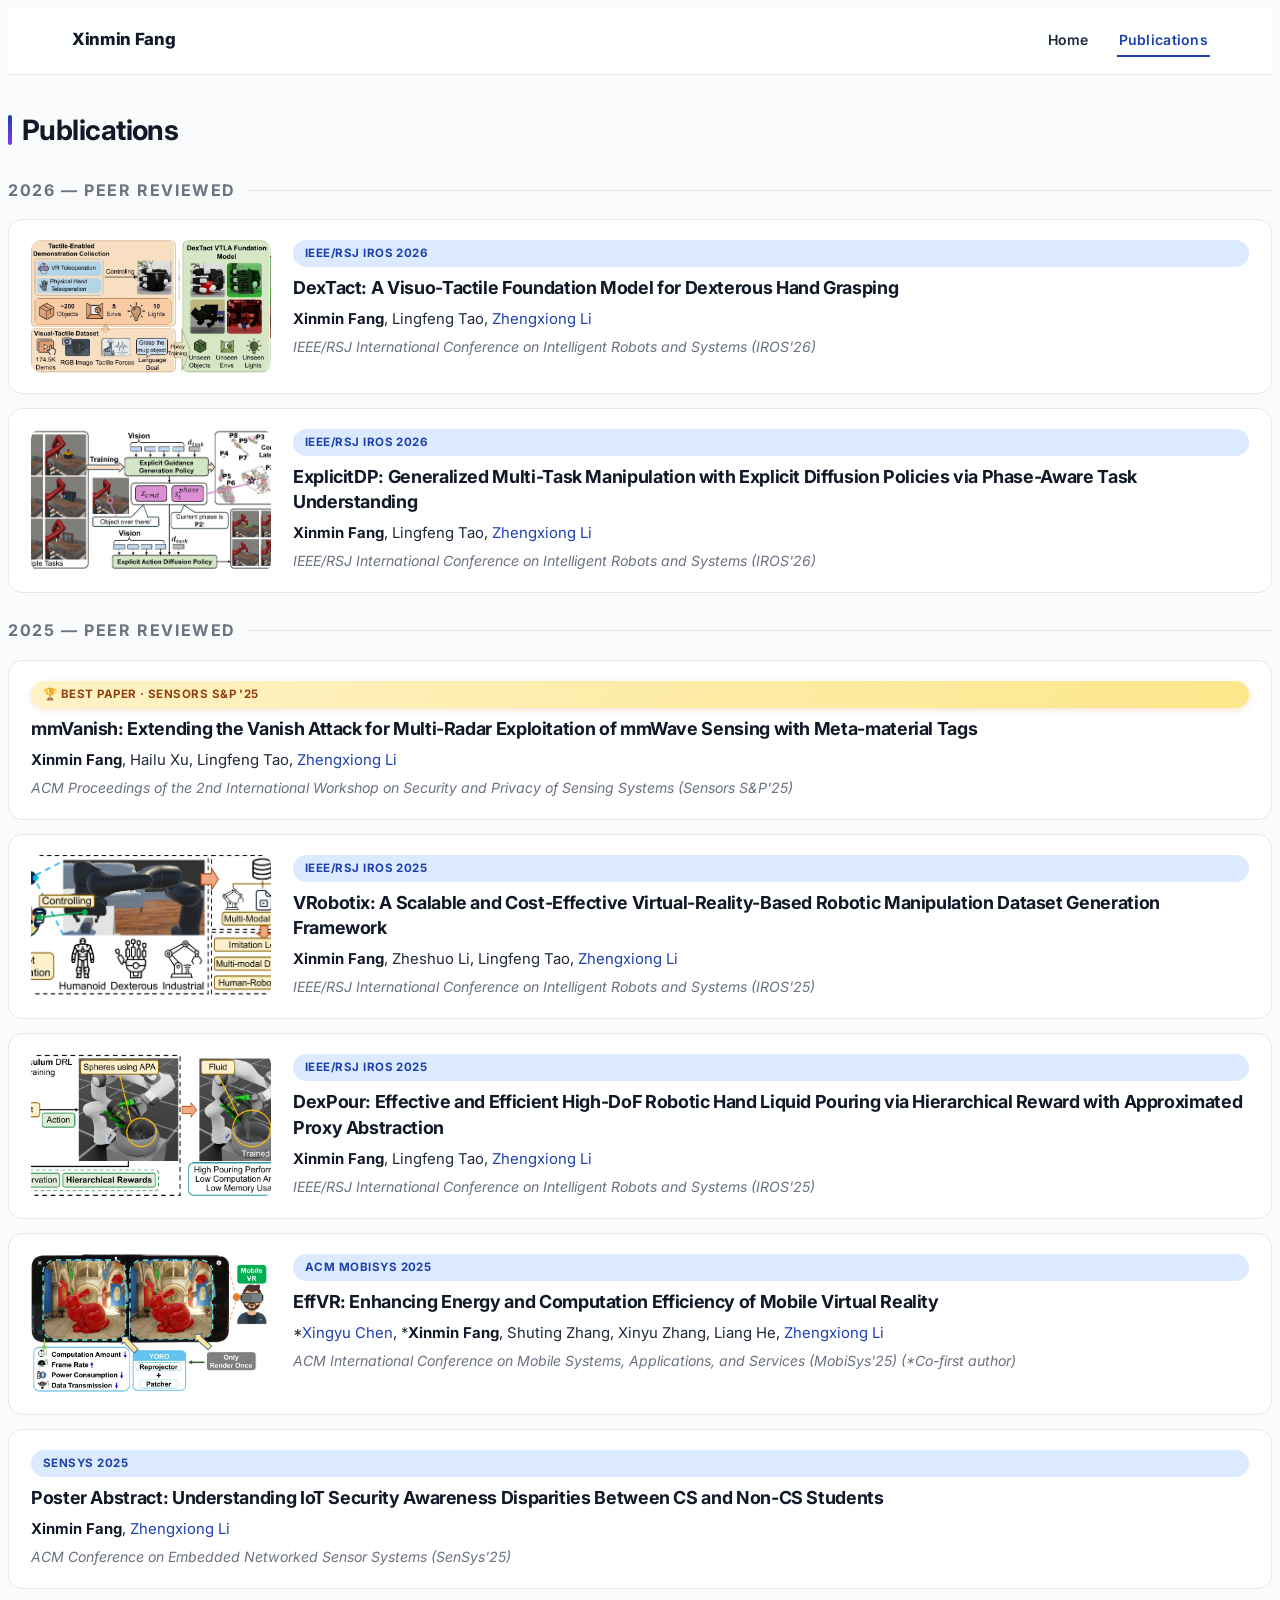
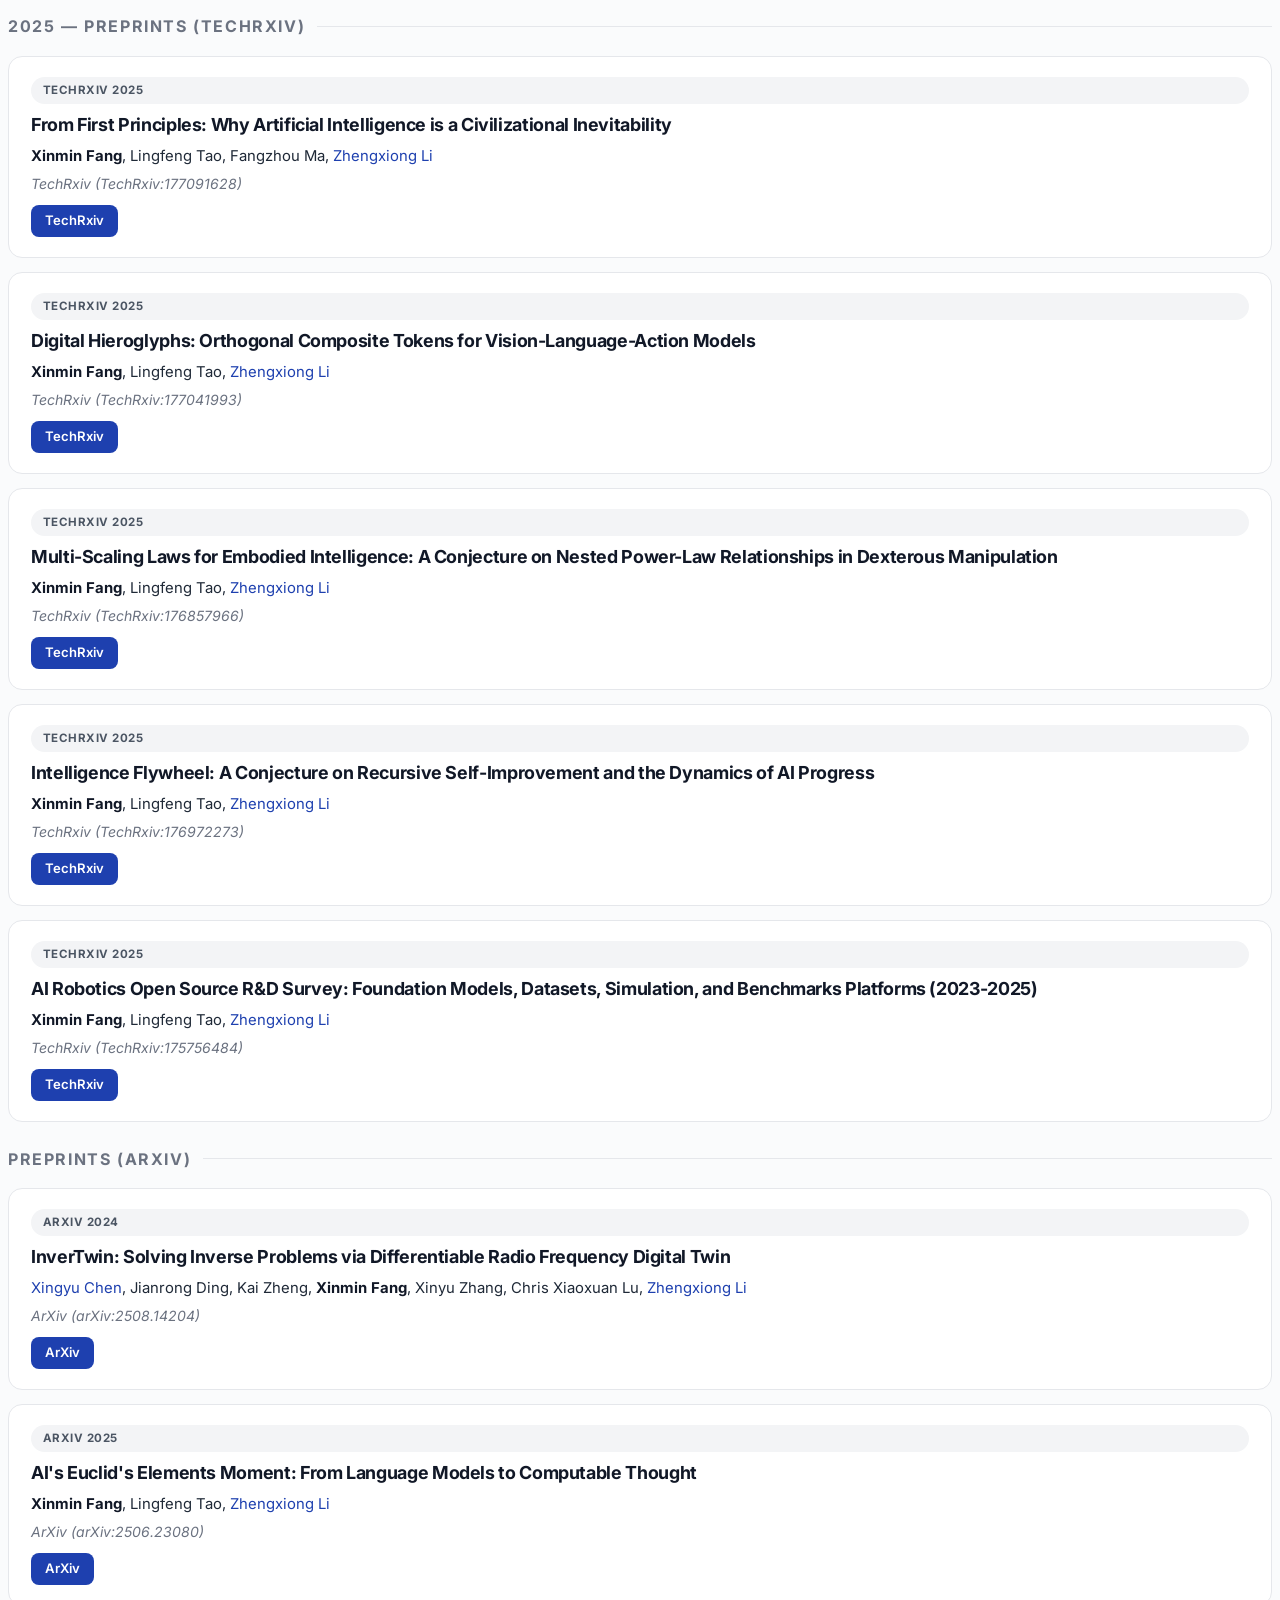
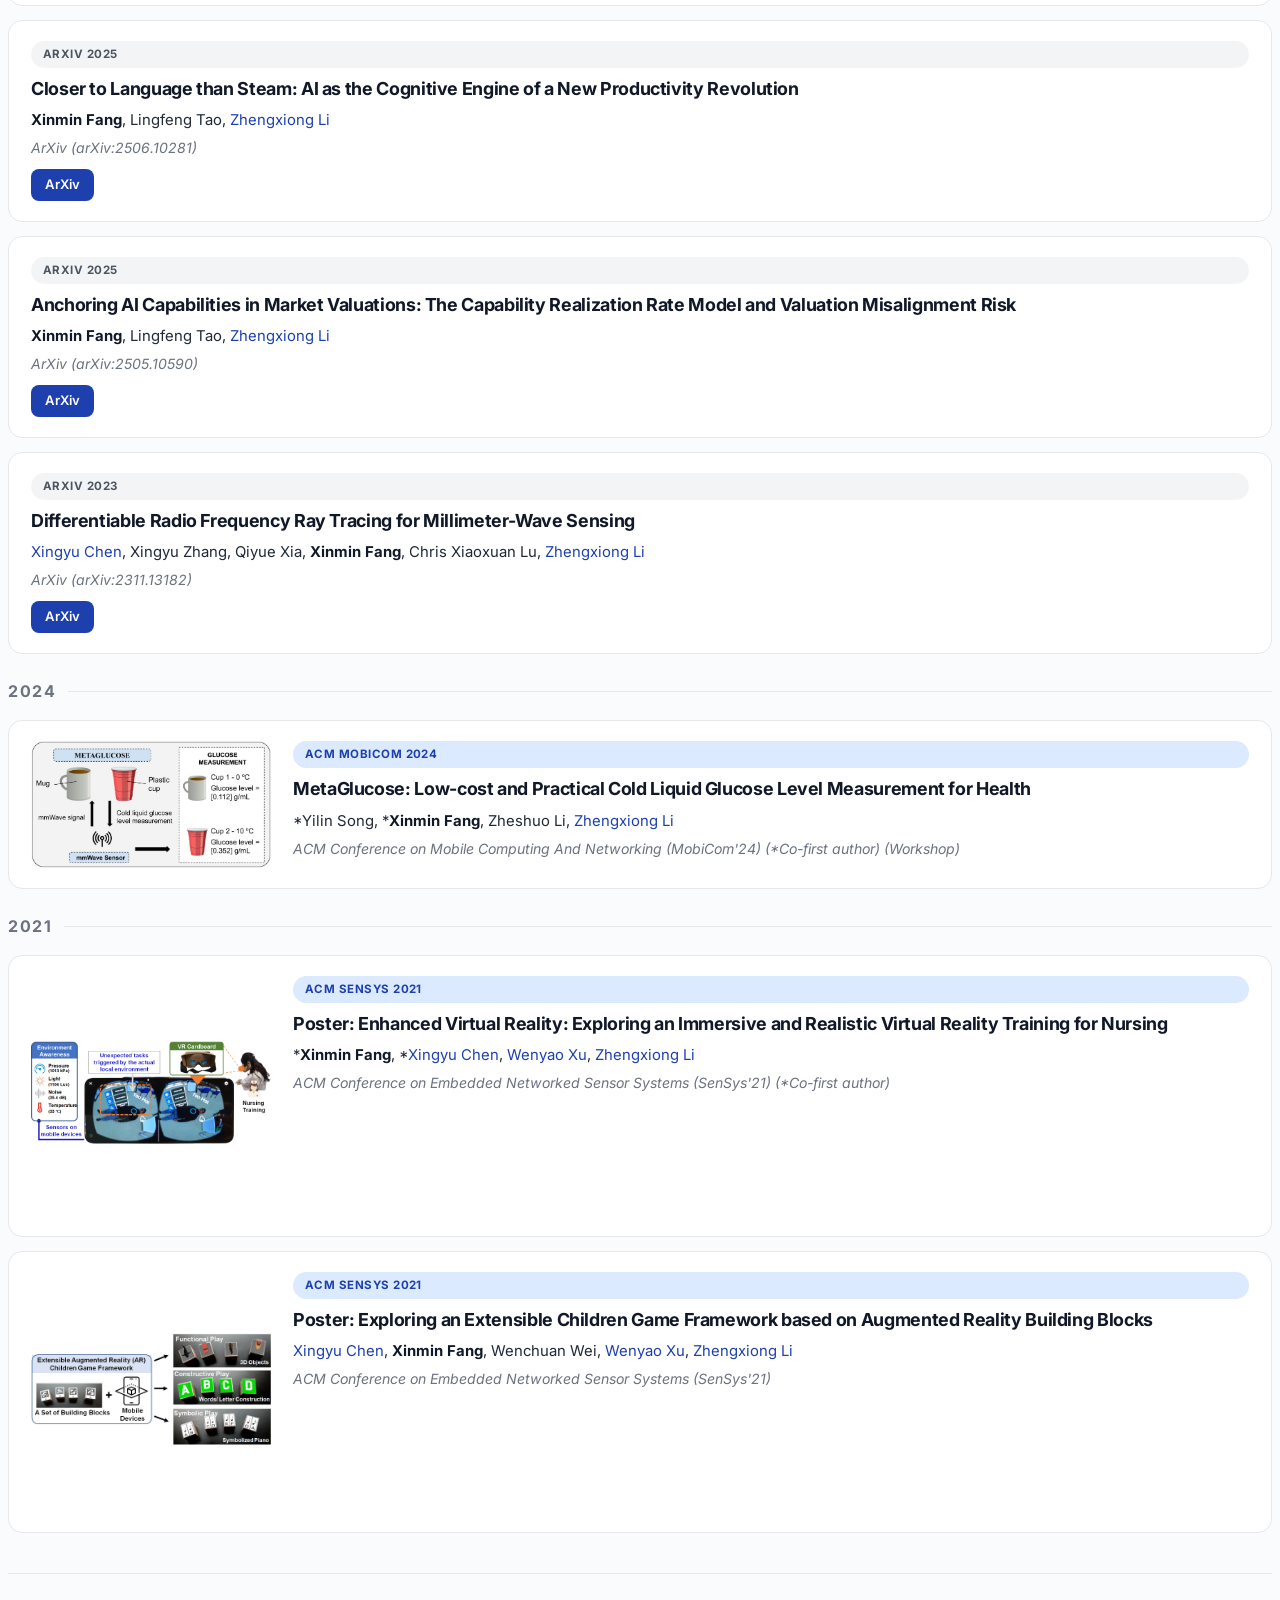
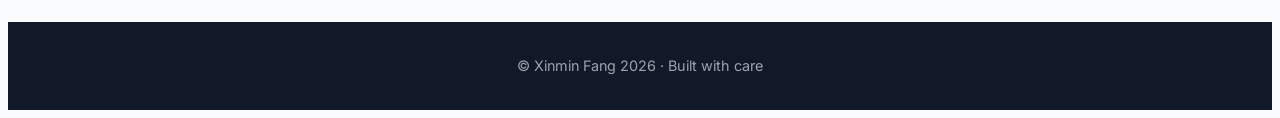
==== publications.html @ 88a9b059 "Split publications into a dedicated page; redesign nav - Nav: brand on the left, Home / Publications" ====
<!doctype html>
<html lang="en">

<head>
  <meta charset="utf-8">
  <meta name="viewport" content="width=device-width, initial-scale=1, shrink-to-fit=no">
  <meta name="description" content="Publications of Xinmin Fang - Ph.D. Student in Computer Science at CU Denver">
  <meta name="author" content="Xinmin Fang">
  <title>Publications | Xinmin Fang</title>

  <link rel="canonical" href="https://fangxm.me/publications.html">
  <link href="bootstrap/css/bootstrap.min.css" rel="stylesheet">
  <link rel="stylesheet" href="https://cdnjs.cloudflare.com/ajax/libs/font-awesome/4.7.0/css/font-awesome.min.css">
  <link rel="preconnect" href="https://fonts.googleapis.com">
  <link rel="preconnect" href="https://fonts.gstatic.com" crossorigin>
  <link href="https://fonts.googleapis.com/css2?family=Inter:wght@400;500;600;700;800&family=Noto+Sans+SC:wght@400;500;700&display=swap" rel="stylesheet">
  <link rel="stylesheet" href="styles.css">
</head>

<!-- Google Analytics -->
<script async src="https://www.googletagmanager.com/gtag/js?id=UA-132051884-3"></script>
<script>
  window.dataLayer = window.dataLayer || [];
  function gtag() { dataLayer.push(arguments); }
  gtag('js', new Date());
  gtag('config', 'UA-132051884-3');
</script>

<body>

  <!-- Sticky Nav -->
  <nav class="site-nav">
    <div class="nav-inner">
      <a class="nav-brand" href="index.html">Xinmin Fang</a>
      <div class="nav-links">
        <a href="index.html">Home</a>
        <a href="publications.html" class="active">Publications</a>
      </div>
    </div>
  </nav>

  <a id="top"></a>

  <main role="main" class="container">
    <h2 class="section-title" style="margin-top: 2rem;">Publications</h2>

    <div class="year-header">2026 — Peer Reviewed</div>

    <div class="pub-card">
      <div class="pub-thumb"><img src="images/Publications/IROS_DexTact.jpg" alt="DexTact"></div>
      <div class="pub-body">
        <span class="venue-pill">IEEE/RSJ IROS 2026</span>
        <h3>DexTact: A Visuo-Tactile Foundation Model for Dexterous Hand Grasping</h3>
        <div class="pub-authors"><b>Xinmin Fang</b>, Lingfeng Tao, <a href="https://cse.ucdenver.edu/~lizheng/" target="_blank">Zhengxiong Li</a></div>
        <p class="pub-venue">IEEE/RSJ International Conference on Intelligent Robots and Systems (IROS'26)</p>
      </div>
    </div>

    <div class="pub-card">
      <div class="pub-thumb"><img src="images/Publications/IROS_ExplicitDP.jpg" alt="ExplicitDP"></div>
      <div class="pub-body">
        <span class="venue-pill">IEEE/RSJ IROS 2026</span>
        <h3>ExplicitDP: Generalized Multi-Task Manipulation with Explicit Diffusion Policies via Phase-Aware Task Understanding</h3>
        <div class="pub-authors"><b>Xinmin Fang</b>, Lingfeng Tao, <a href="https://cse.ucdenver.edu/~lizheng/" target="_blank">Zhengxiong Li</a></div>
        <p class="pub-venue">IEEE/RSJ International Conference on Intelligent Robots and Systems (IROS'26)</p>
      </div>
    </div>

    <div class="year-header">2025 — Peer Reviewed</div>

    <div class="pub-card">
      <div class="pub-body">
        <span class="venue-pill award">🏆 Best Paper · Sensors S&amp;P '25</span>
        <h3>mmVanish: Extending the Vanish Attack for Multi-Radar Exploitation of mmWave Sensing with Meta-material Tags</h3>
        <div class="pub-authors"><b>Xinmin Fang</b>, Hailu Xu, Lingfeng Tao, <a href="https://cse.ucdenver.edu/~lizheng/" target="_blank">Zhengxiong Li</a></div>
        <p class="pub-venue">ACM Proceedings of the 2nd International Workshop on Security and Privacy of Sensing Systems (Sensors S&amp;P'25)</p>
      </div>
    </div>

    <div class="pub-card">
      <div class="pub-thumb"><img src="images/Publications/IROS_VRobotix.jpg" alt="VRobotix"></div>
      <div class="pub-body">
        <span class="venue-pill">IEEE/RSJ IROS 2025</span>
        <h3>VRobotix: A Scalable and Cost-Effective Virtual-Reality-Based Robotic Manipulation Dataset Generation Framework</h3>
        <div class="pub-authors"><b>Xinmin Fang</b>, Zheshuo Li, Lingfeng Tao, <a href="https://cse.ucdenver.edu/~lizheng/" target="_blank">Zhengxiong Li</a></div>
        <p class="pub-venue">IEEE/RSJ International Conference on Intelligent Robots and Systems (IROS'25)</p>
      </div>
    </div>

    <div class="pub-card">
      <div class="pub-thumb"><img src="images/Publications/IROS_DexPour.jpg" alt="DexPour"></div>
      <div class="pub-body">
        <span class="venue-pill">IEEE/RSJ IROS 2025</span>
        <h3>DexPour: Effective and Efficient High-DoF Robotic Hand Liquid Pouring via Hierarchical Reward with Approximated Proxy Abstraction</h3>
        <div class="pub-authors"><b>Xinmin Fang</b>, Lingfeng Tao, <a href="https://cse.ucdenver.edu/~lizheng/" target="_blank">Zhengxiong Li</a></div>
        <p class="pub-venue">IEEE/RSJ International Conference on Intelligent Robots and Systems (IROS'25)</p>
      </div>
    </div>

    <div class="pub-card">
      <div class="pub-thumb"><img src="images/Publications/MobiSys_EffVR.jpg" alt="EffVR"></div>
      <div class="pub-body">
        <span class="venue-pill">ACM MobiSys 2025</span>
        <h3>EffVR: Enhancing Energy and Computation Efficiency of Mobile Virtual Reality</h3>
        <div class="pub-authors">*<a href="https://xingyuchen.me/" target="_blank">Xingyu Chen</a>, *<b>Xinmin Fang</b>, Shuting Zhang, Xinyu Zhang, Liang He, <a href="https://cse.ucdenver.edu/~lizheng/" target="_blank">Zhengxiong Li</a></div>
        <p class="pub-venue">ACM International Conference on Mobile Systems, Applications, and Services (MobiSys'25) (*Co-first author)</p>
      </div>
    </div>

    <div class="pub-card">
      <div class="pub-body">
        <span class="venue-pill">SenSys 2025</span>
        <h3>Poster Abstract: Understanding IoT Security Awareness Disparities Between CS and Non-CS Students</h3>
        <div class="pub-authors"><b>Xinmin Fang</b>, <a href="https://cse.ucdenver.edu/~lizheng/" target="_blank">Zhengxiong Li</a></div>
        <p class="pub-venue">ACM Conference on Embedded Networked Sensor Systems (SenSys'25)</p>
      </div>
    </div>

    <div class="year-header">2025 — Preprints (TechRxiv)</div>

    <div class="pub-card">
      <div class="pub-body">
        <span class="venue-pill preprint">TechRxiv 2025</span>
        <h3>From First Principles: Why Artificial Intelligence is a Civilizational Inevitability</h3>
        <div class="pub-authors"><b>Xinmin Fang</b>, Lingfeng Tao, Fangzhou Ma, <a href="https://cse.ucdenver.edu/~lizheng/" target="_blank">Zhengxiong Li</a></div>
        <p class="pub-venue">TechRxiv (TechRxiv:177091628)</p>
        <div><a href="https://www.techrxiv.org/doi/full/10.36227/techrxiv.177091628" target="_blank" class="btn-ext">TechRxiv</a></div>
      </div>
    </div>

    <div class="pub-card">
      <div class="pub-body">
        <span class="venue-pill preprint">TechRxiv 2025</span>
        <h3>Digital Hieroglyphs: Orthogonal Composite Tokens for Vision-Language-Action Models</h3>
        <div class="pub-authors"><b>Xinmin Fang</b>, Lingfeng Tao, <a href="https://cse.ucdenver.edu/~lizheng/" target="_blank">Zhengxiong Li</a></div>
        <p class="pub-venue">TechRxiv (TechRxiv:177041993)</p>
        <div><a href="https://www.techrxiv.org/doi/full/10.36227/techrxiv.177041993" target="_blank" class="btn-ext">TechRxiv</a></div>
      </div>
    </div>

    <div class="pub-card">
      <div class="pub-body">
        <span class="venue-pill preprint">TechRxiv 2025</span>
        <h3>Multi-Scaling Laws for Embodied Intelligence: A Conjecture on Nested Power-Law Relationships in Dexterous Manipulation</h3>
        <div class="pub-authors"><b>Xinmin Fang</b>, Lingfeng Tao, <a href="https://cse.ucdenver.edu/~lizheng/" target="_blank">Zhengxiong Li</a></div>
        <p class="pub-venue">TechRxiv (TechRxiv:176857966)</p>
        <div><a href="https://www.techrxiv.org/doi/full/10.36227/techrxiv.176857966" target="_blank" class="btn-ext">TechRxiv</a></div>
      </div>
    </div>

    <div class="pub-card">
      <div class="pub-body">
        <span class="venue-pill preprint">TechRxiv 2025</span>
        <h3>Intelligence Flywheel: A Conjecture on Recursive Self-Improvement and the Dynamics of AI Progress</h3>
        <div class="pub-authors"><b>Xinmin Fang</b>, Lingfeng Tao, <a href="https://cse.ucdenver.edu/~lizheng/" target="_blank">Zhengxiong Li</a></div>
        <p class="pub-venue">TechRxiv (TechRxiv:176972273)</p>
        <div><a href="https://www.techrxiv.org/doi/full/10.36227/techrxiv.176972273" target="_blank" class="btn-ext">TechRxiv</a></div>
      </div>
    </div>

    <div class="pub-card">
      <div class="pub-body">
        <span class="venue-pill preprint">TechRxiv 2025</span>
        <h3>AI Robotics Open Source R&amp;D Survey: Foundation Models, Datasets, Simulation, and Benchmarks Platforms (2023-2025)</h3>
        <div class="pub-authors"><b>Xinmin Fang</b>, Lingfeng Tao, <a href="https://cse.ucdenver.edu/~lizheng/" target="_blank">Zhengxiong Li</a></div>
        <p class="pub-venue">TechRxiv (TechRxiv:175756484)</p>
        <div><a href="https://www.techrxiv.org/doi/full/10.36227/techrxiv.175756484" target="_blank" class="btn-ext">TechRxiv</a></div>
      </div>
    </div>

    <div class="year-header">Preprints (ArXiv)</div>

    <div class="pub-card">
      <div class="pub-body">
        <span class="venue-pill preprint">ArXiv 2024</span>
        <h3>InverTwin: Solving Inverse Problems via Differentiable Radio Frequency Digital Twin</h3>
        <div class="pub-authors"><a href="https://xingyuchen.me/" target="_blank">Xingyu Chen</a>, Jianrong Ding, Kai Zheng, <b>Xinmin Fang</b>, Xinyu Zhang, Chris Xiaoxuan Lu, <a href="https://cse.ucdenver.edu/~lizheng/" target="_blank">Zhengxiong Li</a></div>
        <p class="pub-venue">ArXiv (arXiv:2508.14204)</p>
        <div><a href="https://arxiv.org/abs/2508.14204" target="_blank" class="btn-ext">ArXiv</a></div>
      </div>
    </div>

    <div class="pub-card">
      <div class="pub-body">
        <span class="venue-pill preprint">ArXiv 2025</span>
        <h3>AI's Euclid's Elements Moment: From Language Models to Computable Thought</h3>
        <div class="pub-authors"><b>Xinmin Fang</b>, Lingfeng Tao, <a href="https://cse.ucdenver.edu/~lizheng/" target="_blank">Zhengxiong Li</a></div>
        <p class="pub-venue">ArXiv (arXiv:2506.23080)</p>
        <div><a href="https://arxiv.org/abs/2506.23080" target="_blank" class="btn-ext">ArXiv</a></div>
      </div>
    </div>

    <div class="pub-card">
      <div class="pub-body">
        <span class="venue-pill preprint">ArXiv 2025</span>
        <h3>Closer to Language than Steam: AI as the Cognitive Engine of a New Productivity Revolution</h3>
        <div class="pub-authors"><b>Xinmin Fang</b>, Lingfeng Tao, <a href="https://cse.ucdenver.edu/~lizheng/" target="_blank">Zhengxiong Li</a></div>
        <p class="pub-venue">ArXiv (arXiv:2506.10281)</p>
        <div><a href="https://arxiv.org/abs/2506.10281" target="_blank" class="btn-ext">ArXiv</a></div>
      </div>
    </div>

    <div class="pub-card">
      <div class="pub-body">
        <span class="venue-pill preprint">ArXiv 2025</span>
        <h3>Anchoring AI Capabilities in Market Valuations: The Capability Realization Rate Model and Valuation Misalignment Risk</h3>
        <div class="pub-authors"><b>Xinmin Fang</b>, Lingfeng Tao, <a href="https://cse.ucdenver.edu/~lizheng/" target="_blank">Zhengxiong Li</a></div>
        <p class="pub-venue">ArXiv (arXiv:2505.10590)</p>
        <div><a href="https://arxiv.org/abs/2505.10590" target="_blank" class="btn-ext">ArXiv</a></div>
      </div>
    </div>

    <div class="pub-card">
      <div class="pub-body">
        <span class="venue-pill preprint">ArXiv 2023</span>
        <h3>Differentiable Radio Frequency Ray Tracing for Millimeter-Wave Sensing</h3>
        <div class="pub-authors"><a href="https://xingyuchen.me/" target="_blank">Xingyu Chen</a>, Xingyu Zhang, Qiyue Xia, <b>Xinmin Fang</b>, Chris Xiaoxuan Lu, <a href="https://cse.ucdenver.edu/~lizheng/" target="_blank">Zhengxiong Li</a></div>
        <p class="pub-venue">ArXiv (arXiv:2311.13182)</p>
        <div><a href="https://arxiv.org/abs/2311.13182" target="_blank" class="btn-ext">ArXiv</a></div>
      </div>
    </div>

    <div class="year-header">2024</div>

    <div class="pub-card">
      <div class="pub-thumb"><img src="images/Publications/MobiCom_MetaGlucose.jpg" alt="MetaGlucose"></div>
      <div class="pub-body">
        <span class="venue-pill">ACM MobiCom 2024</span>
        <h3>MetaGlucose: Low-cost and Practical Cold Liquid Glucose Level Measurement for Health</h3>
        <div class="pub-authors">*Yilin Song, *<b>Xinmin Fang</b>, Zheshuo Li, <a href="https://cse.ucdenver.edu/~lizheng/" target="_blank">Zhengxiong Li</a></div>
        <p class="pub-venue">ACM Conference on Mobile Computing And Networking (MobiCom'24) (*Co-first author) (Workshop)</p>
      </div>
    </div>

    <div class="year-header">2021</div>

    <div class="pub-card">
      <div class="pub-thumb"><img src="images/Publications/Sensys2021/VR.png" alt="Enhanced VR"></div>
      <div class="pub-body">
        <span class="venue-pill">ACM SenSys 2021</span>
        <h3>Poster: Enhanced Virtual Reality: Exploring an Immersive and Realistic Virtual Reality Training for Nursing</h3>
        <div class="pub-authors">*<b>Xinmin Fang</b>, *<a href="https://xingyuchen.me/" target="_blank">Xingyu Chen</a>, <a href="https://cse.buffalo.edu/~wenyaoxu/" target="_blank">Wenyao Xu</a>, <a href="https://cse.ucdenver.edu/~lizheng/" target="_blank">Zhengxiong Li</a></div>
        <p class="pub-venue">ACM Conference on Embedded Networked Sensor Systems (SenSys'21) (*Co-first author)</p>
      </div>
    </div>

    <div class="pub-card">
      <div class="pub-thumb"><img src="images/Publications/Sensys2021/AR.png" alt="AR Game"></div>
      <div class="pub-body">
        <span class="venue-pill">ACM SenSys 2021</span>
        <h3>Poster: Exploring an Extensible Children Game Framework based on Augmented Reality Building Blocks</h3>
        <div class="pub-authors"><a href="https://xingyuchen.me/" target="_blank">Xingyu Chen</a>, <b>Xinmin Fang</b>, Wenchuan Wei, <a href="https://cse.buffalo.edu/~wenyaoxu/" target="_blank">Wenyao Xu</a>, <a href="https://cse.ucdenver.edu/~lizheng/" target="_blank">Zhengxiong Li</a></div>
        <p class="pub-venue">ACM Conference on Embedded Networked Sensor Systems (SenSys'21)</p>
      </div>
    </div>

    <hr class="section-divider">
  </main>

  <footer class="site-footer">
    <div class="container">
      <p>&copy; Xinmin Fang 2026 &middot; Built with care</p>
    </div>
  </footer>
</body>

</html>
---- styles.css ----
:root {
    --primary: #1e40af;
    --primary-light: #3b82f6;
    --primary-50: #eff6ff;
    --accent: #d97706;
    --accent-light: #fbbf24;
    --bg: #fafbfc;
    --surface: #ffffff;
    --text: #1f2937;
    --text-muted: #6b7280;
    --border: #e5e7eb;
    --shadow-sm: 0 1px 2px rgba(0, 0, 0, .04), 0 1px 3px rgba(0, 0, 0, .06);
    --shadow-md: 0 4px 8px -2px rgba(0, 0, 0, .06), 0 2px 4px -1px rgba(0, 0, 0, .04);
    --shadow-lg: 0 12px 24px -8px rgba(0, 0, 0, .10), 0 4px 8px -2px rgba(0, 0, 0, .04);
  }

  body {
    font-family: 'Inter', 'Noto Sans SC', -apple-system, BlinkMacSystemFont, 'Segoe UI', Roboto, sans-serif;
    color: var(--text);
    background: var(--bg);
    line-height: 1.65;
    -webkit-font-smoothing: antialiased;
    -moz-osx-font-smoothing: grayscale;
  }

  h1, h2, h3, h4, h5 {
    font-weight: 700;
    letter-spacing: -0.02em;
    color: #111827;
  }

  h2.section-title {
    font-size: 1.75rem;
    margin: 0 0 1.25rem;
    position: relative;
    padding-left: 14px;
  }
  h2.section-title::before {
    content: '';
    position: absolute; left: 0; top: 8px; bottom: 8px;
    width: 4px; border-radius: 2px;
    background: linear-gradient(180deg, var(--primary), #7c3aed);
  }

  h4.sub-title {
    font-size: 1rem;
    color: var(--text-muted);
    text-transform: uppercase;
    letter-spacing: .08em;
    margin: 1.25rem 0 .75rem;
    font-weight: 600;
  }

  a {
    color: var(--primary);
    text-decoration: none;
    transition: color .15s ease;
  }
  a:hover { color: var(--primary-light); text-decoration: underline; }

  /* ============ Sticky Nav ============ */
  .site-nav {
    position: sticky; top: 0; z-index: 50;
    background: rgba(255, 255, 255, .85);
    backdrop-filter: saturate(180%) blur(12px);
    -webkit-backdrop-filter: saturate(180%) blur(12px);
    border-bottom: 1px solid var(--border);
  }
  .site-nav .nav-inner {
    max-width: 1140px; margin: 0 auto;
    display: flex; align-items: center; justify-content: space-between; gap: 20px;
    padding: 14px 16px;
    font-weight: 600; font-size: 14px;
  }
  .site-nav .nav-brand {
    font-size: 1.05rem; font-weight: 800; letter-spacing: -.02em;
    color: #111827; border-bottom: 2px solid transparent;
  }
  .site-nav .nav-brand:hover { color: var(--primary); border-bottom-color: transparent; }
  .site-nav .nav-links { display: flex; align-items: center; gap: 26px; }
  .site-nav a.active { color: var(--primary); border-bottom-color: var(--primary); }
  .site-nav a {
    color: var(--text);
    letter-spacing: .02em;
    white-space: nowrap;
    padding: 4px 2px;
    border-bottom: 2px solid transparent;
    transition: color .15s, border-color .15s;
  }
  .site-nav a:hover { color: var(--primary); text-decoration: none; border-bottom-color: var(--primary); }

  /* ============ Hero ============ */
  .hero {
    background: linear-gradient(135deg, #eff6ff 0%, #f5f3ff 60%, #fdf4ff 100%);
    border-radius: 24px;
    padding: 2.5rem 2rem;
    margin: 1.5rem 0 2rem;
    box-shadow: var(--shadow-sm);
  }
  .hero-avatar {
    width: 240px; height: 240px; border-radius: 50%;
    object-fit: cover;
    box-shadow: 0 24px 48px -12px rgba(30, 64, 175, .25), 0 8px 16px -4px rgba(0, 0, 0, .08);
    border: 6px solid #fff;
    display: block; margin: 0 auto;
  }
  .hero-name {
    font-size: 2rem; font-weight: 800; margin: 0 0 .75rem;
    background: linear-gradient(135deg, #1e40af 0%, #7c3aed 60%, #c026d3 100%);
    -webkit-background-clip: text; background-clip: text;
    -webkit-text-fill-color: transparent;
    letter-spacing: -0.025em;
  }
  .hero-name .cn { font-family: 'Noto Sans SC', sans-serif; font-weight: 700; }
  .hero-role { font-size: 1rem; line-height: 1.7; color: var(--text); margin-bottom: 1rem; }
  .hero-role b { font-weight: 600; }
  .hero-email {
    display: inline-flex; align-items: center; gap: 6px;
    padding: 6px 14px; border-radius: 999px;
    background: rgba(255, 255, 255, .7);
    border: 1px solid var(--border);
    font-size: .9rem; color: var(--text);
    margin-bottom: 1rem;
  }
  .hero-links { margin-top: .5rem; }
  .image-btn {
    transition: transform .2s ease, filter .2s ease;
    margin: 0 6px;
  }
  .image-btn:hover { transform: translateY(-3px) scale(1.05); filter: brightness(1.1); }

  /* ============ Info Cards (News/Education/Awards) ============ */
  .info-card {
    display: flex; align-items: center; gap: 14px;
    padding: 14px 18px;
    background: var(--surface);
    border: 1px solid var(--border);
    border-left: 4px solid var(--primary);
    border-radius: 12px;
    margin-bottom: 10px;
    transition: transform .2s ease, box-shadow .2s ease;
  }
  .info-card:hover { transform: translateY(-2px); box-shadow: var(--shadow-md); }
  .info-card.accent-award { border-left-color: var(--accent); background: linear-gradient(90deg, #fffbeb 0%, #fff 40%); }
  .info-card.accent-publication { border-left-color: var(--primary-light); }
  .info-card.accent-academic { border-left-color: #9ca3af; }
  .info-card.accent-research { border-left-color: #10b981; }
  .info-card.accent-teaching { border-left-color: #8b5cf6; }

  .info-card .card-icon {
    width: 52px; height: 52px; border-radius: 10px; flex-shrink: 0; object-fit: cover;
  }
  .info-card .card-body-text { flex: 1; min-width: 0; }
  .info-card .card-label {
    display: inline-block; font-size: .7rem; font-weight: 700;
    letter-spacing: .08em; text-transform: uppercase;
    padding: 2px 8px; border-radius: 6px; margin-bottom: 4px;
  }
  .card-label.award { background: #fef3c7; color: #92400e; }
  .card-label.publication { background: #dbeafe; color: #1e40af; }
  .card-label.academic { background: #f3f4f6; color: #374151; }
  .card-label.research { background: #d1fae5; color: #065f46; }
  .card-label.teaching { background: #ede9fe; color: #5b21b6; }
  .info-card .card-title { font-weight: 700; color: #111827; display: block; margin-bottom: 2px; }
  .info-card .card-text { color: var(--text); font-size: .94rem; line-height: 1.55; }
  .info-card .date-badge {
    display: inline-block; font-size: .78rem; font-weight: 600;
    color: var(--primary); background: var(--primary-50);
    padding: 2px 8px; border-radius: 6px; margin-right: 6px;
  }

  /* ============ Research Interest Tags ============ */
  .tag {
    display: inline-block; padding: 6px 14px; border-radius: 999px;
    font-size: .85rem; font-weight: 600; margin: 4px 6px 4px 0;
    background: linear-gradient(135deg, #eef2ff, #e0e7ff);
    color: var(--primary);
    border: 1px solid #c7d2fe;
    transition: transform .2s ease, box-shadow .2s ease;
    cursor: default;
  }
  .tag:hover { transform: translateY(-2px); box-shadow: var(--shadow-sm); }

  /* ============ Publication Cards ============ */
  .pub-card {
    display: flex; gap: 22px; align-items: stretch;
    background: var(--surface);
    border: 1px solid var(--border);
    border-radius: 14px;
    padding: 20px 22px;
    margin-bottom: 14px;
    transition: transform .2s ease, box-shadow .2s ease, border-color .2s ease;
  }
  .pub-card:hover { transform: translateY(-3px); box-shadow: var(--shadow-lg); border-color: #c7d2fe; }
  .pub-thumb {
    flex-shrink: 0; width: 240px;
    border-radius: 10px; overflow: hidden; background: #f3f4f6;
    display: flex; align-items: center; justify-content: center;
  }
  .pub-thumb img { width: 100%; height: 100%; object-fit: cover; display: block; }
  .pub-body { flex: 1; min-width: 0; display: flex; flex-direction: column; }
  .pub-body h3 { font-size: 1.12rem; margin: 8px 0 8px; line-height: 1.4; color: #111827; }
  .pub-authors { color: var(--text); font-size: .93rem; line-height: 1.55; }
  .pub-authors b { color: #111827; }
  .pub-venue { color: var(--text-muted); font-style: italic; font-size: .88rem; margin-top: 4px; margin-bottom: 0; }

  .venue-pill {
    display: inline-block; padding: 4px 12px; border-radius: 999px;
    font-size: .72rem; font-weight: 700; letter-spacing: .04em;
    background: #dbeafe; color: #1e40af; text-transform: uppercase;
  }
  .venue-pill.award {
    background: linear-gradient(135deg, #fef3c7, #fde68a);
    color: #92400e;
    box-shadow: 0 2px 6px rgba(217, 119, 6, .2);
  }
  .venue-pill.preprint { background: #f3f4f6; color: #4b5563; }

  .btn-ext {
    display: inline-block; padding: 5px 14px; border-radius: 8px;
    background: var(--primary); color: #fff !important; font-size: .82rem; font-weight: 600;
    margin-top: 10px; margin-right: 6px;
    transition: transform .15s, background .15s, box-shadow .15s;
  }
  .btn-ext:hover { background: var(--primary-light); transform: translateY(-1px); text-decoration: none; box-shadow: var(--shadow-sm); }

  .year-header {
    display: flex; align-items: center; gap: 12px;
    margin: 1.5rem 0 1rem;
    font-size: 1rem; font-weight: 700; color: var(--text-muted);
    text-transform: uppercase; letter-spacing: .1em;
  }
  .year-header::after {
    content: ''; flex: 1; height: 1px; background: var(--border);
  }

  /* ============ Project badges ============ */
  .badge-tech {
    display: inline-block; padding: 4px 12px; border-radius: 6px;
    background: #eef2ff; color: var(--primary);
    font-size: .78rem; font-weight: 600; margin-right: 6px; margin-top: 4px;
  }

  /* ============ Footer ============ */
  .site-footer {
    background: #111827; color: #9ca3af;
    padding: 2rem 0; margin-top: 3rem;
    text-align: center; font-size: .9rem;
  }
  .site-footer p { margin: 0; }

  /* ============ Responsive ============ */
  @media (max-width: 768px) {
    .hero { padding: 1.5rem 1rem; }
    .hero-avatar { width: 180px; height: 180px; }
    .hero-name { font-size: 1.5rem; }
    .pub-card { flex-direction: column; gap: 14px; }
    .pub-thumb { width: 100%; height: 180px; }
    .site-nav .nav-inner { gap: 14px; font-size: 13px; }
    .site-nav .nav-links { gap: 18px; }
    .site-nav .nav-brand { font-size: .98rem; }
  }

  hr.section-divider {
    border: 0; border-top: 1px solid var(--border); margin: 2.5rem 0;
  }
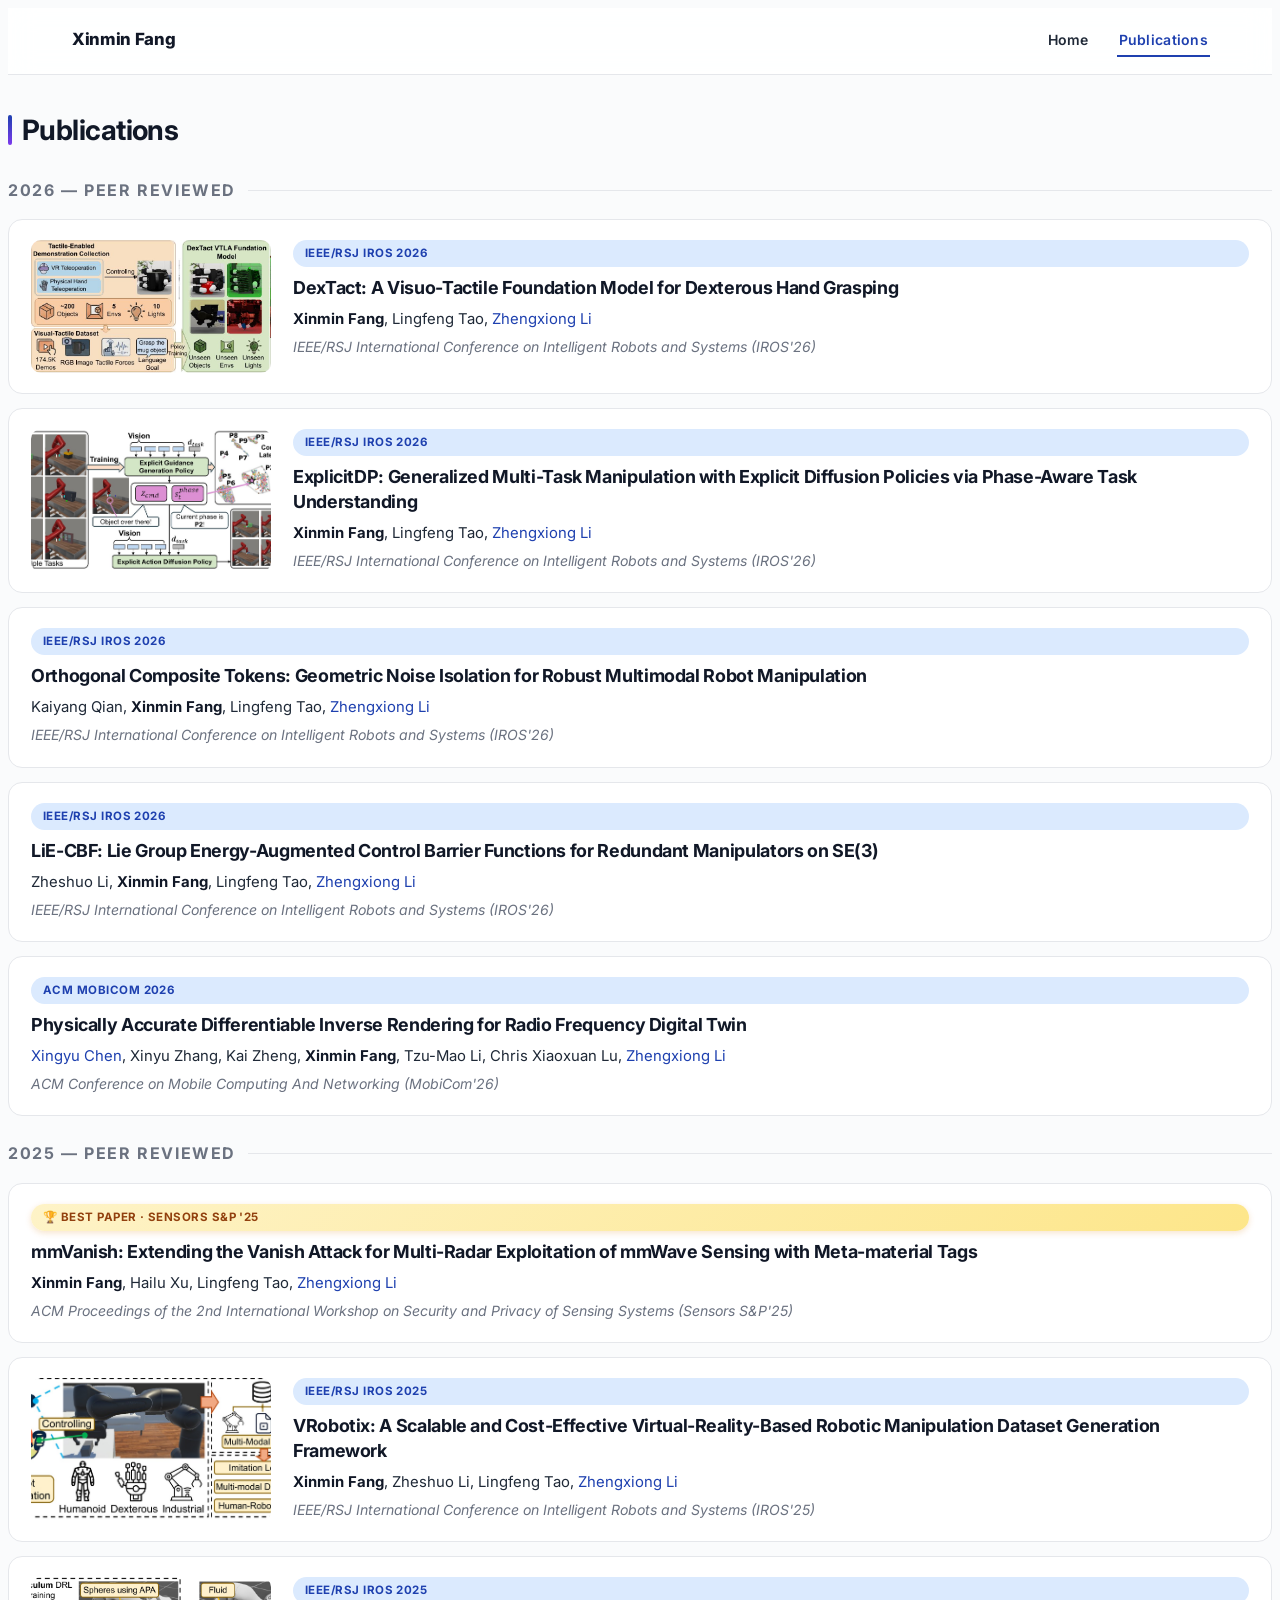
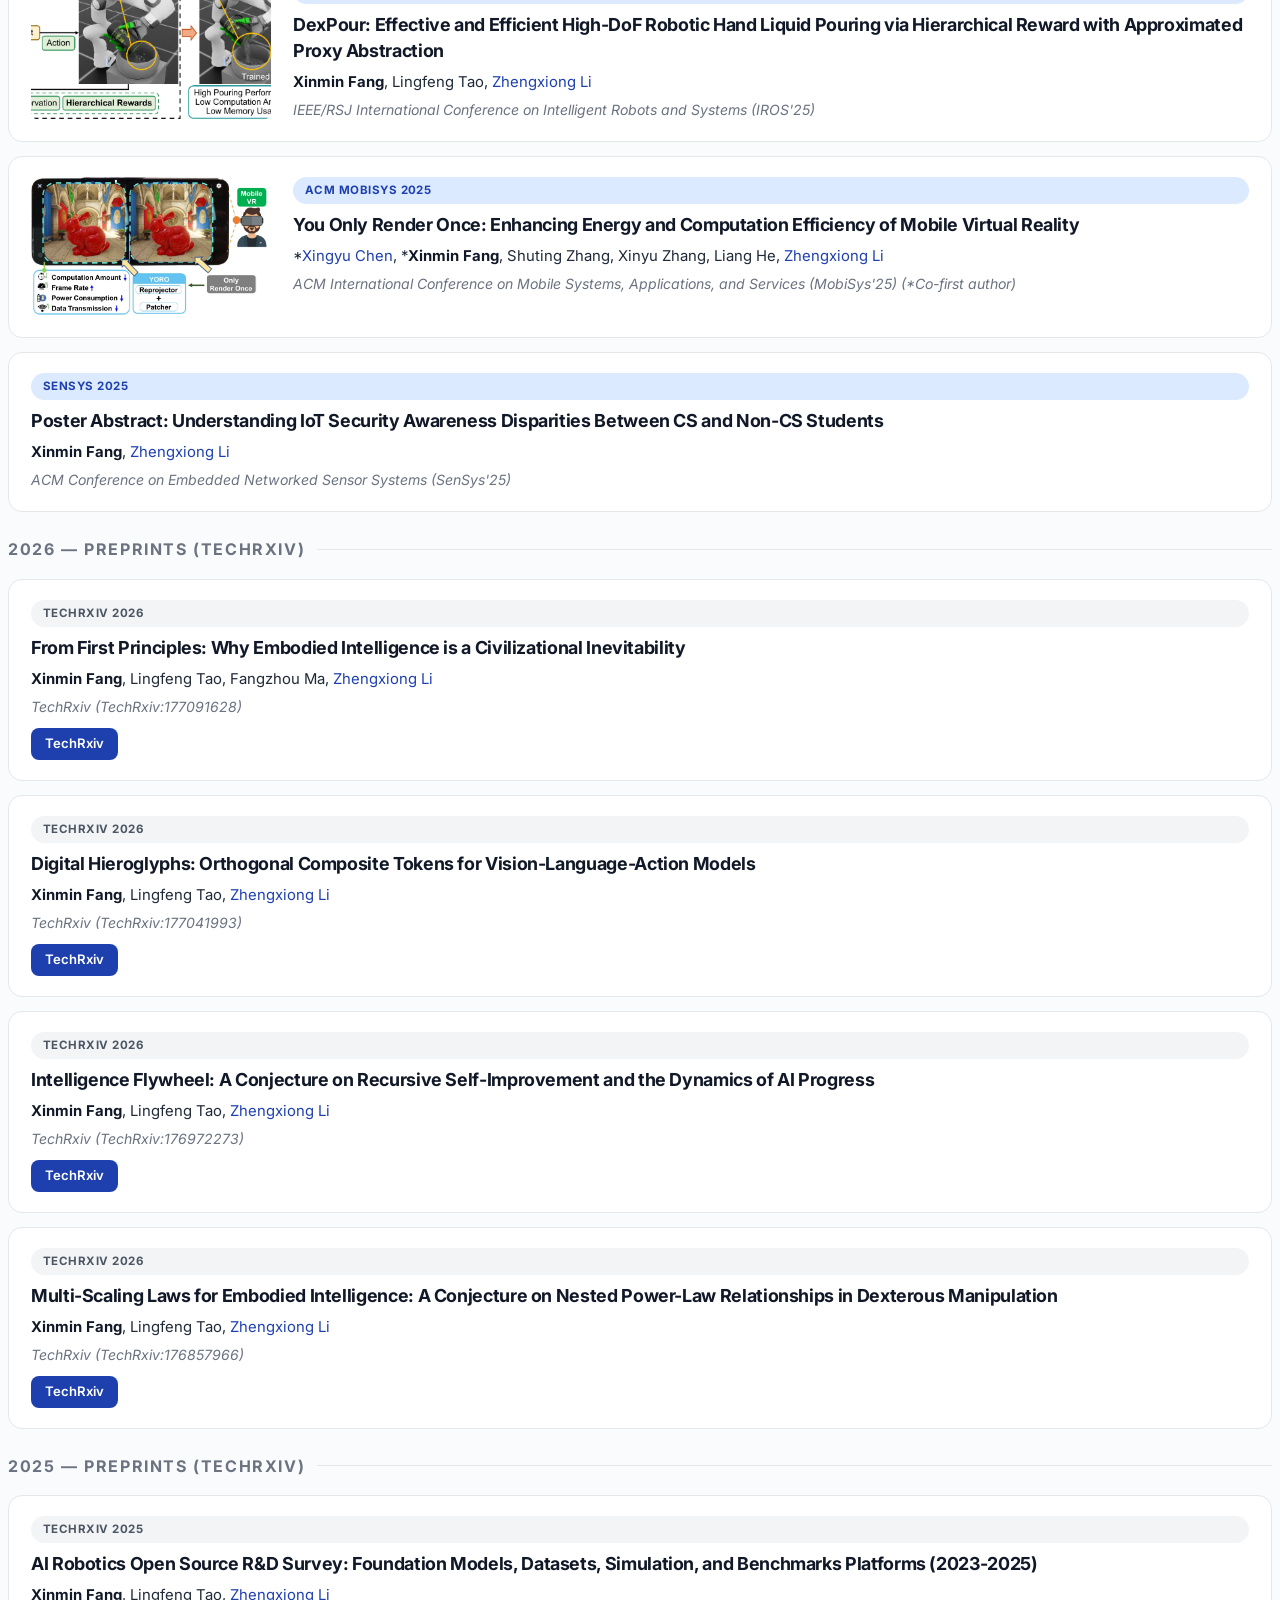
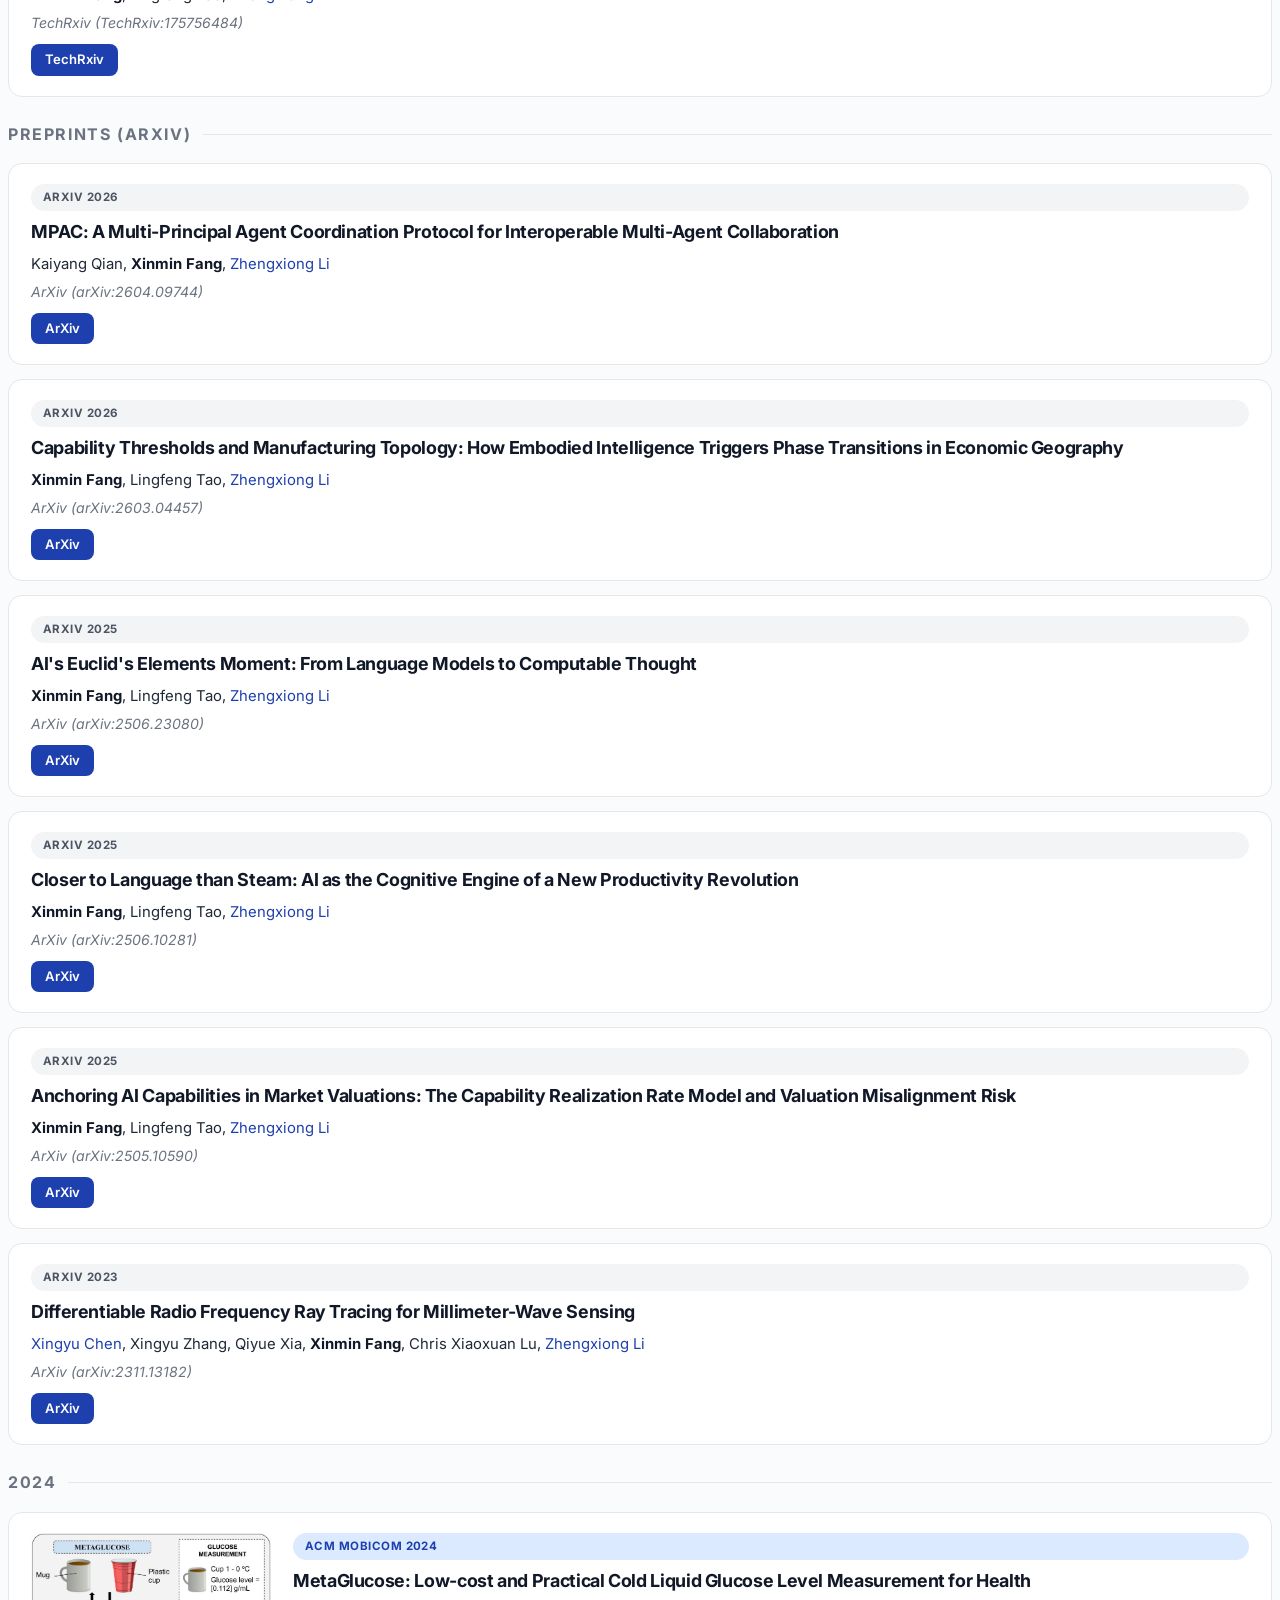
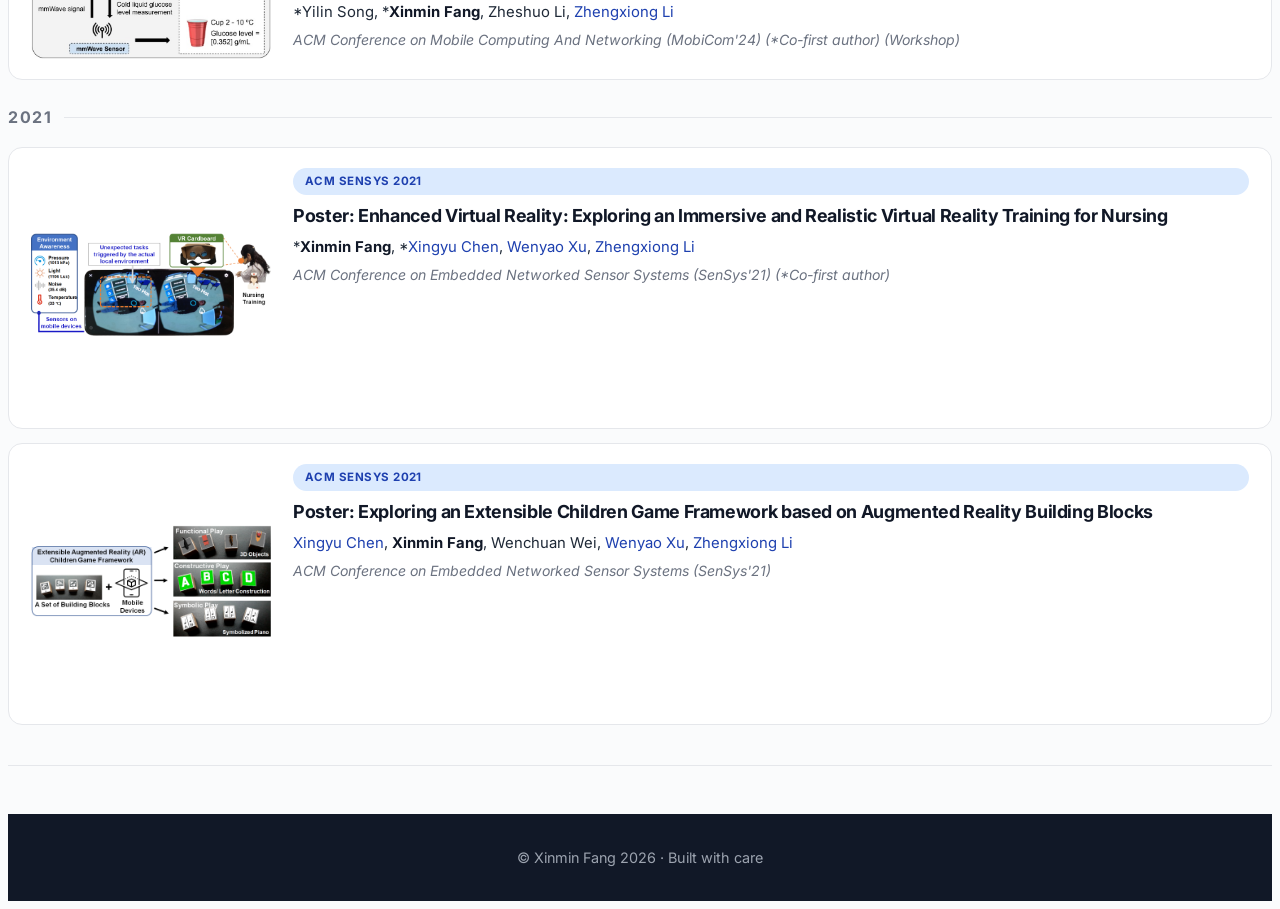
==== commit eee4a8fd: "Add 5 missing publications; fix YORO title and preprint years - Add Orthogonal Composite Tokens and " ====
--- a/publications.html
+++ b/publications.html
@@ -66,6 +66,33 @@
       </div>
     </div>
 
+    <div class="pub-card">
+      <div class="pub-body">
+        <span class="venue-pill">IEEE/RSJ IROS 2026</span>
+        <h3>Orthogonal Composite Tokens: Geometric Noise Isolation for Robust Multimodal Robot Manipulation</h3>
+        <div class="pub-authors">Kaiyang Qian, <b>Xinmin Fang</b>, Lingfeng Tao, <a href="https://cse.ucdenver.edu/~lizheng/" target="_blank">Zhengxiong Li</a></div>
+        <p class="pub-venue">IEEE/RSJ International Conference on Intelligent Robots and Systems (IROS'26)</p>
+      </div>
+    </div>
+
+    <div class="pub-card">
+      <div class="pub-body">
+        <span class="venue-pill">IEEE/RSJ IROS 2026</span>
+        <h3>LiE-CBF: Lie Group Energy-Augmented Control Barrier Functions for Redundant Manipulators on SE(3)</h3>
+        <div class="pub-authors">Zheshuo Li, <b>Xinmin Fang</b>, Lingfeng Tao, <a href="https://cse.ucdenver.edu/~lizheng/" target="_blank">Zhengxiong Li</a></div>
+        <p class="pub-venue">IEEE/RSJ International Conference on Intelligent Robots and Systems (IROS'26)</p>
+      </div>
+    </div>
+
+    <div class="pub-card">
+      <div class="pub-body">
+        <span class="venue-pill">ACM MobiCom 2026</span>
+        <h3>Physically Accurate Differentiable Inverse Rendering for Radio Frequency Digital Twin</h3>
+        <div class="pub-authors"><a href="https://xingyuchen.me/" target="_blank">Xingyu Chen</a>, Xinyu Zhang, Kai Zheng, <b>Xinmin Fang</b>, Tzu-Mao Li, Chris Xiaoxuan Lu, <a href="https://cse.ucdenver.edu/~lizheng/" target="_blank">Zhengxiong Li</a></div>
+        <p class="pub-venue">ACM Conference on Mobile Computing And Networking (MobiCom'26)</p>
+      </div>
+    </div>
+
     <div class="year-header">2025 — Peer Reviewed</div>
 
     <div class="pub-card">
@@ -98,10 +125,10 @@
     </div>
 
     <div class="pub-card">
-      <div class="pub-thumb"><img src="images/Publications/MobiSys_EffVR.jpg" alt="EffVR"></div>
+      <div class="pub-thumb"><img src="images/Publications/MobiSys_YORO.jpg" alt="You Only Render Once"></div>
       <div class="pub-body">
         <span class="venue-pill">ACM MobiSys 2025</span>
-        <h3>EffVR: Enhancing Energy and Computation Efficiency of Mobile Virtual Reality</h3>
+        <h3>You Only Render Once: Enhancing Energy and Computation Efficiency of Mobile Virtual Reality</h3>
         <div class="pub-authors">*<a href="https://xingyuchen.me/" target="_blank">Xingyu Chen</a>, *<b>Xinmin Fang</b>, Shuting Zhang, Xinyu Zhang, Liang He, <a href="https://cse.ucdenver.edu/~lizheng/" target="_blank">Zhengxiong Li</a></div>
         <p class="pub-venue">ACM International Conference on Mobile Systems, Applications, and Services (MobiSys'25) (*Co-first author)</p>
       </div>
@@ -116,12 +143,12 @@
       </div>
     </div>
 
-    <div class="year-header">2025 — Preprints (TechRxiv)</div>
-
-    <div class="pub-card">
-      <div class="pub-body">
-        <span class="venue-pill preprint">TechRxiv 2025</span>
-        <h3>From First Principles: Why Artificial Intelligence is a Civilizational Inevitability</h3>
+    <div class="year-header">2026 — Preprints (TechRxiv)</div>
+
+    <div class="pub-card">
+      <div class="pub-body">
+        <span class="venue-pill preprint">TechRxiv 2026</span>
+        <h3>From First Principles: Why Embodied Intelligence is a Civilizational Inevitability</h3>
         <div class="pub-authors"><b>Xinmin Fang</b>, Lingfeng Tao, Fangzhou Ma, <a href="https://cse.ucdenver.edu/~lizheng/" target="_blank">Zhengxiong Li</a></div>
         <p class="pub-venue">TechRxiv (TechRxiv:177091628)</p>
         <div><a href="https://www.techrxiv.org/doi/full/10.36227/techrxiv.177091628" target="_blank" class="btn-ext">TechRxiv</a></div>
@@ -130,7 +157,7 @@
 
     <div class="pub-card">
       <div class="pub-body">
-        <span class="venue-pill preprint">TechRxiv 2025</span>
+        <span class="venue-pill preprint">TechRxiv 2026</span>
         <h3>Digital Hieroglyphs: Orthogonal Composite Tokens for Vision-Language-Action Models</h3>
         <div class="pub-authors"><b>Xinmin Fang</b>, Lingfeng Tao, <a href="https://cse.ucdenver.edu/~lizheng/" target="_blank">Zhengxiong Li</a></div>
         <p class="pub-venue">TechRxiv (TechRxiv:177041993)</p>
@@ -140,7 +167,17 @@
 
     <div class="pub-card">
       <div class="pub-body">
-        <span class="venue-pill preprint">TechRxiv 2025</span>
+        <span class="venue-pill preprint">TechRxiv 2026</span>
+        <h3>Intelligence Flywheel: A Conjecture on Recursive Self-Improvement and the Dynamics of AI Progress</h3>
+        <div class="pub-authors"><b>Xinmin Fang</b>, Lingfeng Tao, <a href="https://cse.ucdenver.edu/~lizheng/" target="_blank">Zhengxiong Li</a></div>
+        <p class="pub-venue">TechRxiv (TechRxiv:176972273)</p>
+        <div><a href="https://www.techrxiv.org/doi/full/10.36227/techrxiv.176972273" target="_blank" class="btn-ext">TechRxiv</a></div>
+      </div>
+    </div>
+
+    <div class="pub-card">
+      <div class="pub-body">
+        <span class="venue-pill preprint">TechRxiv 2026</span>
         <h3>Multi-Scaling Laws for Embodied Intelligence: A Conjecture on Nested Power-Law Relationships in Dexterous Manipulation</h3>
         <div class="pub-authors"><b>Xinmin Fang</b>, Lingfeng Tao, <a href="https://cse.ucdenver.edu/~lizheng/" target="_blank">Zhengxiong Li</a></div>
         <p class="pub-venue">TechRxiv (TechRxiv:176857966)</p>
@@ -148,15 +185,7 @@
       </div>
     </div>
 
-    <div class="pub-card">
-      <div class="pub-body">
-        <span class="venue-pill preprint">TechRxiv 2025</span>
-        <h3>Intelligence Flywheel: A Conjecture on Recursive Self-Improvement and the Dynamics of AI Progress</h3>
-        <div class="pub-authors"><b>Xinmin Fang</b>, Lingfeng Tao, <a href="https://cse.ucdenver.edu/~lizheng/" target="_blank">Zhengxiong Li</a></div>
-        <p class="pub-venue">TechRxiv (TechRxiv:176972273)</p>
-        <div><a href="https://www.techrxiv.org/doi/full/10.36227/techrxiv.176972273" target="_blank" class="btn-ext">TechRxiv</a></div>
-      </div>
-    </div>
+    <div class="year-header">2025 — Preprints (TechRxiv)</div>
 
     <div class="pub-card">
       <div class="pub-body">
@@ -172,11 +201,21 @@
 
     <div class="pub-card">
       <div class="pub-body">
-        <span class="venue-pill preprint">ArXiv 2024</span>
-        <h3>InverTwin: Solving Inverse Problems via Differentiable Radio Frequency Digital Twin</h3>
-        <div class="pub-authors"><a href="https://xingyuchen.me/" target="_blank">Xingyu Chen</a>, Jianrong Ding, Kai Zheng, <b>Xinmin Fang</b>, Xinyu Zhang, Chris Xiaoxuan Lu, <a href="https://cse.ucdenver.edu/~lizheng/" target="_blank">Zhengxiong Li</a></div>
-        <p class="pub-venue">ArXiv (arXiv:2508.14204)</p>
-        <div><a href="https://arxiv.org/abs/2508.14204" target="_blank" class="btn-ext">ArXiv</a></div>
+        <span class="venue-pill preprint">ArXiv 2026</span>
+        <h3>MPAC: A Multi-Principal Agent Coordination Protocol for Interoperable Multi-Agent Collaboration</h3>
+        <div class="pub-authors">Kaiyang Qian, <b>Xinmin Fang</b>, <a href="https://cse.ucdenver.edu/~lizheng/" target="_blank">Zhengxiong Li</a></div>
+        <p class="pub-venue">ArXiv (arXiv:2604.09744)</p>
+        <div><a href="https://arxiv.org/abs/2604.09744" target="_blank" class="btn-ext">ArXiv</a></div>
+      </div>
+    </div>
+
+    <div class="pub-card">
+      <div class="pub-body">
+        <span class="venue-pill preprint">ArXiv 2026</span>
+        <h3>Capability Thresholds and Manufacturing Topology: How Embodied Intelligence Triggers Phase Transitions in Economic Geography</h3>
+        <div class="pub-authors"><b>Xinmin Fang</b>, Lingfeng Tao, <a href="https://cse.ucdenver.edu/~lizheng/" target="_blank">Zhengxiong Li</a></div>
+        <p class="pub-venue">ArXiv (arXiv:2603.04457)</p>
+        <div><a href="https://arxiv.org/abs/2603.04457" target="_blank" class="btn-ext">ArXiv</a></div>
       </div>
     </div>
 
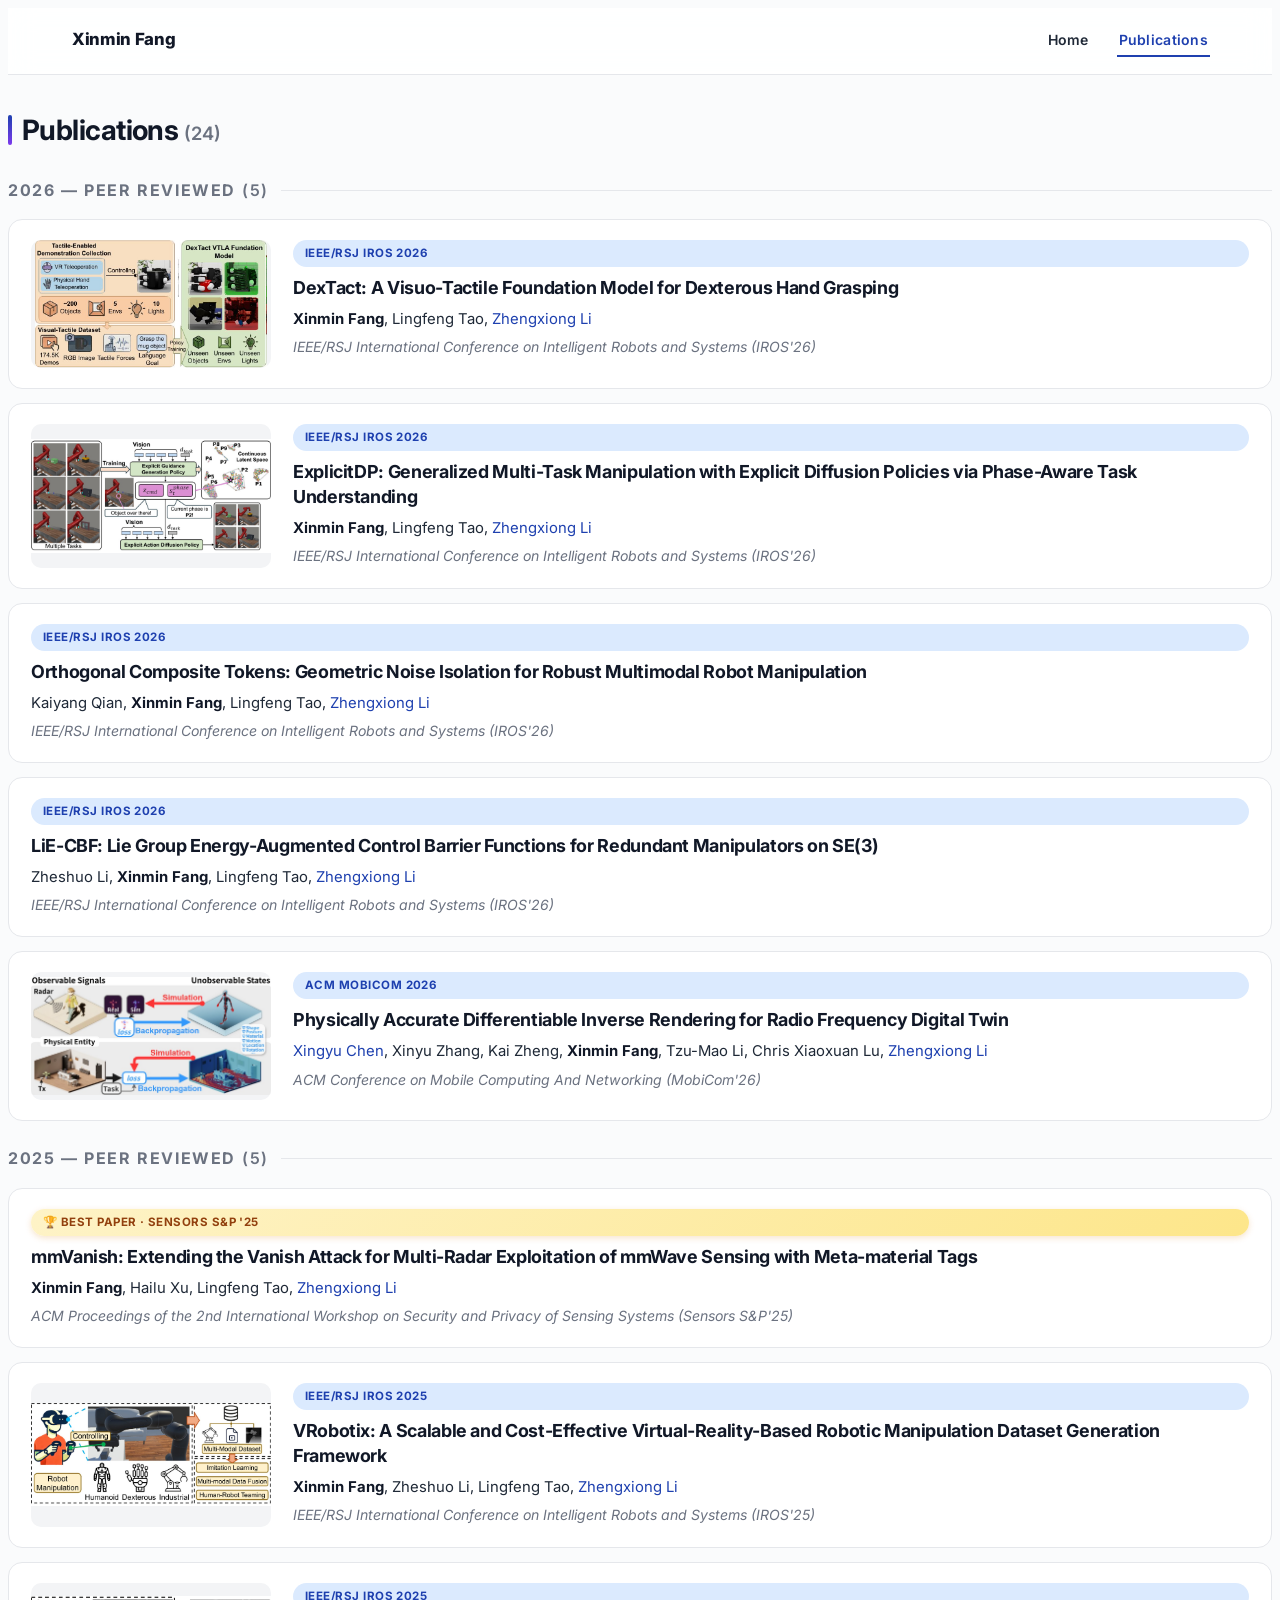
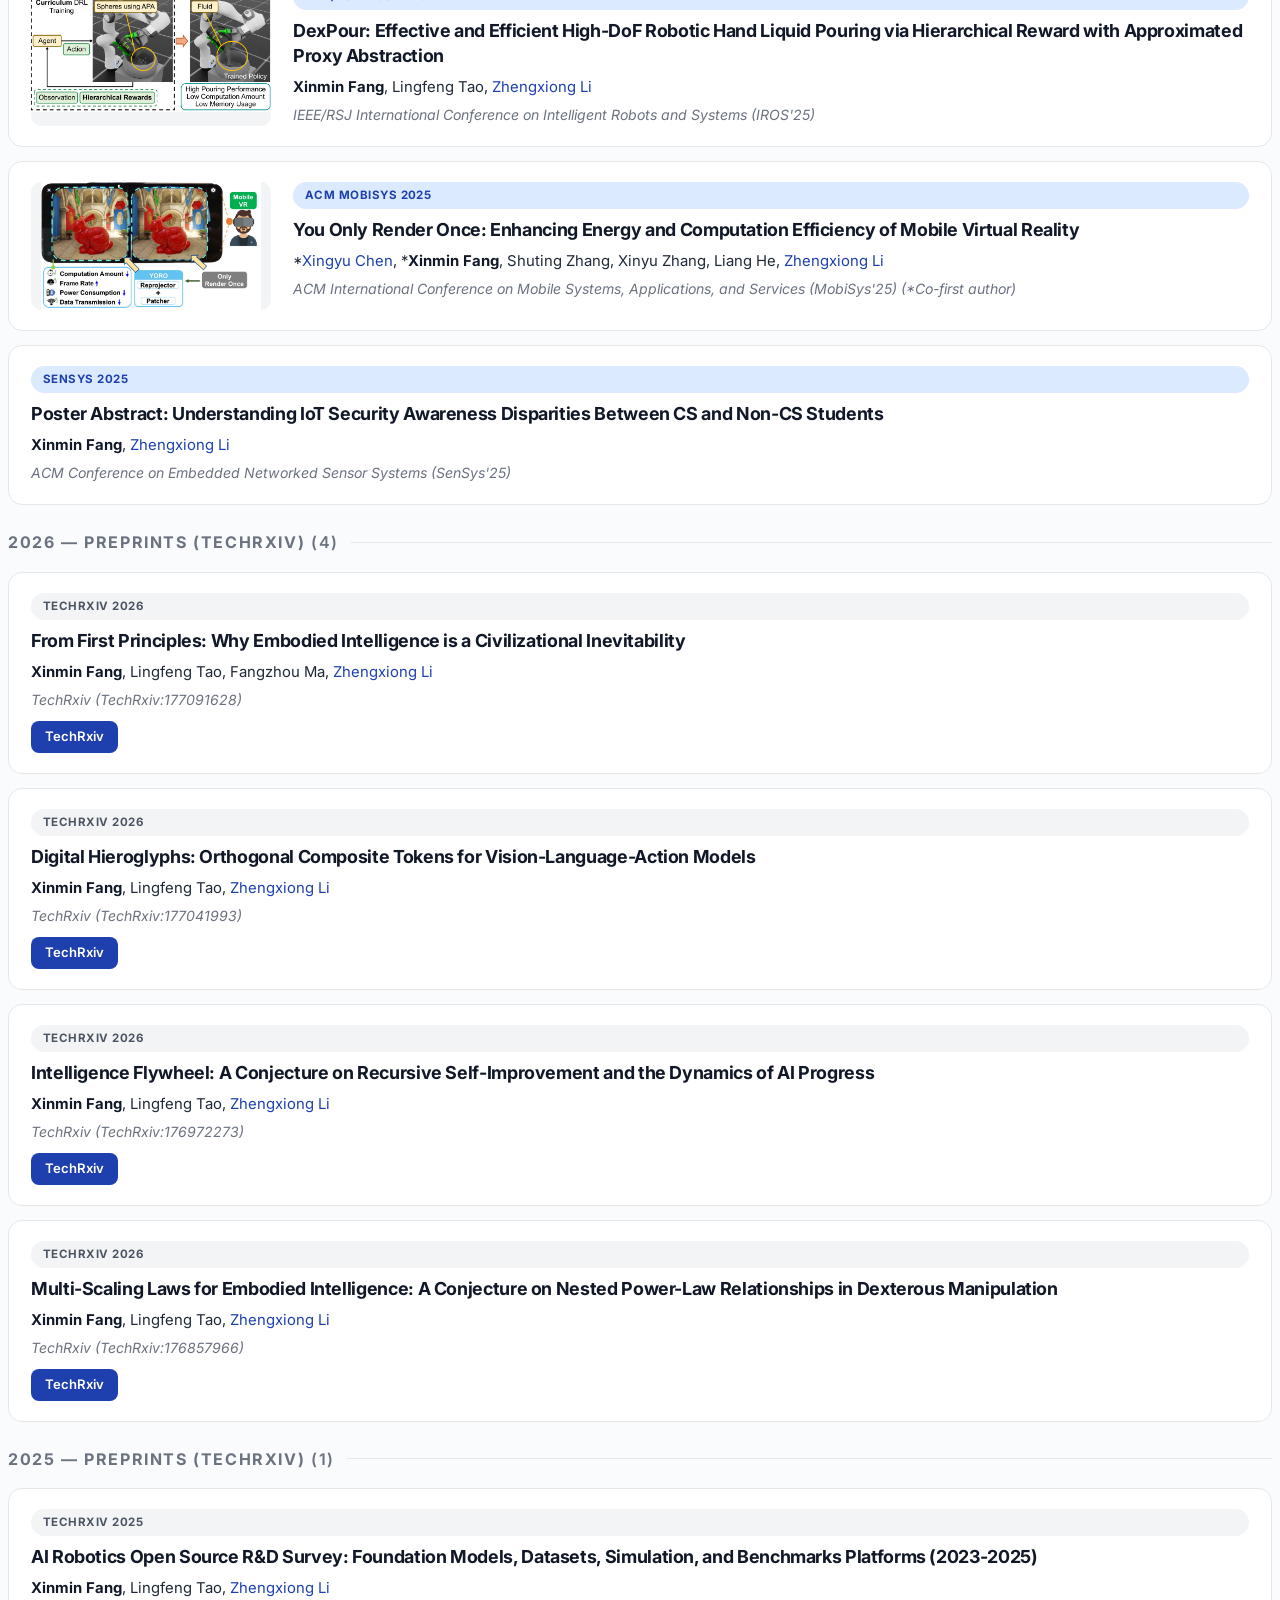
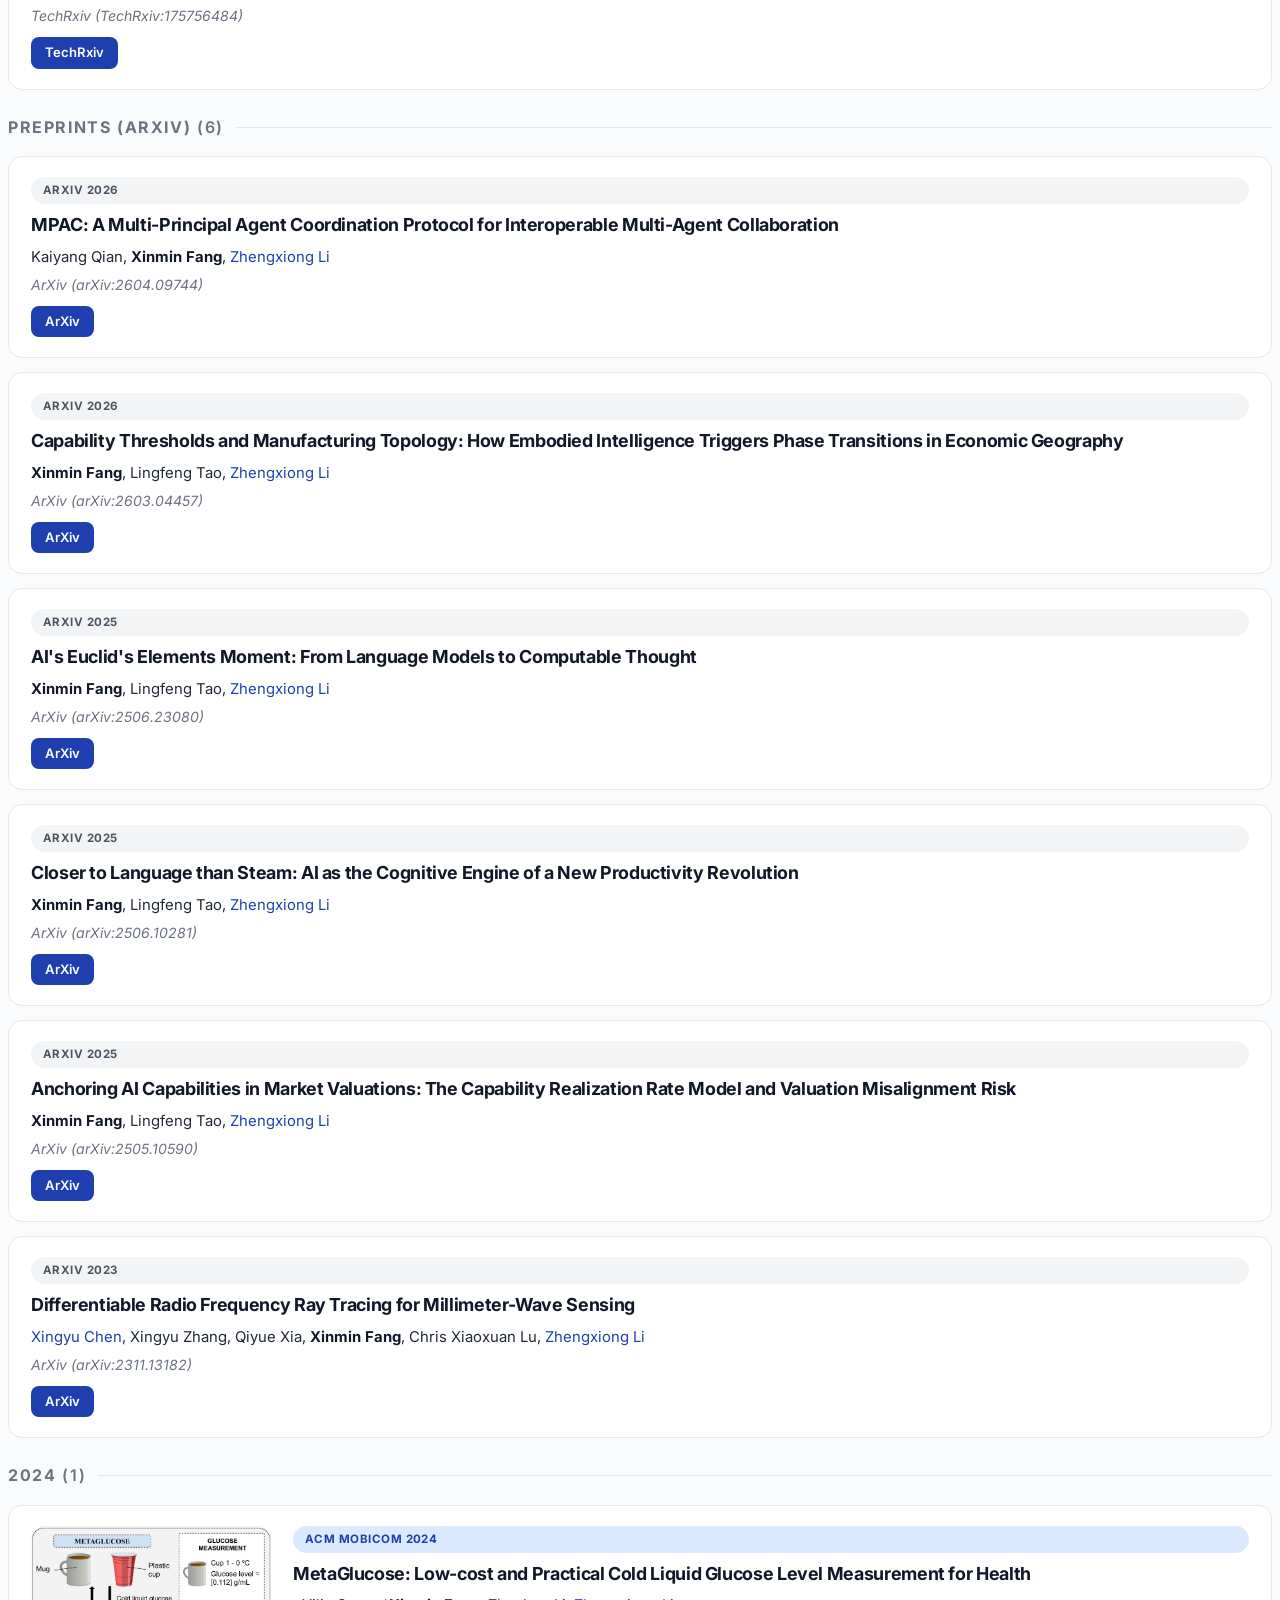
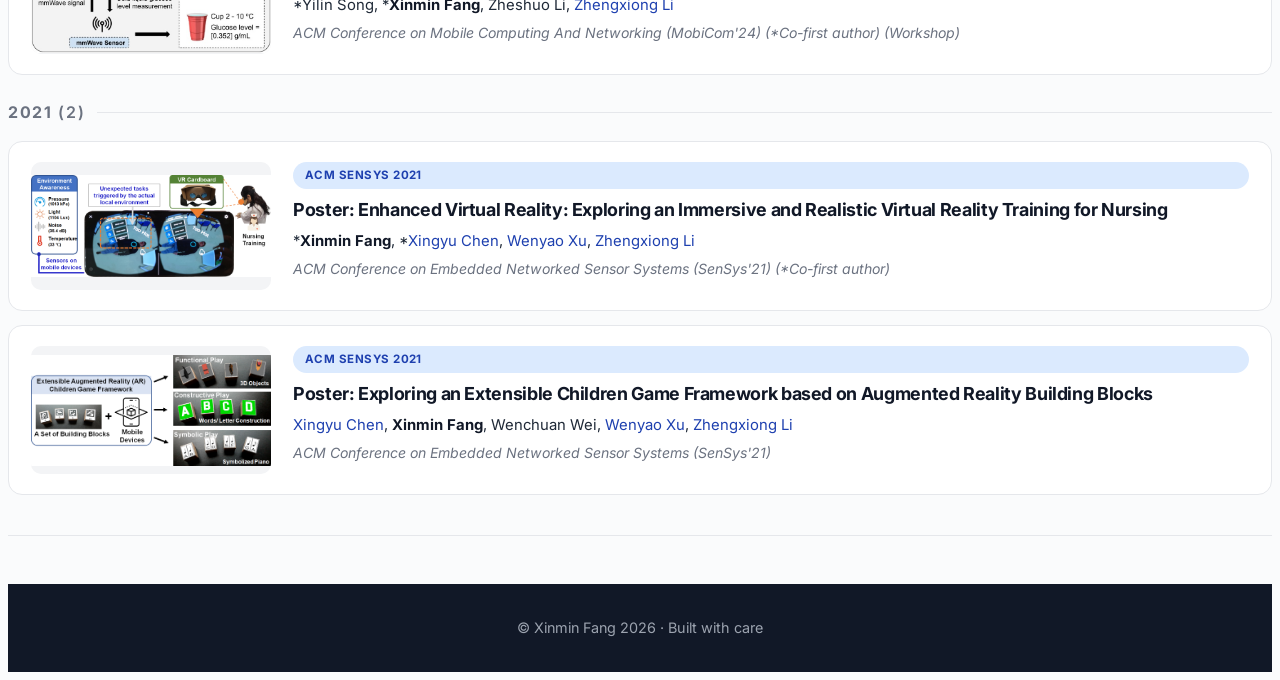
==== commit 3267b6c1: "Add MobiCom'26 figure; fit thumbnails fully; add counts to headers - Add the RF digital twin teaser " ====
--- a/publications.html
+++ b/publications.html
@@ -42,9 +42,9 @@
   <a id="top"></a>
 
   <main role="main" class="container">
-    <h2 class="section-title" style="margin-top: 2rem;">Publications</h2>
-
-    <div class="year-header">2026 — Peer Reviewed</div>
+    <h2 class="section-title" style="margin-top: 2rem;">Publications <span class="count">(24)</span></h2>
+
+    <div class="year-header">2026 — Peer Reviewed <span class="count">(5)</span></div>
 
     <div class="pub-card">
       <div class="pub-thumb"><img src="images/Publications/IROS_DexTact.jpg" alt="DexTact"></div>
@@ -85,6 +85,7 @@
     </div>
 
     <div class="pub-card">
+      <div class="pub-thumb"><img src="images/Publications/MobiCom_RFDigitalTwin.jpg" alt="RF Digital Twin"></div>
       <div class="pub-body">
         <span class="venue-pill">ACM MobiCom 2026</span>
         <h3>Physically Accurate Differentiable Inverse Rendering for Radio Frequency Digital Twin</h3>
@@ -93,7 +94,7 @@
       </div>
     </div>
 
-    <div class="year-header">2025 — Peer Reviewed</div>
+    <div class="year-header">2025 — Peer Reviewed <span class="count">(5)</span></div>
 
     <div class="pub-card">
       <div class="pub-body">
@@ -143,7 +144,7 @@
       </div>
     </div>
 
-    <div class="year-header">2026 — Preprints (TechRxiv)</div>
+    <div class="year-header">2026 — Preprints (TechRxiv) <span class="count">(4)</span></div>
 
     <div class="pub-card">
       <div class="pub-body">
@@ -185,7 +186,7 @@
       </div>
     </div>
 
-    <div class="year-header">2025 — Preprints (TechRxiv)</div>
+    <div class="year-header">2025 — Preprints (TechRxiv) <span class="count">(1)</span></div>
 
     <div class="pub-card">
       <div class="pub-body">
@@ -197,7 +198,7 @@
       </div>
     </div>
 
-    <div class="year-header">Preprints (ArXiv)</div>
+    <div class="year-header">Preprints (ArXiv) <span class="count">(6)</span></div>
 
     <div class="pub-card">
       <div class="pub-body">
@@ -259,7 +260,7 @@
       </div>
     </div>
 
-    <div class="year-header">2024</div>
+    <div class="year-header">2024 <span class="count">(1)</span></div>
 
     <div class="pub-card">
       <div class="pub-thumb"><img src="images/Publications/MobiCom_MetaGlucose.jpg" alt="MetaGlucose"></div>
@@ -271,7 +272,7 @@
       </div>
     </div>
 
-    <div class="year-header">2021</div>
+    <div class="year-header">2021 <span class="count">(2)</span></div>
 
     <div class="pub-card">
       <div class="pub-thumb"><img src="images/Publications/Sensys2021/VR.png" alt="Enhanced VR"></div>
--- a/styles.css
+++ b/styles.css
@@ -42,6 +42,15 @@
     background: linear-gradient(180deg, var(--primary), #7c3aed);
   }
 
+  .section-head {
+    display: flex; align-items: baseline; justify-content: space-between;
+    gap: 16px; margin-bottom: 1.25rem;
+  }
+  .section-head h2.section-title { margin-bottom: 0; }
+  .section-head .section-link {
+    font-size: .92rem; font-weight: 600; white-space: nowrap; flex-shrink: 0;
+  }
+
   h4.sub-title {
     font-size: 1rem;
     color: var(--text-muted);
@@ -195,9 +204,12 @@
   .pub-thumb {
     flex-shrink: 0; width: 240px;
     border-radius: 10px; overflow: hidden; background: #f3f4f6;
-    display: flex; align-items: center; justify-content: center;
-  }
-  .pub-thumb img { width: 100%; height: 100%; object-fit: cover; display: block; }
+    position: relative; min-height: 128px;
+  }
+  .pub-thumb img {
+    position: absolute; inset: 0;
+    width: 100%; height: 100%; object-fit: contain; display: block;
+  }
   .pub-body { flex: 1; min-width: 0; display: flex; flex-direction: column; }
   .pub-body h3 { font-size: 1.12rem; margin: 8px 0 8px; line-height: 1.4; color: #111827; }
   .pub-authors { color: var(--text); font-size: .93rem; line-height: 1.55; }
@@ -233,6 +245,10 @@
   .year-header::after {
     content: ''; flex: 1; height: 1px; background: var(--border);
   }
+
+  .count { color: var(--text-muted); font-weight: 600; }
+  h2.section-title .count { font-size: 1.15rem; letter-spacing: 0; }
+  .year-header .count { margin-left: -6px; }
 
   /* ============ Project badges ============ */
   .badge-tech {
@@ -256,6 +272,7 @@
     .hero-name { font-size: 1.5rem; }
     .pub-card { flex-direction: column; gap: 14px; }
     .pub-thumb { width: 100%; height: 180px; }
+    .section-head { flex-direction: column; align-items: flex-start; gap: 4px; }
     .site-nav .nav-inner { gap: 14px; font-size: 13px; }
     .site-nav .nav-links { gap: 18px; }
     .site-nav .nav-brand { font-size: .98rem; }
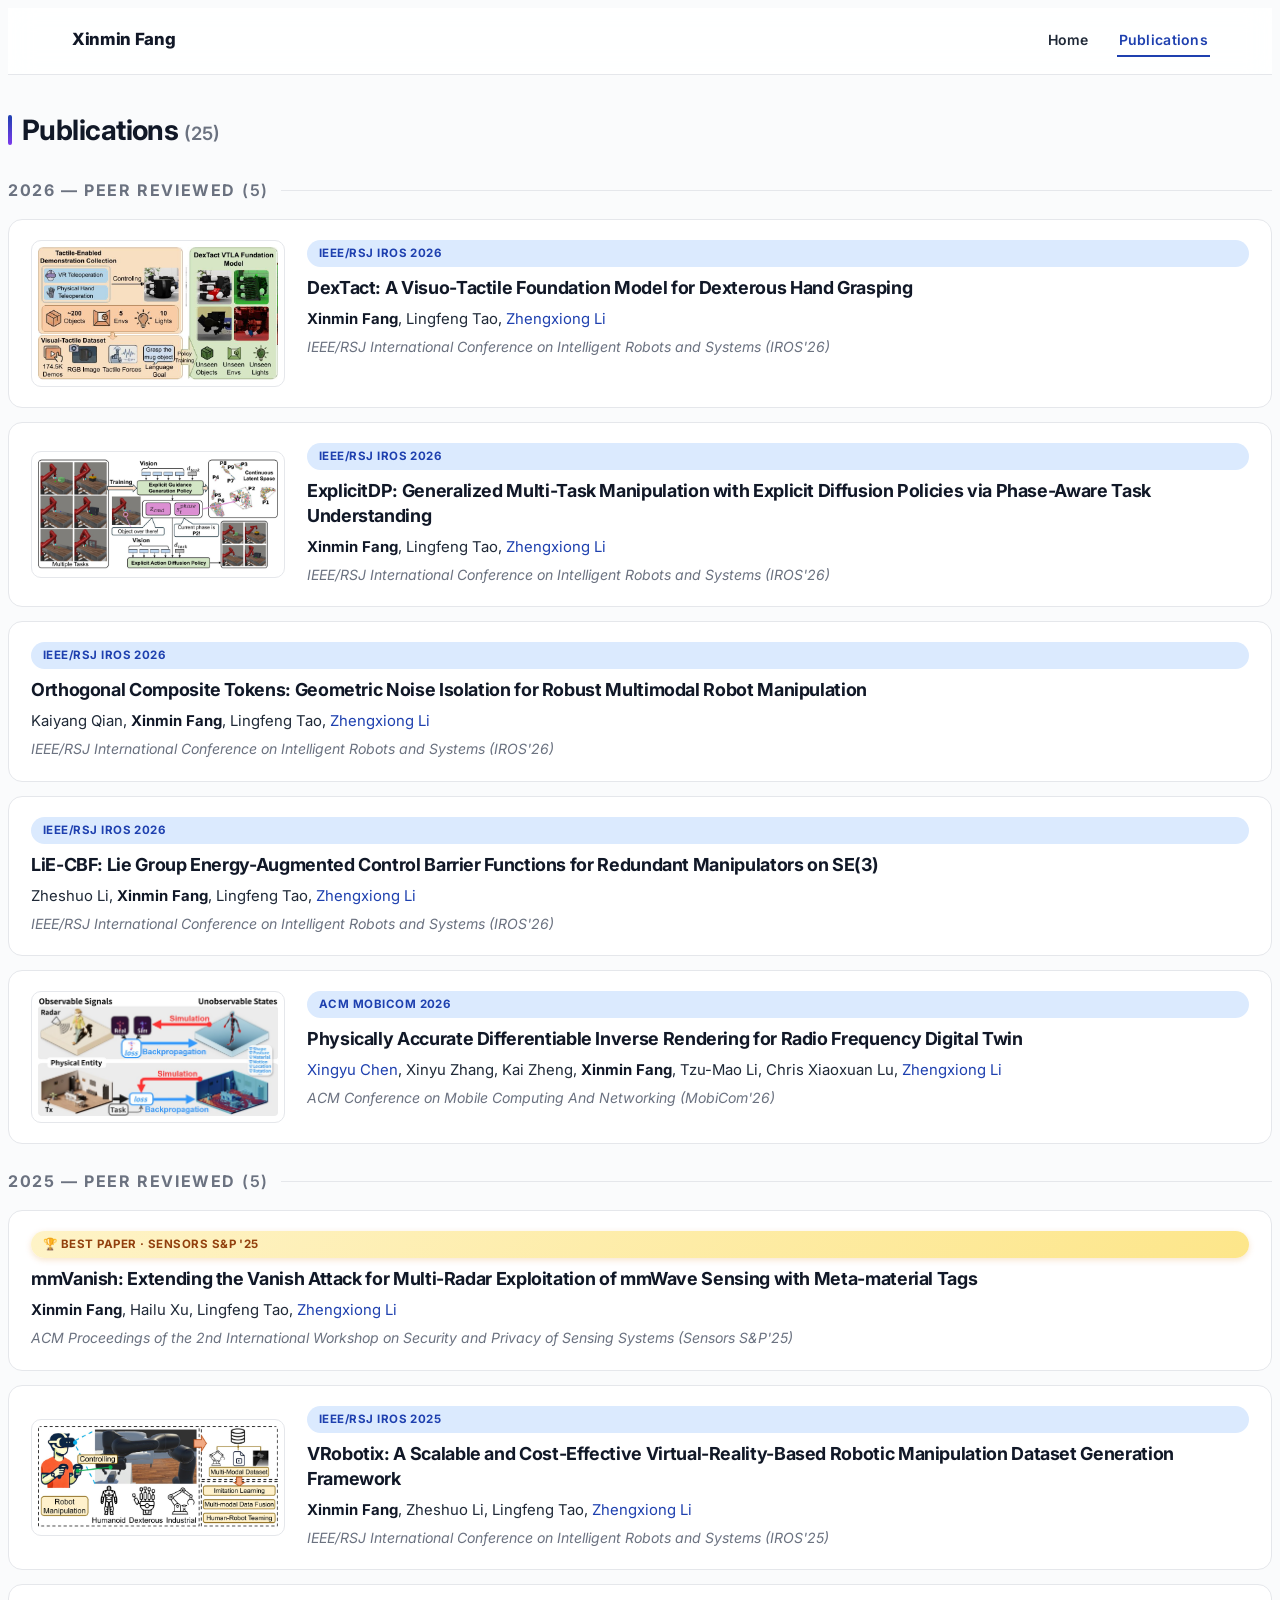
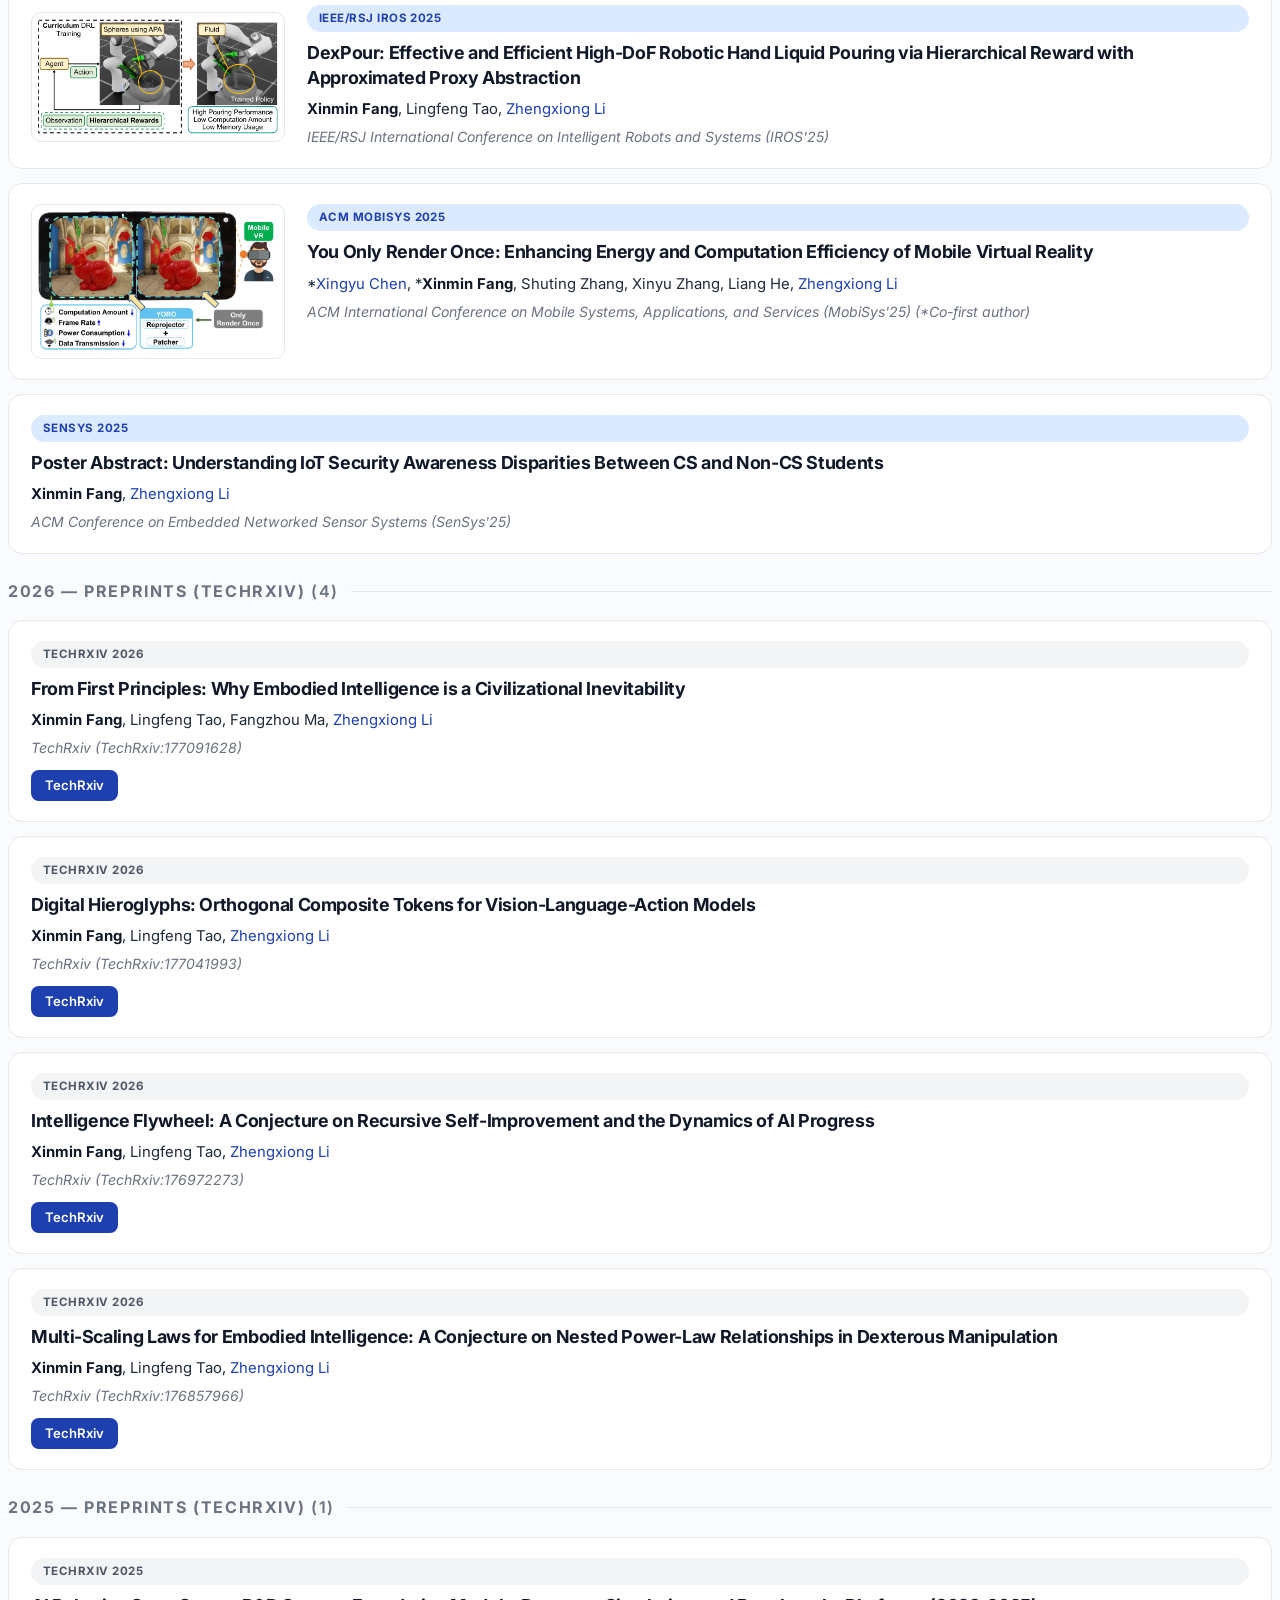
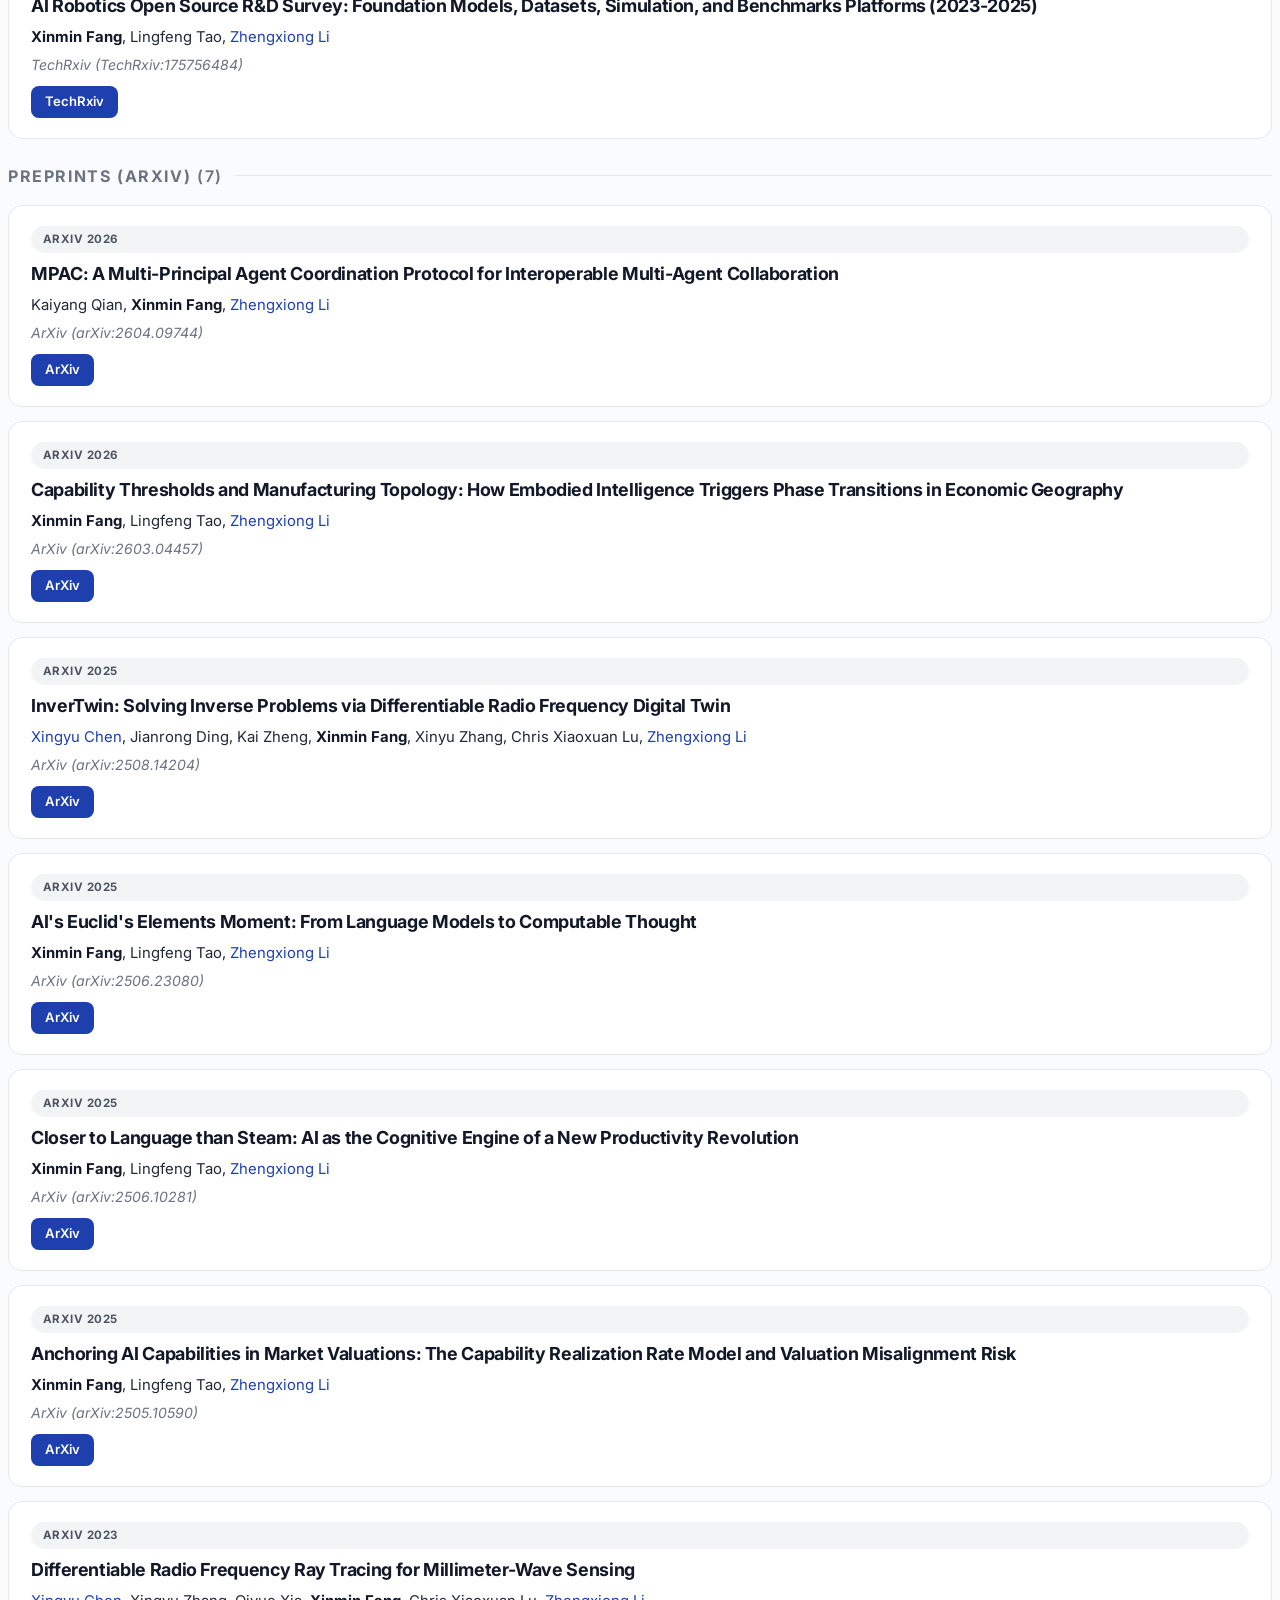
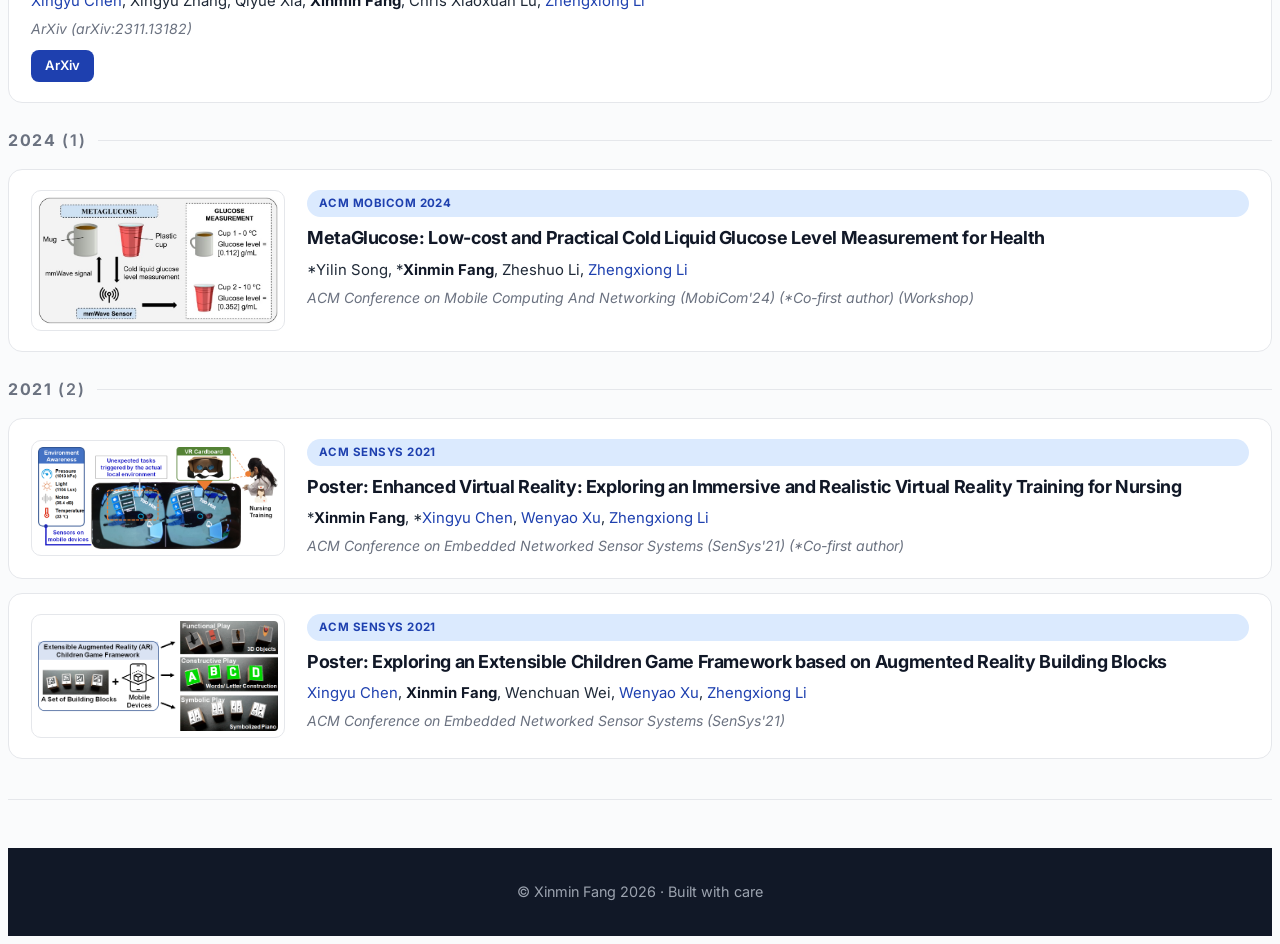
==== commit 1a2b047f: "Add InverTwin to publications and CV" ====
--- a/publications.html
+++ b/publications.html
@@ -42,7 +42,7 @@
   <a id="top"></a>
 
   <main role="main" class="container">
-    <h2 class="section-title" style="margin-top: 2rem;">Publications <span class="count">(24)</span></h2>
+    <h2 class="section-title" style="margin-top: 2rem;">Publications <span class="count">(25)</span></h2>
 
     <div class="year-header">2026 — Peer Reviewed <span class="count">(5)</span></div>
 
@@ -198,7 +198,7 @@
       </div>
     </div>
 
-    <div class="year-header">Preprints (ArXiv) <span class="count">(6)</span></div>
+    <div class="year-header">Preprints (ArXiv) <span class="count">(7)</span></div>
 
     <div class="pub-card">
       <div class="pub-body">
@@ -223,6 +223,16 @@
     <div class="pub-card">
       <div class="pub-body">
         <span class="venue-pill preprint">ArXiv 2025</span>
+        <h3>InverTwin: Solving Inverse Problems via Differentiable Radio Frequency Digital Twin</h3>
+        <div class="pub-authors"><a href="https://xingyuchen.me/" target="_blank">Xingyu Chen</a>, Jianrong Ding, Kai Zheng, <b>Xinmin Fang</b>, Xinyu Zhang, Chris Xiaoxuan Lu, <a href="https://cse.ucdenver.edu/~lizheng/" target="_blank">Zhengxiong Li</a></div>
+        <p class="pub-venue">ArXiv (arXiv:2508.14204)</p>
+        <div><a href="https://arxiv.org/abs/2508.14204" target="_blank" class="btn-ext">ArXiv</a></div>
+      </div>
+    </div>
+
+    <div class="pub-card">
+      <div class="pub-body">
+        <span class="venue-pill preprint">ArXiv 2025</span>
         <h3>AI's Euclid's Elements Moment: From Language Models to Computable Thought</h3>
         <div class="pub-authors"><b>Xinmin Fang</b>, Lingfeng Tao, <a href="https://cse.ucdenver.edu/~lizheng/" target="_blank">Zhengxiong Li</a></div>
         <p class="pub-venue">ArXiv (arXiv:2506.23080)</p>
--- a/styles.css
+++ b/styles.css
@@ -131,12 +131,22 @@
     font-size: .9rem; color: var(--text);
     margin-bottom: 1rem;
   }
-  .hero-links { margin-top: .5rem; }
-  .image-btn {
-    transition: transform .2s ease, filter .2s ease;
-    margin: 0 6px;
-  }
-  .image-btn:hover { transform: translateY(-3px) scale(1.05); filter: brightness(1.1); }
+  .hero-links { margin-top: .75rem; }
+  .hero-link {
+    display: inline-flex; align-items: center; gap: 8px;
+    padding: 8px 16px; border-radius: 999px;
+    background: rgba(255, 255, 255, .75);
+    border: 1px solid var(--border);
+    color: var(--text); font-weight: 600; font-size: .9rem;
+    margin: 4px 8px 4px 0; vertical-align: middle;
+    transition: transform .2s ease, box-shadow .2s ease, border-color .2s ease, background .2s ease, color .2s ease;
+  }
+  .hero-link img { width: 22px; height: 22px; object-fit: contain; display: block; }
+  .hero-link:hover {
+    transform: translateY(-2px); text-decoration: none;
+    background: #fff; border-color: #c7d2fe; color: var(--primary);
+    box-shadow: var(--shadow-md);
+  }
 
   /* ============ Info Cards (News/Education/Awards) ============ */
   .info-card {
@@ -178,6 +188,26 @@
     padding: 2px 8px; border-radius: 6px; margin-right: 6px;
   }
 
+  /* ---- News cards: label + date on one line, tighter box ---- */
+  .news-card { padding: 11px 16px; margin-bottom: 8px; }
+  .news-card .card-icon { width: 42px; height: 42px; }
+  .news-card .card-title { line-height: 1.45; }
+  .card-meta {
+    display: flex; align-items: center; flex-wrap: wrap; gap: 8px;
+    margin-bottom: 3px;
+  }
+  .card-meta .card-label { margin-bottom: 0; }
+  .card-meta .date-badge { margin-right: 0; }
+
+  .news-toggle {
+    display: inline-flex; align-items: center; gap: 6px;
+    background: none; border: 1px solid var(--border); border-radius: 999px;
+    color: var(--text-muted); font-size: .82rem; font-weight: 600;
+    padding: 5px 14px; cursor: pointer;
+    transition: color .15s, border-color .15s, background .15s;
+  }
+  .news-toggle:hover { color: var(--primary); border-color: #c7d2fe; background: var(--primary-50); }
+
   /* ============ Research Interest Tags ============ */
   .tag {
     display: inline-block; padding: 6px 14px; border-radius: 999px;
@@ -202,13 +232,15 @@
   }
   .pub-card:hover { transform: translateY(-3px); box-shadow: var(--shadow-lg); border-color: #c7d2fe; }
   .pub-thumb {
-    flex-shrink: 0; width: 240px;
-    border-radius: 10px; overflow: hidden; background: #f3f4f6;
-    position: relative; min-height: 128px;
+    flex-shrink: 0; width: 240px; align-self: center;
+    border-radius: 10px; overflow: hidden;
+    background: #fff; border: 1px solid var(--border);
+    padding: 6px;
   }
   .pub-thumb img {
-    position: absolute; inset: 0;
-    width: 100%; height: 100%; object-fit: contain; display: block;
+    width: 100%; height: auto; max-height: 150px;
+    object-fit: contain; display: block;
+    border-radius: 4px;
   }
   .pub-body { flex: 1; min-width: 0; display: flex; flex-direction: column; }
   .pub-body h3 { font-size: 1.12rem; margin: 8px 0 8px; line-height: 1.4; color: #111827; }
@@ -271,7 +303,8 @@
     .hero-avatar { width: 180px; height: 180px; }
     .hero-name { font-size: 1.5rem; }
     .pub-card { flex-direction: column; gap: 14px; }
-    .pub-thumb { width: 100%; height: 180px; }
+    .pub-thumb { width: 100%; align-self: stretch; }
+    .pub-thumb img { max-height: 200px; margin: 0 auto; }
     .section-head { flex-direction: column; align-items: flex-start; gap: 4px; }
     .site-nav .nav-inner { gap: 14px; font-size: 13px; }
     .site-nav .nav-links { gap: 18px; }
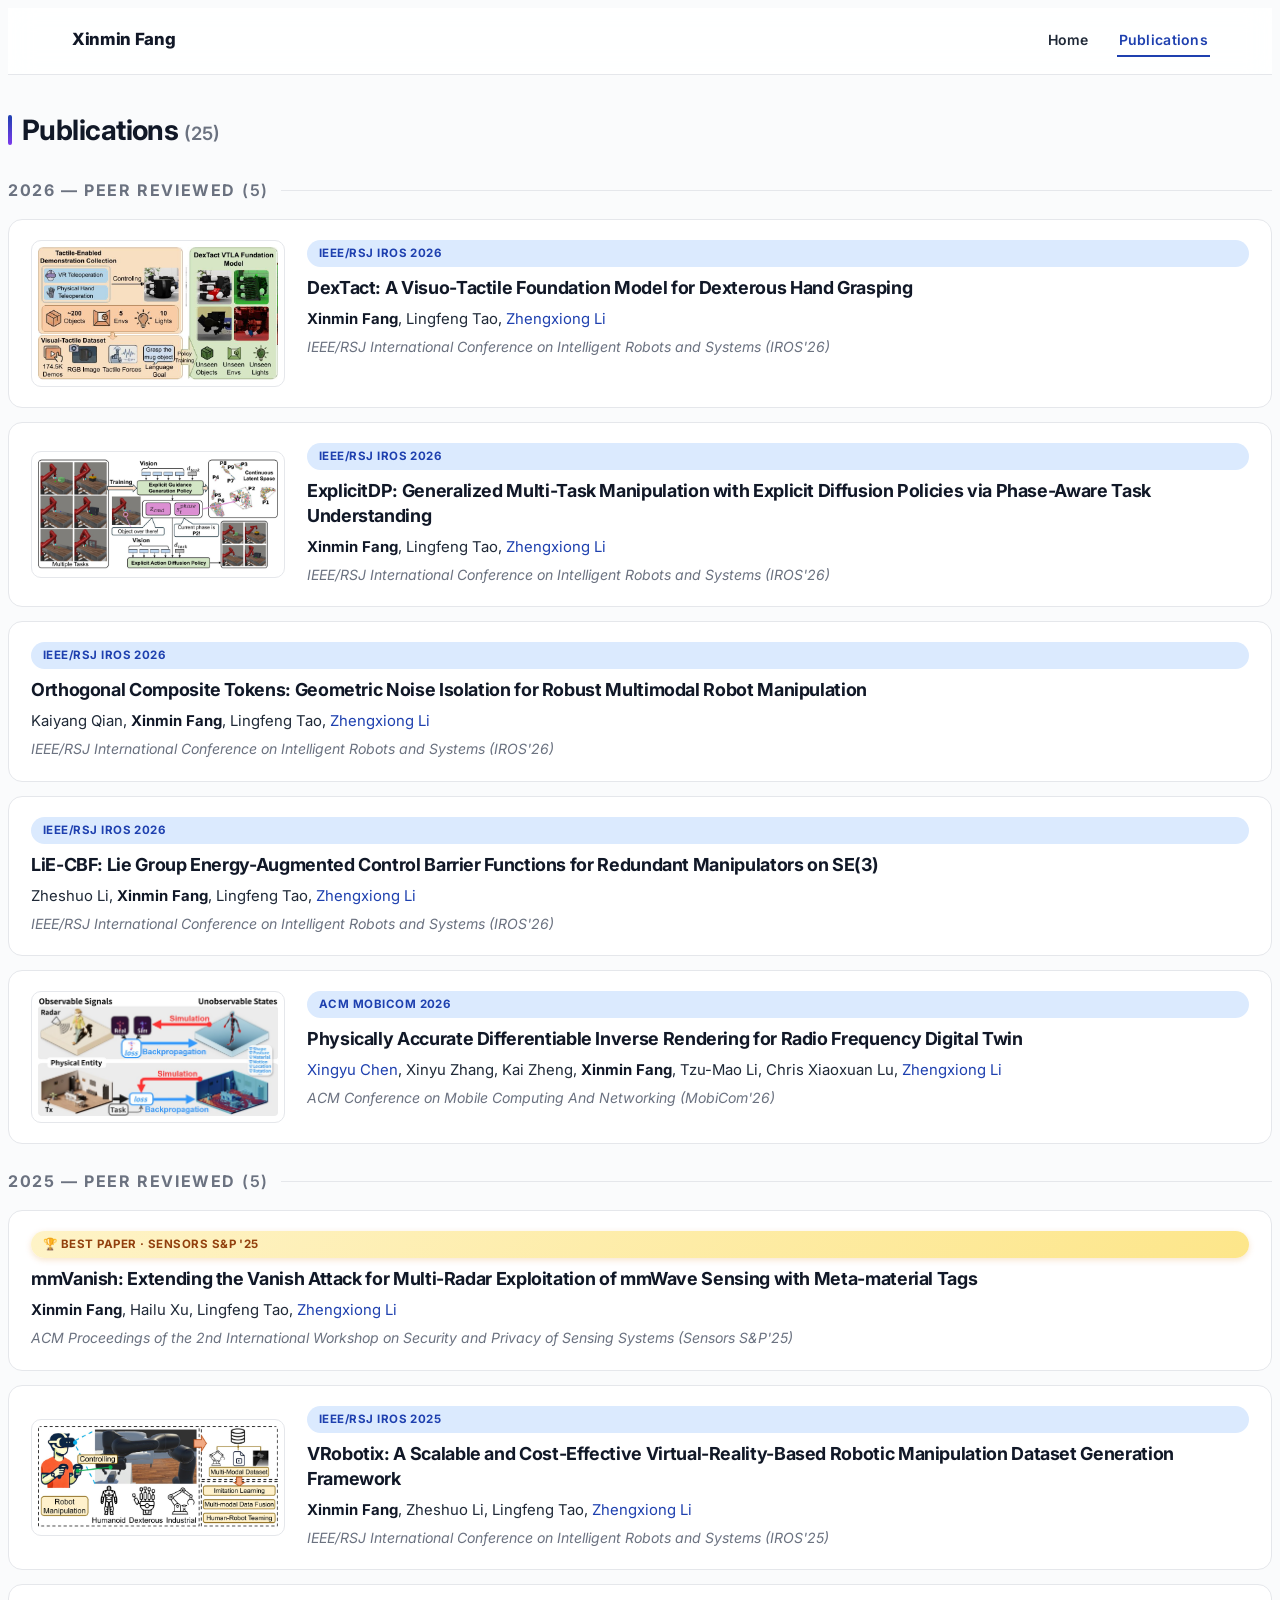
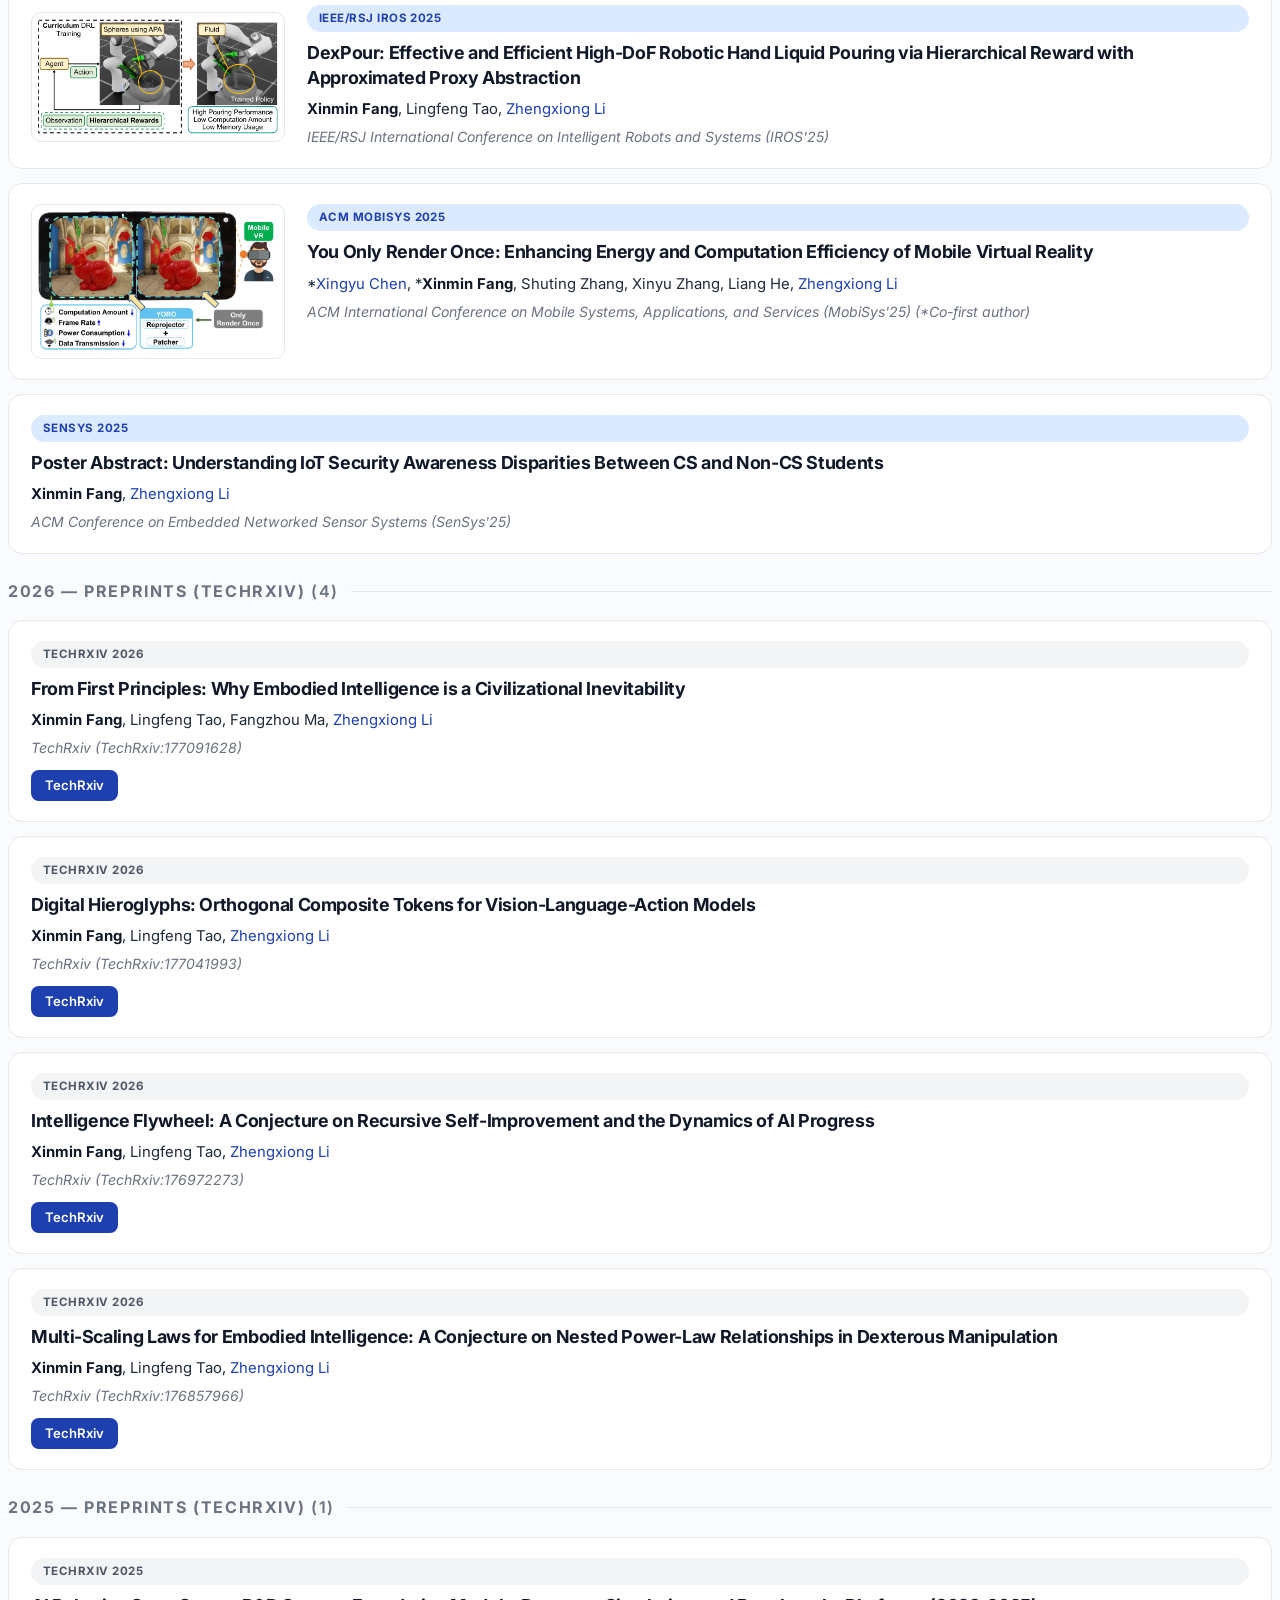
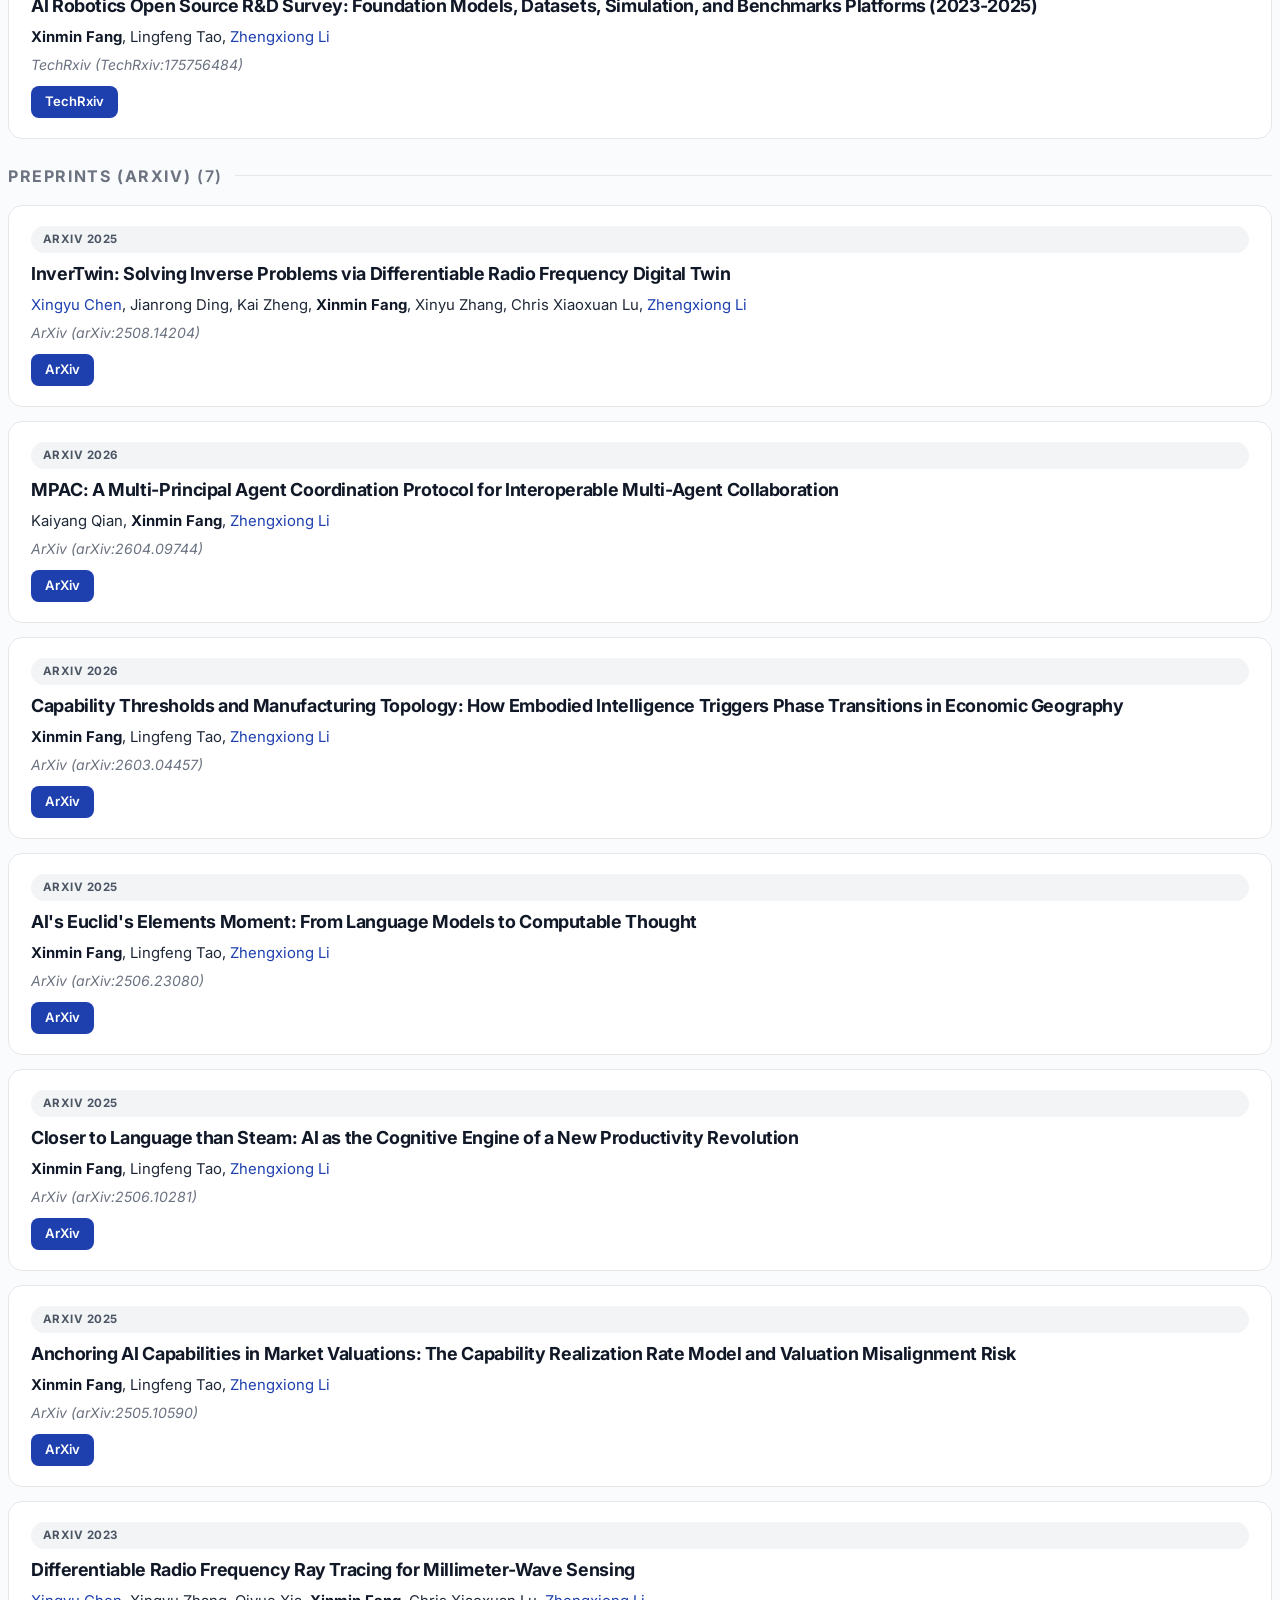
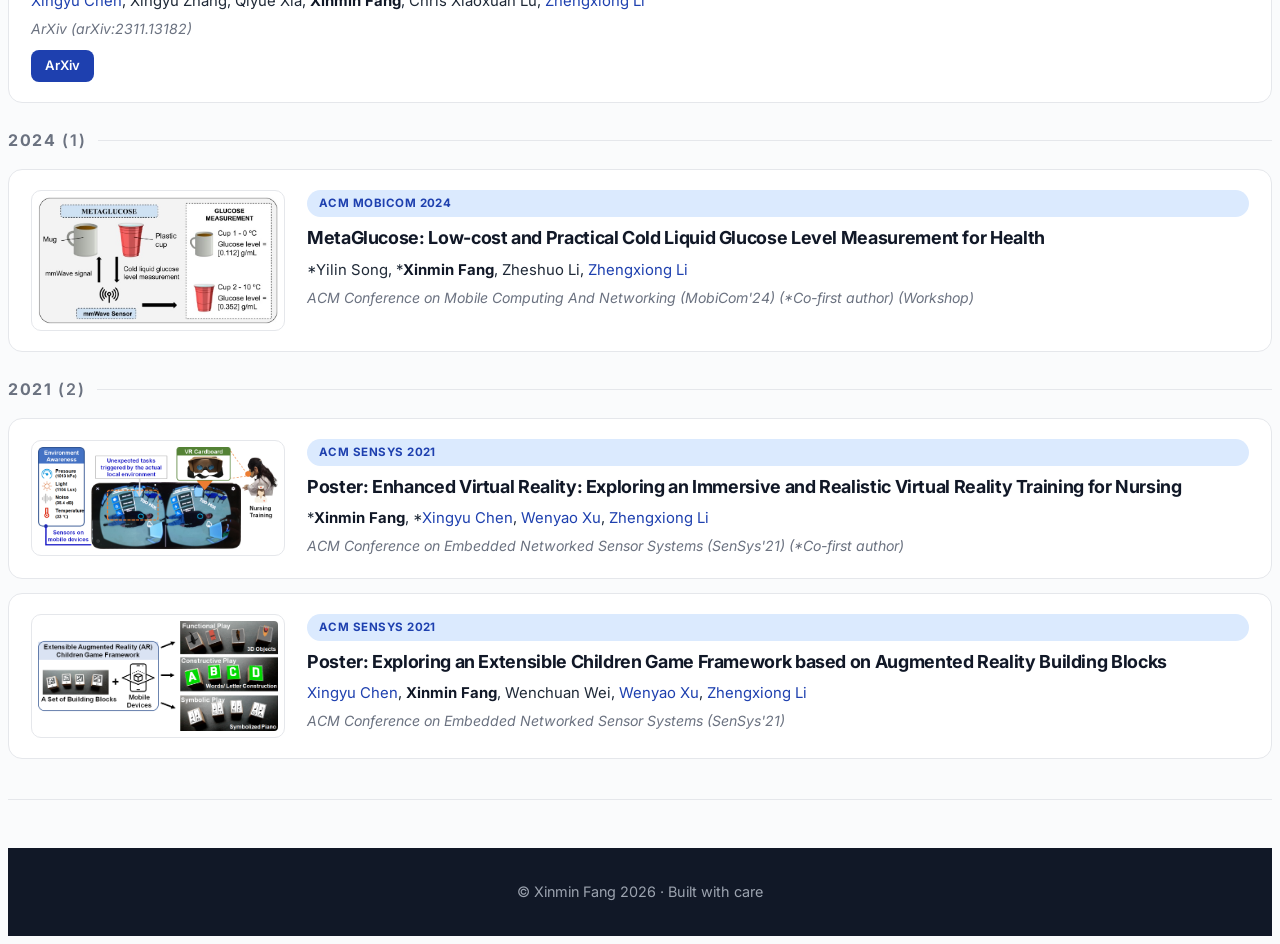
==== commit d5e2fc38: "Move InverTwin to top of arXiv preprints" ====
--- a/publications.html
+++ b/publications.html
@@ -202,6 +202,16 @@
 
     <div class="pub-card">
       <div class="pub-body">
+        <span class="venue-pill preprint">ArXiv 2025</span>
+        <h3>InverTwin: Solving Inverse Problems via Differentiable Radio Frequency Digital Twin</h3>
+        <div class="pub-authors"><a href="https://xingyuchen.me/" target="_blank">Xingyu Chen</a>, Jianrong Ding, Kai Zheng, <b>Xinmin Fang</b>, Xinyu Zhang, Chris Xiaoxuan Lu, <a href="https://cse.ucdenver.edu/~lizheng/" target="_blank">Zhengxiong Li</a></div>
+        <p class="pub-venue">ArXiv (arXiv:2508.14204)</p>
+        <div><a href="https://arxiv.org/abs/2508.14204" target="_blank" class="btn-ext">ArXiv</a></div>
+      </div>
+    </div>
+
+    <div class="pub-card">
+      <div class="pub-body">
         <span class="venue-pill preprint">ArXiv 2026</span>
         <h3>MPAC: A Multi-Principal Agent Coordination Protocol for Interoperable Multi-Agent Collaboration</h3>
         <div class="pub-authors">Kaiyang Qian, <b>Xinmin Fang</b>, <a href="https://cse.ucdenver.edu/~lizheng/" target="_blank">Zhengxiong Li</a></div>
@@ -223,16 +233,6 @@
     <div class="pub-card">
       <div class="pub-body">
         <span class="venue-pill preprint">ArXiv 2025</span>
-        <h3>InverTwin: Solving Inverse Problems via Differentiable Radio Frequency Digital Twin</h3>
-        <div class="pub-authors"><a href="https://xingyuchen.me/" target="_blank">Xingyu Chen</a>, Jianrong Ding, Kai Zheng, <b>Xinmin Fang</b>, Xinyu Zhang, Chris Xiaoxuan Lu, <a href="https://cse.ucdenver.edu/~lizheng/" target="_blank">Zhengxiong Li</a></div>
-        <p class="pub-venue">ArXiv (arXiv:2508.14204)</p>
-        <div><a href="https://arxiv.org/abs/2508.14204" target="_blank" class="btn-ext">ArXiv</a></div>
-      </div>
-    </div>
-
-    <div class="pub-card">
-      <div class="pub-body">
-        <span class="venue-pill preprint">ArXiv 2025</span>
         <h3>AI's Euclid's Elements Moment: From Language Models to Computable Thought</h3>
         <div class="pub-authors"><b>Xinmin Fang</b>, Lingfeng Tao, <a href="https://cse.ucdenver.edu/~lizheng/" target="_blank">Zhengxiong Li</a></div>
         <p class="pub-venue">ArXiv (arXiv:2506.23080)</p>
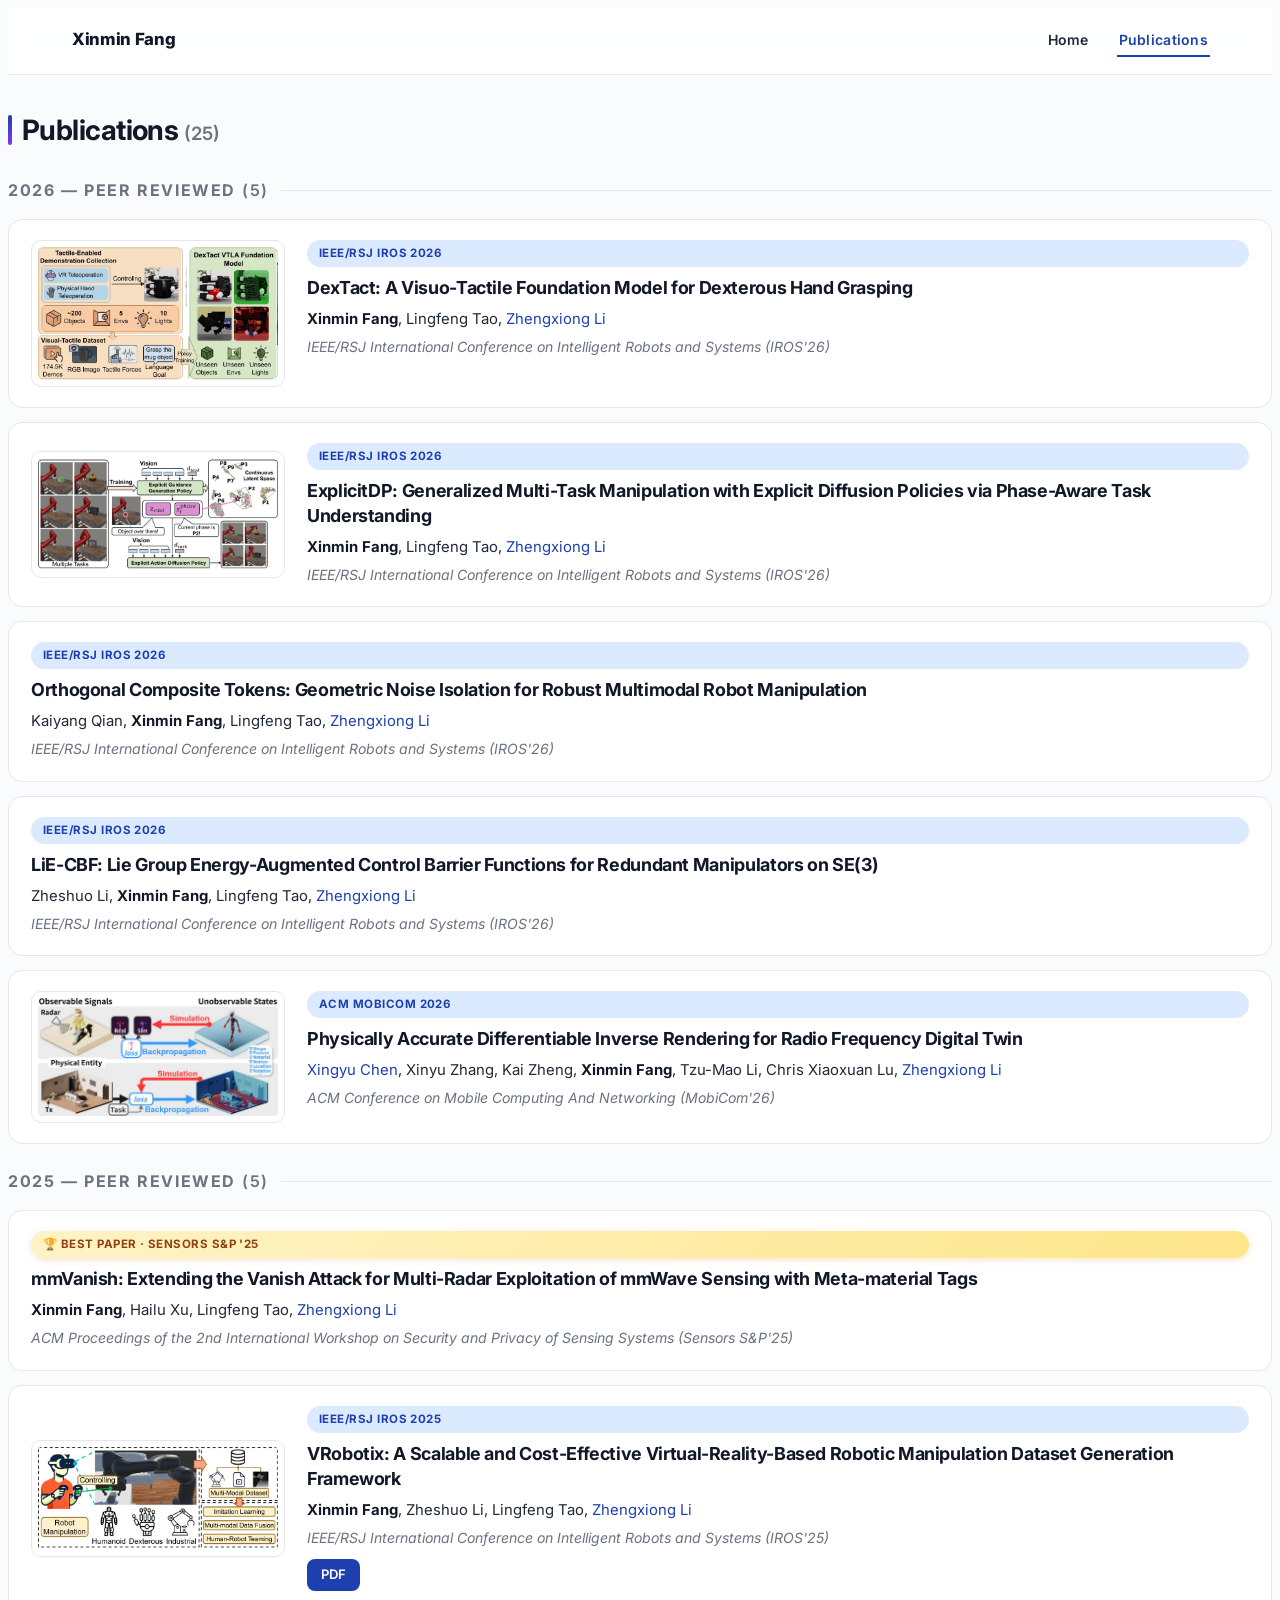
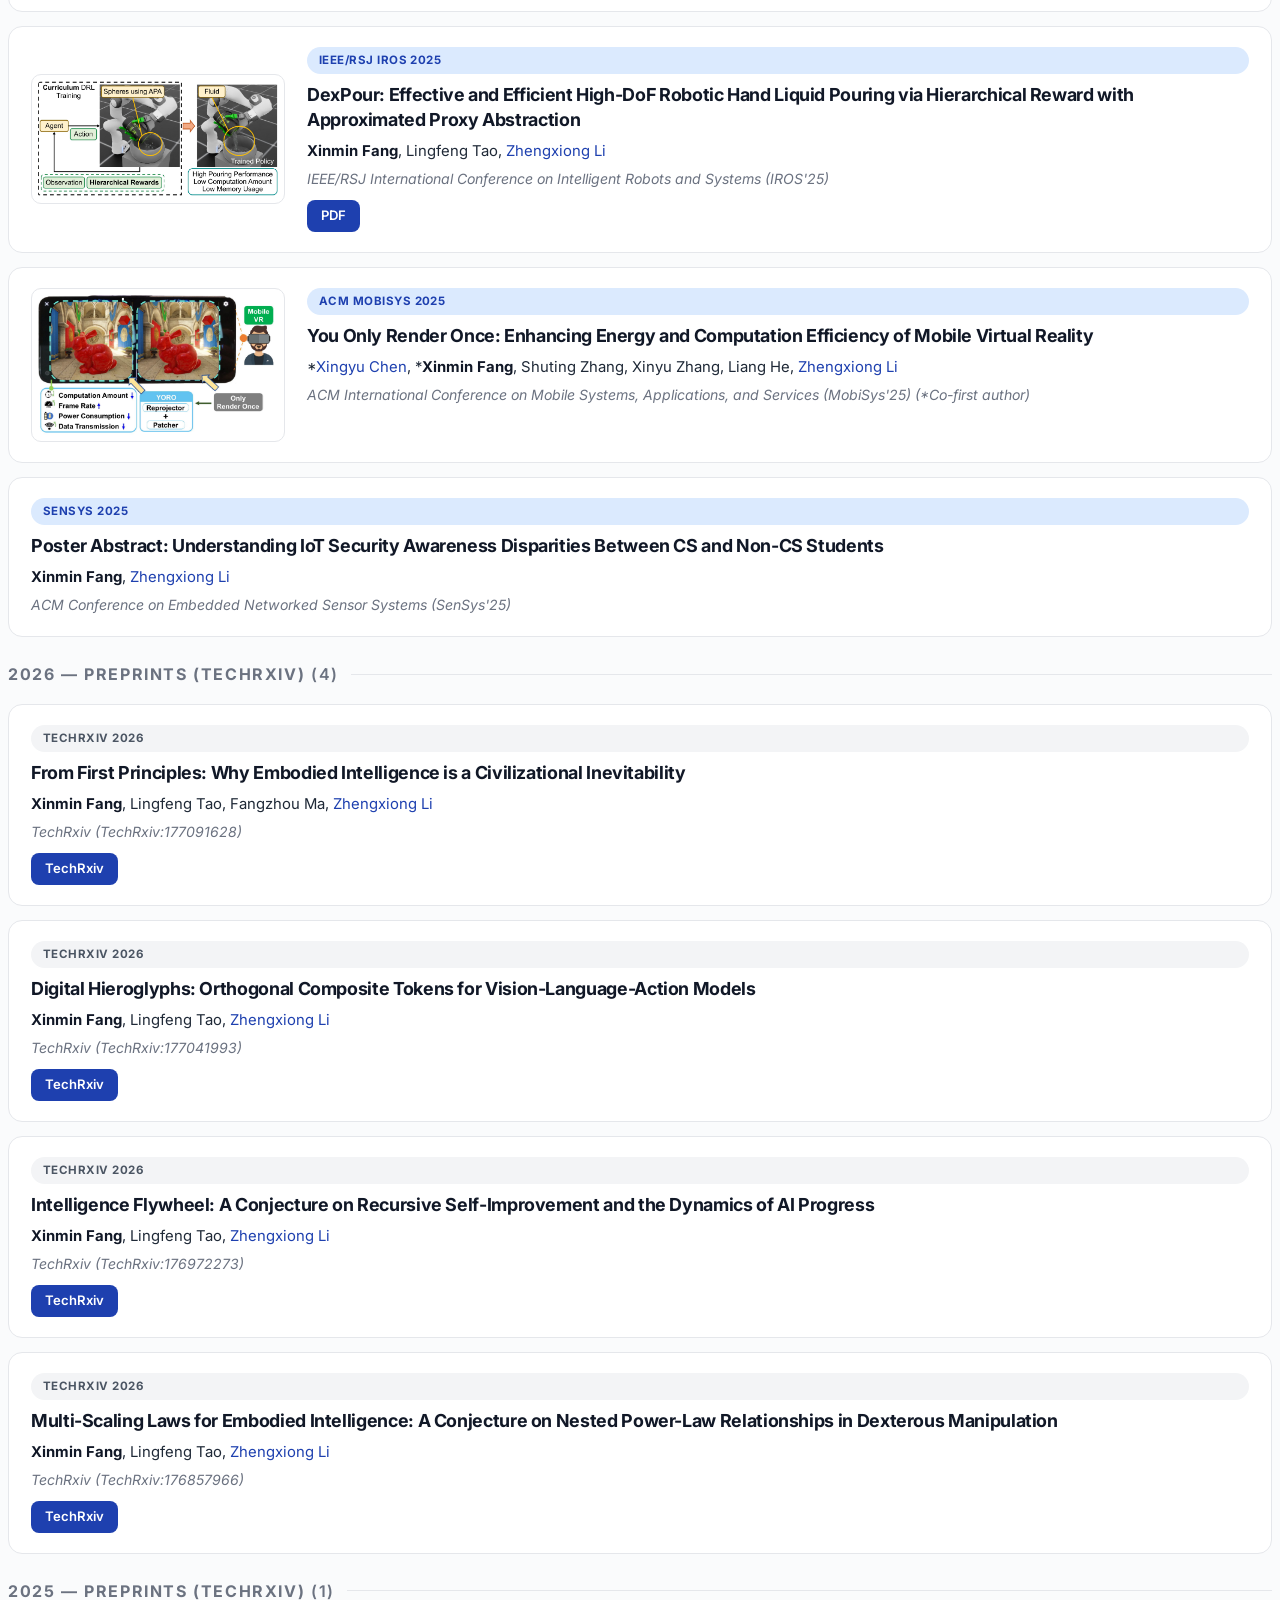
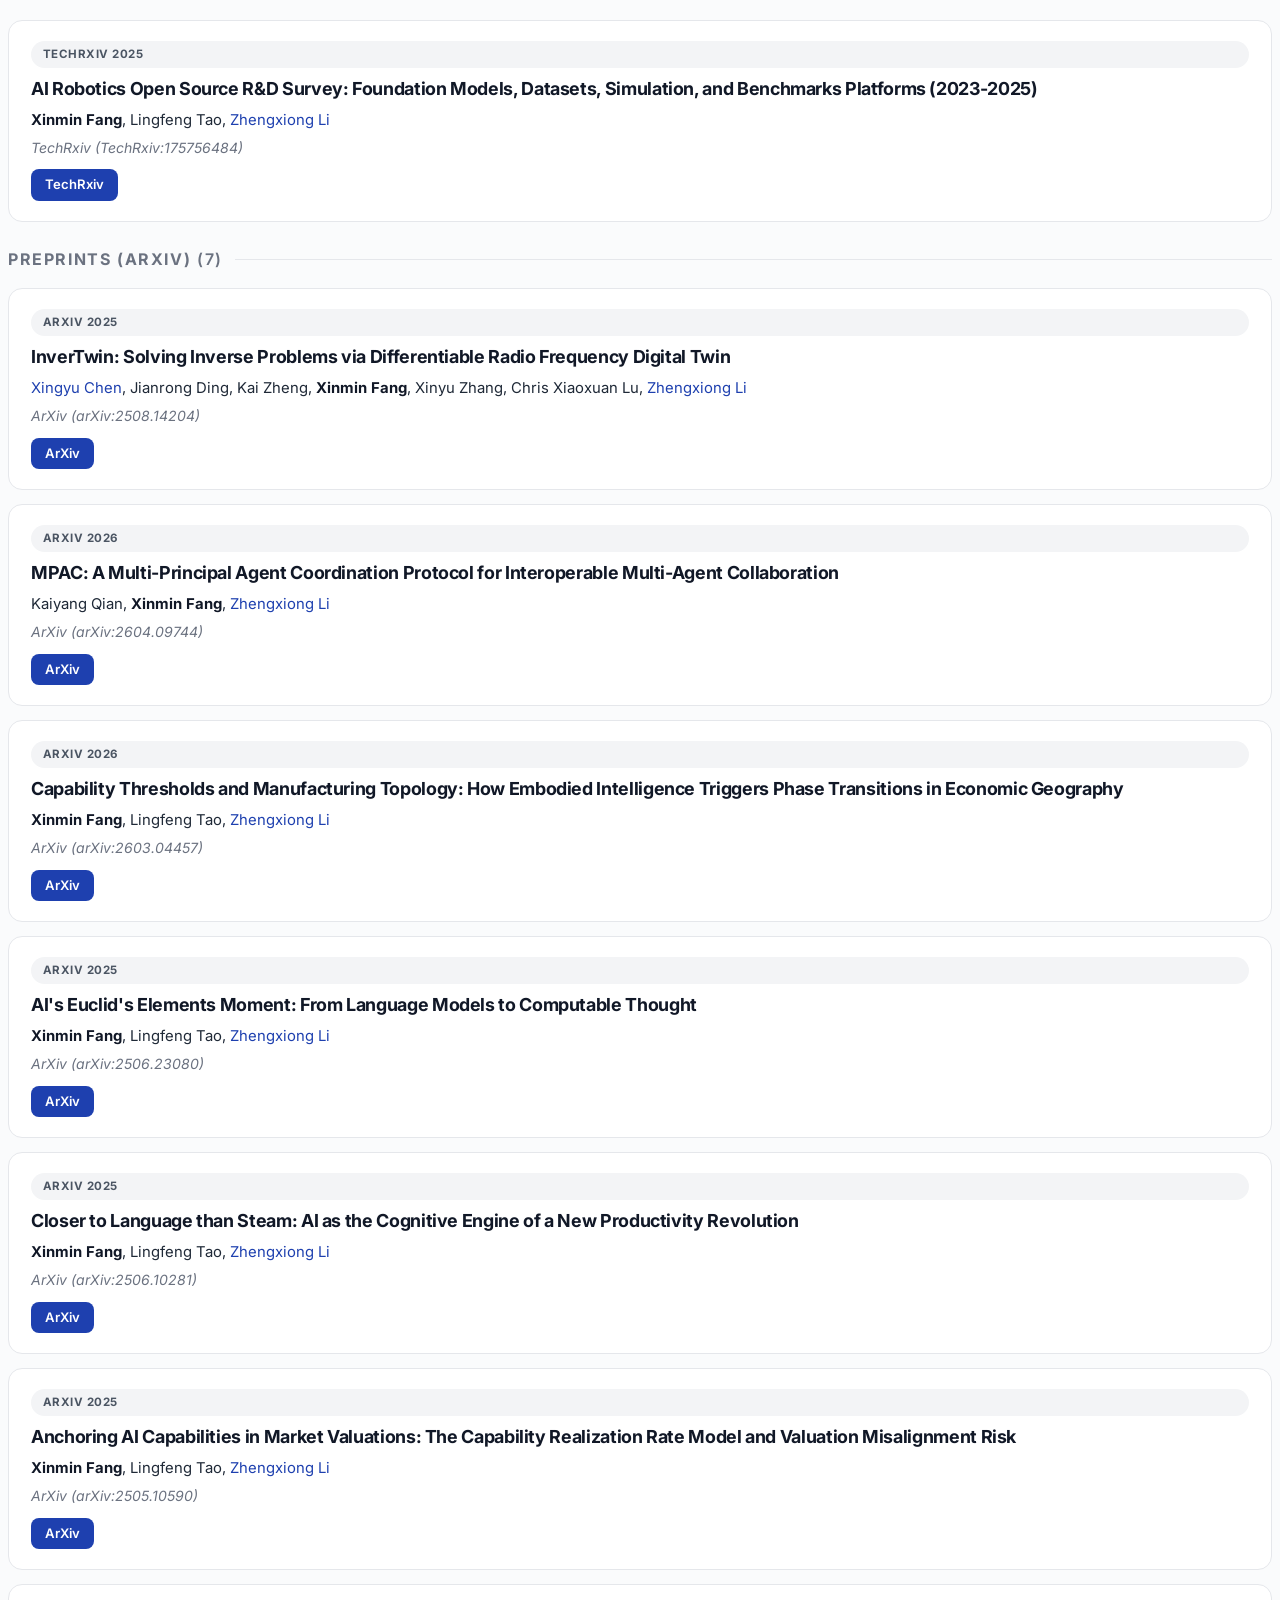
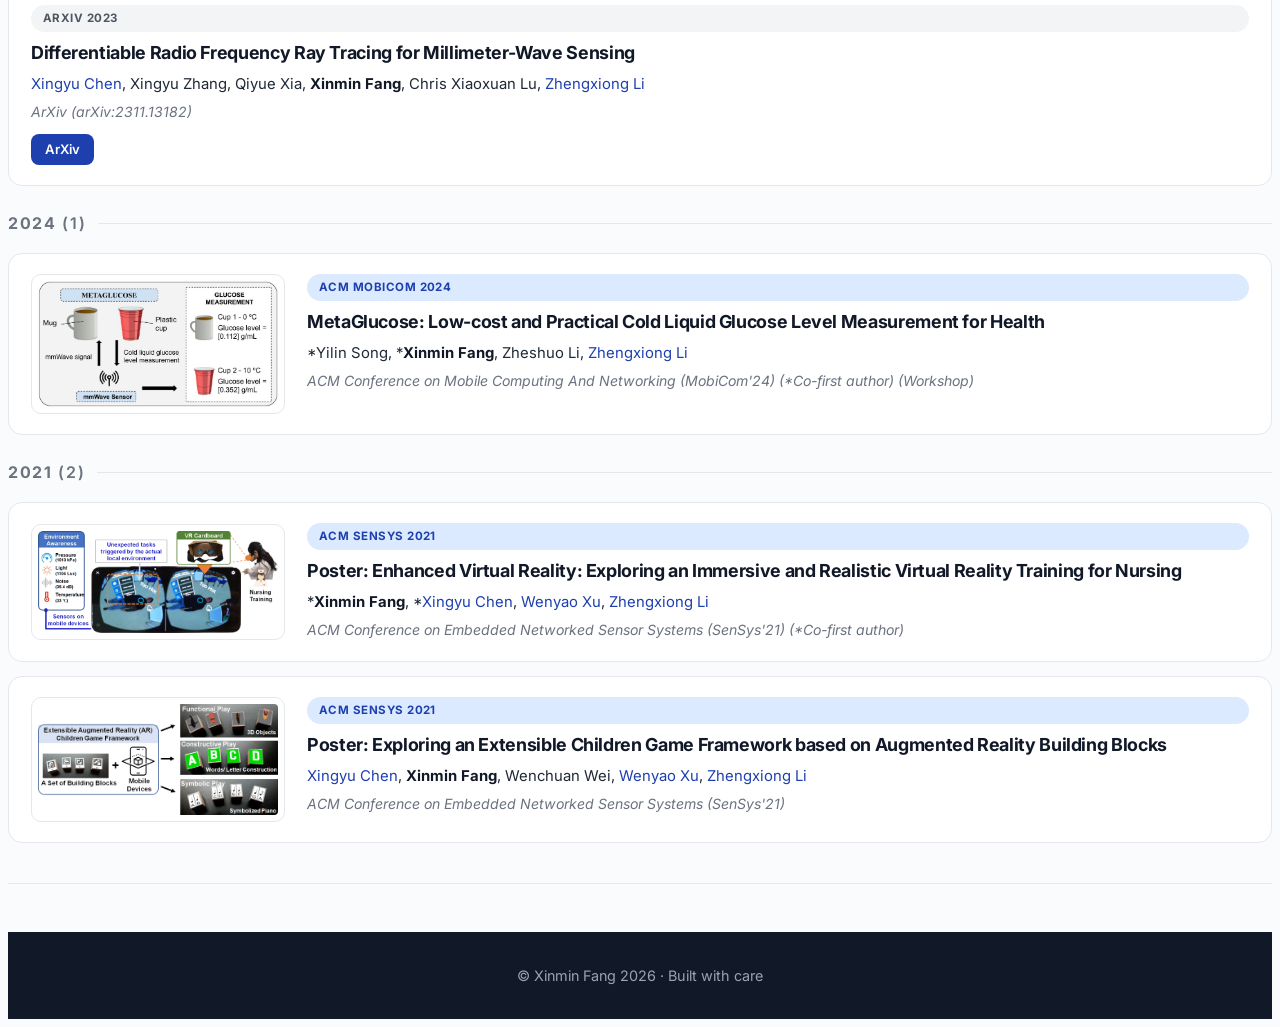
==== commit a05be24c: "Add PDFs for IROS 2025 papers" ====
--- a/publications.html
+++ b/publications.html
@@ -112,6 +112,7 @@
         <h3>VRobotix: A Scalable and Cost-Effective Virtual-Reality-Based Robotic Manipulation Dataset Generation Framework</h3>
         <div class="pub-authors"><b>Xinmin Fang</b>, Zheshuo Li, Lingfeng Tao, <a href="https://cse.ucdenver.edu/~lizheng/" target="_blank">Zhengxiong Li</a></div>
         <p class="pub-venue">IEEE/RSJ International Conference on Intelligent Robots and Systems (IROS'25)</p>
+        <div><a href="files/VRobotix_IROS2025.pdf" target="_blank" class="btn-ext">PDF</a></div>
       </div>
     </div>
 
@@ -122,6 +123,7 @@
         <h3>DexPour: Effective and Efficient High-DoF Robotic Hand Liquid Pouring via Hierarchical Reward with Approximated Proxy Abstraction</h3>
         <div class="pub-authors"><b>Xinmin Fang</b>, Lingfeng Tao, <a href="https://cse.ucdenver.edu/~lizheng/" target="_blank">Zhengxiong Li</a></div>
         <p class="pub-venue">IEEE/RSJ International Conference on Intelligent Robots and Systems (IROS'25)</p>
+        <div><a href="files/DexPour_IROS2025.pdf" target="_blank" class="btn-ext">PDF</a></div>
       </div>
     </div>
 
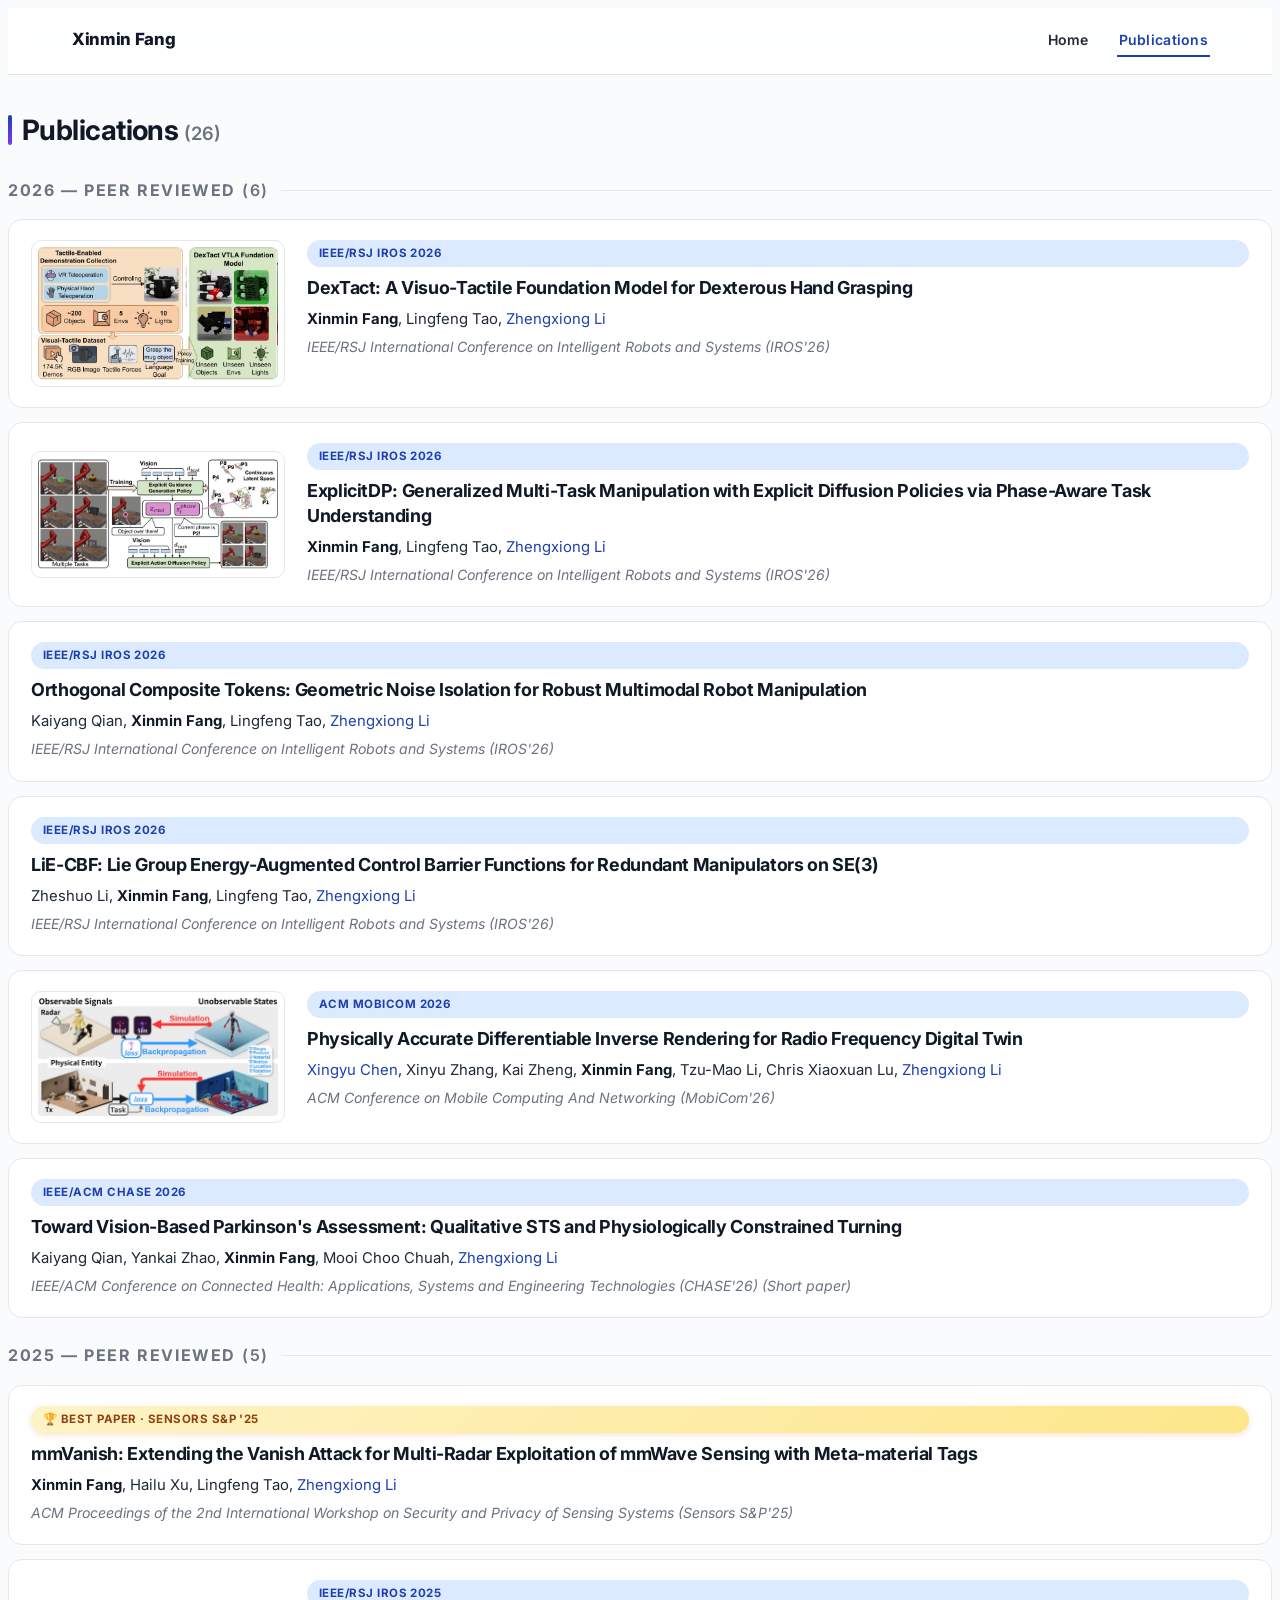
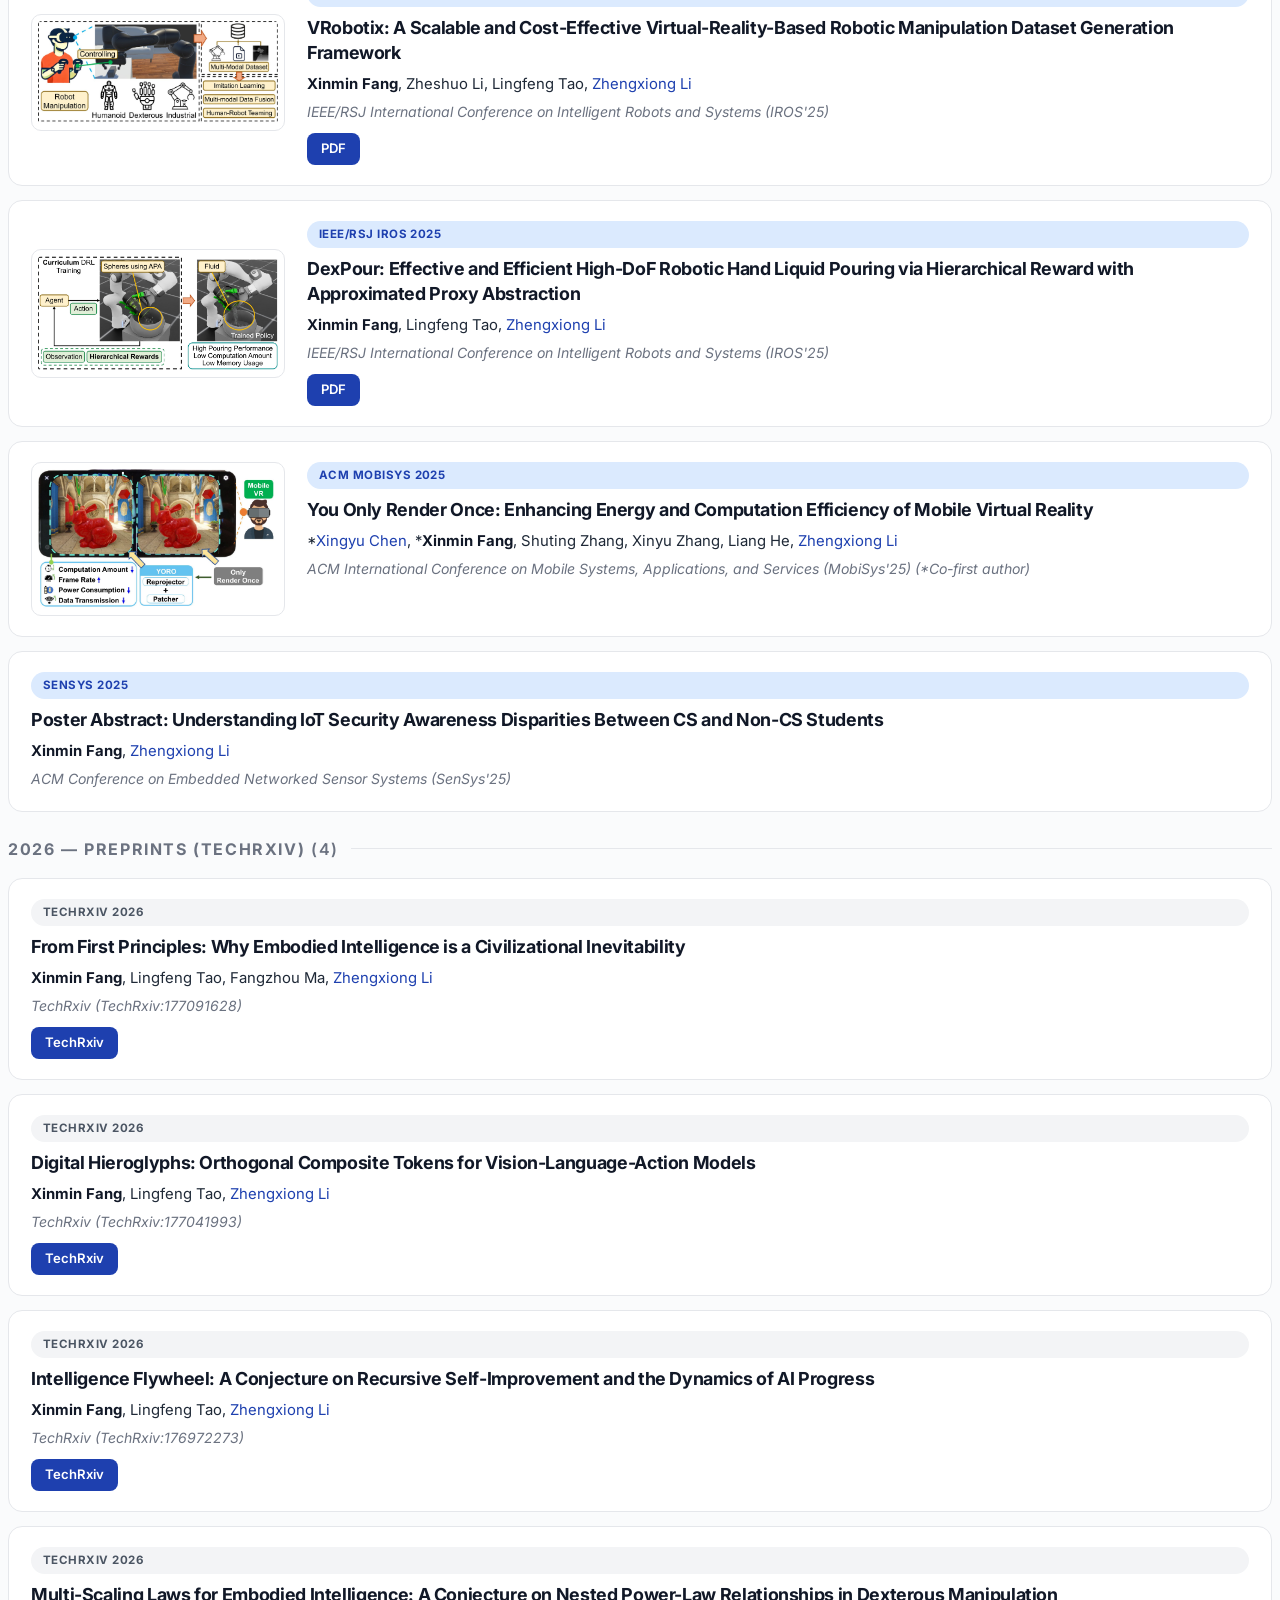
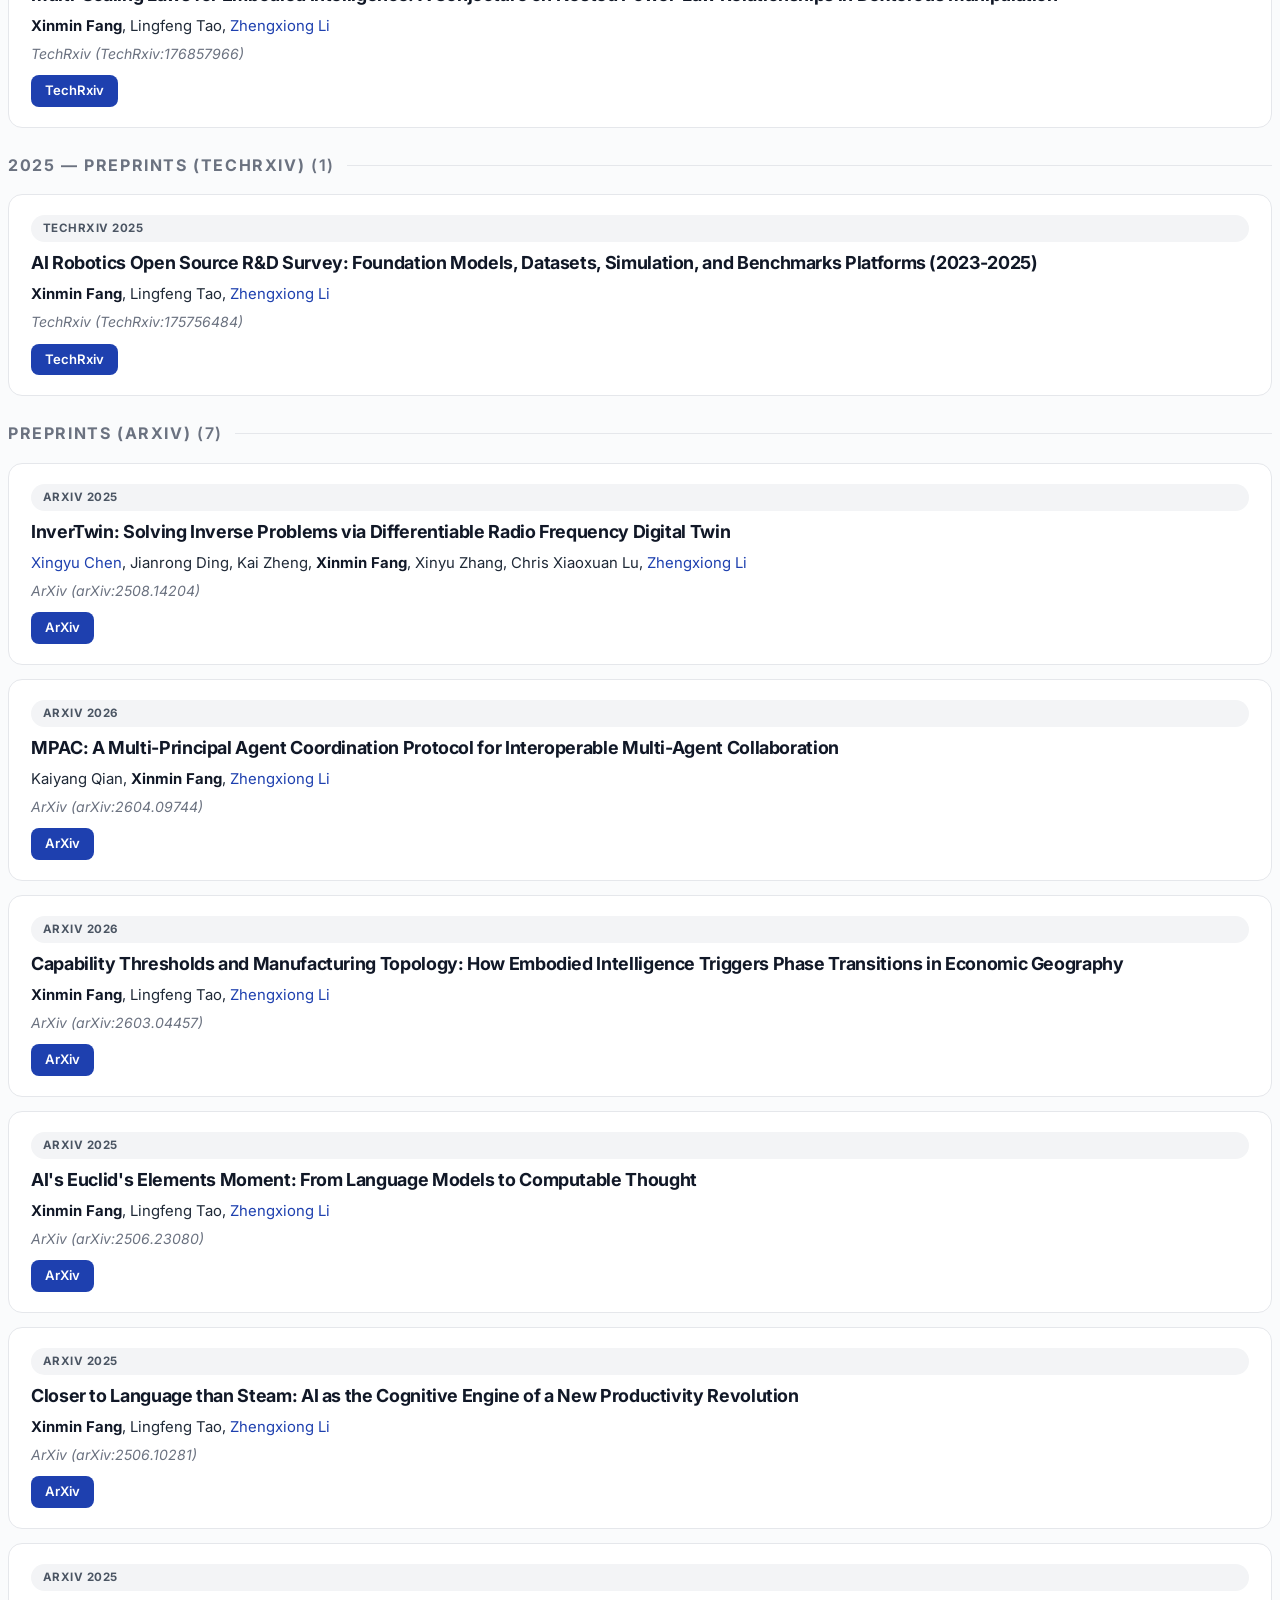
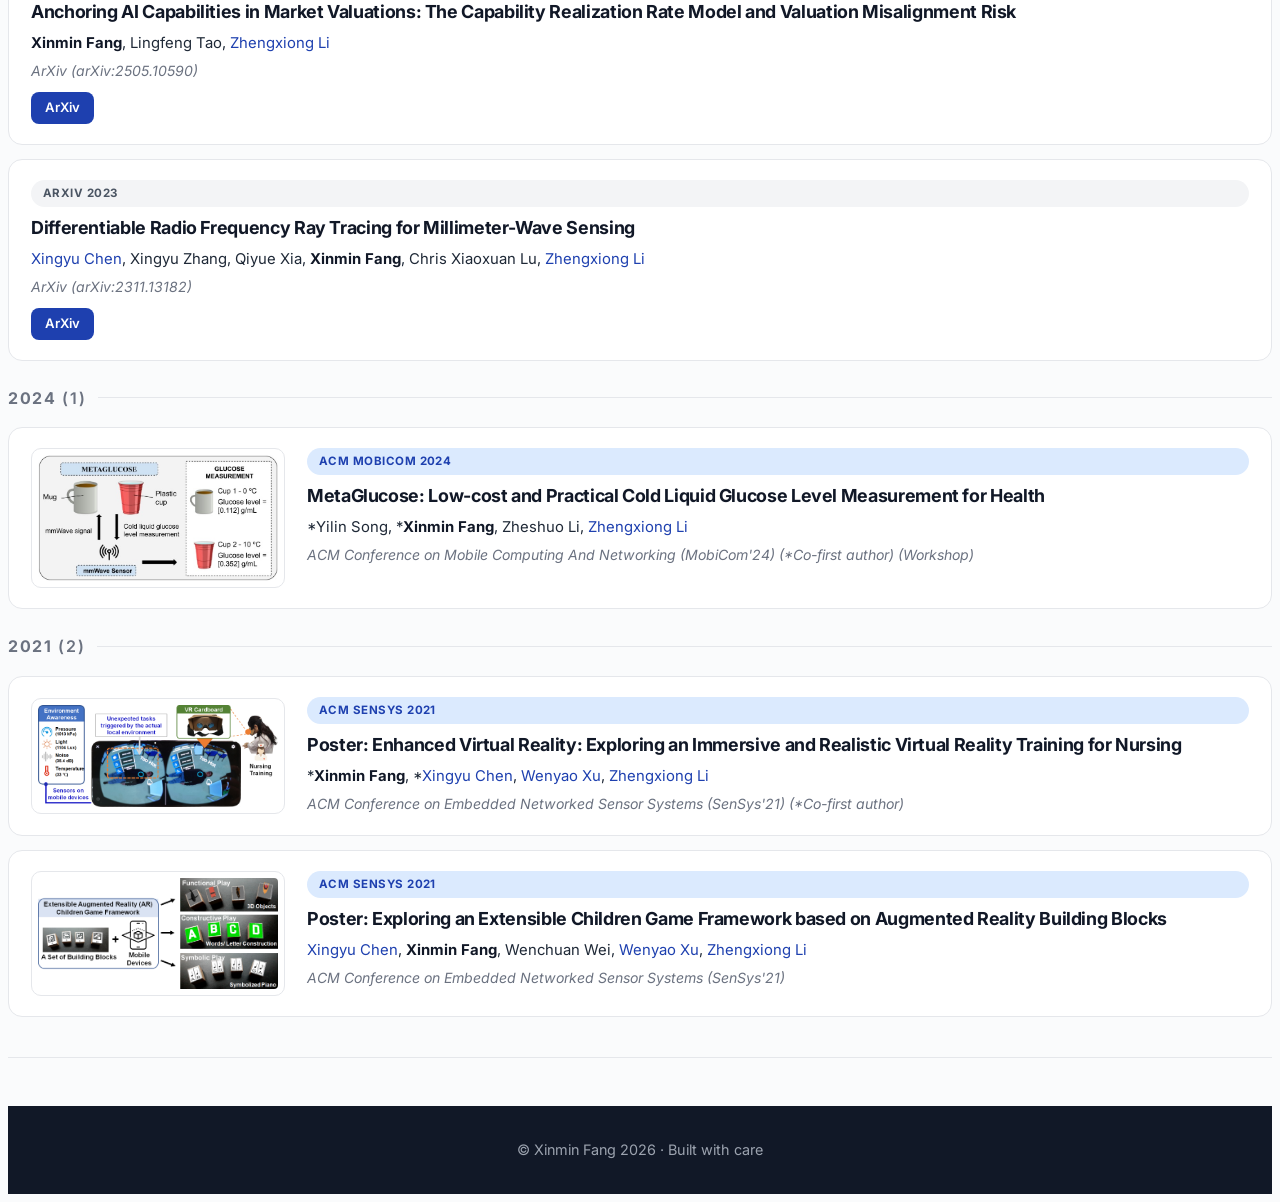
==== commit 07cb508c: "Add CHASE'26 Parkinson's assessment paper; refresh CV" ====
--- a/publications.html
+++ b/publications.html
@@ -42,9 +42,9 @@
   <a id="top"></a>
 
   <main role="main" class="container">
-    <h2 class="section-title" style="margin-top: 2rem;">Publications <span class="count">(25)</span></h2>
-
-    <div class="year-header">2026 — Peer Reviewed <span class="count">(5)</span></div>
+    <h2 class="section-title" style="margin-top: 2rem;">Publications <span class="count">(26)</span></h2>
+
+    <div class="year-header">2026 — Peer Reviewed <span class="count">(6)</span></div>
 
     <div class="pub-card">
       <div class="pub-thumb"><img src="images/Publications/IROS_DexTact.jpg" alt="DexTact"></div>
@@ -91,6 +91,15 @@
         <h3>Physically Accurate Differentiable Inverse Rendering for Radio Frequency Digital Twin</h3>
         <div class="pub-authors"><a href="https://xingyuchen.me/" target="_blank">Xingyu Chen</a>, Xinyu Zhang, Kai Zheng, <b>Xinmin Fang</b>, Tzu-Mao Li, Chris Xiaoxuan Lu, <a href="https://cse.ucdenver.edu/~lizheng/" target="_blank">Zhengxiong Li</a></div>
         <p class="pub-venue">ACM Conference on Mobile Computing And Networking (MobiCom'26)</p>
+      </div>
+    </div>
+
+    <div class="pub-card">
+      <div class="pub-body">
+        <span class="venue-pill">IEEE/ACM CHASE 2026</span>
+        <h3>Toward Vision-Based Parkinson's Assessment: Qualitative STS and Physiologically Constrained Turning</h3>
+        <div class="pub-authors">Kaiyang Qian, Yankai Zhao, <b>Xinmin Fang</b>, Mooi Choo Chuah, <a href="https://cse.ucdenver.edu/~lizheng/" target="_blank">Zhengxiong Li</a></div>
+        <p class="pub-venue">IEEE/ACM Conference on Connected Health: Applications, Systems and Engineering Technologies (CHASE'26) (Short paper)</p>
       </div>
     </div>
 
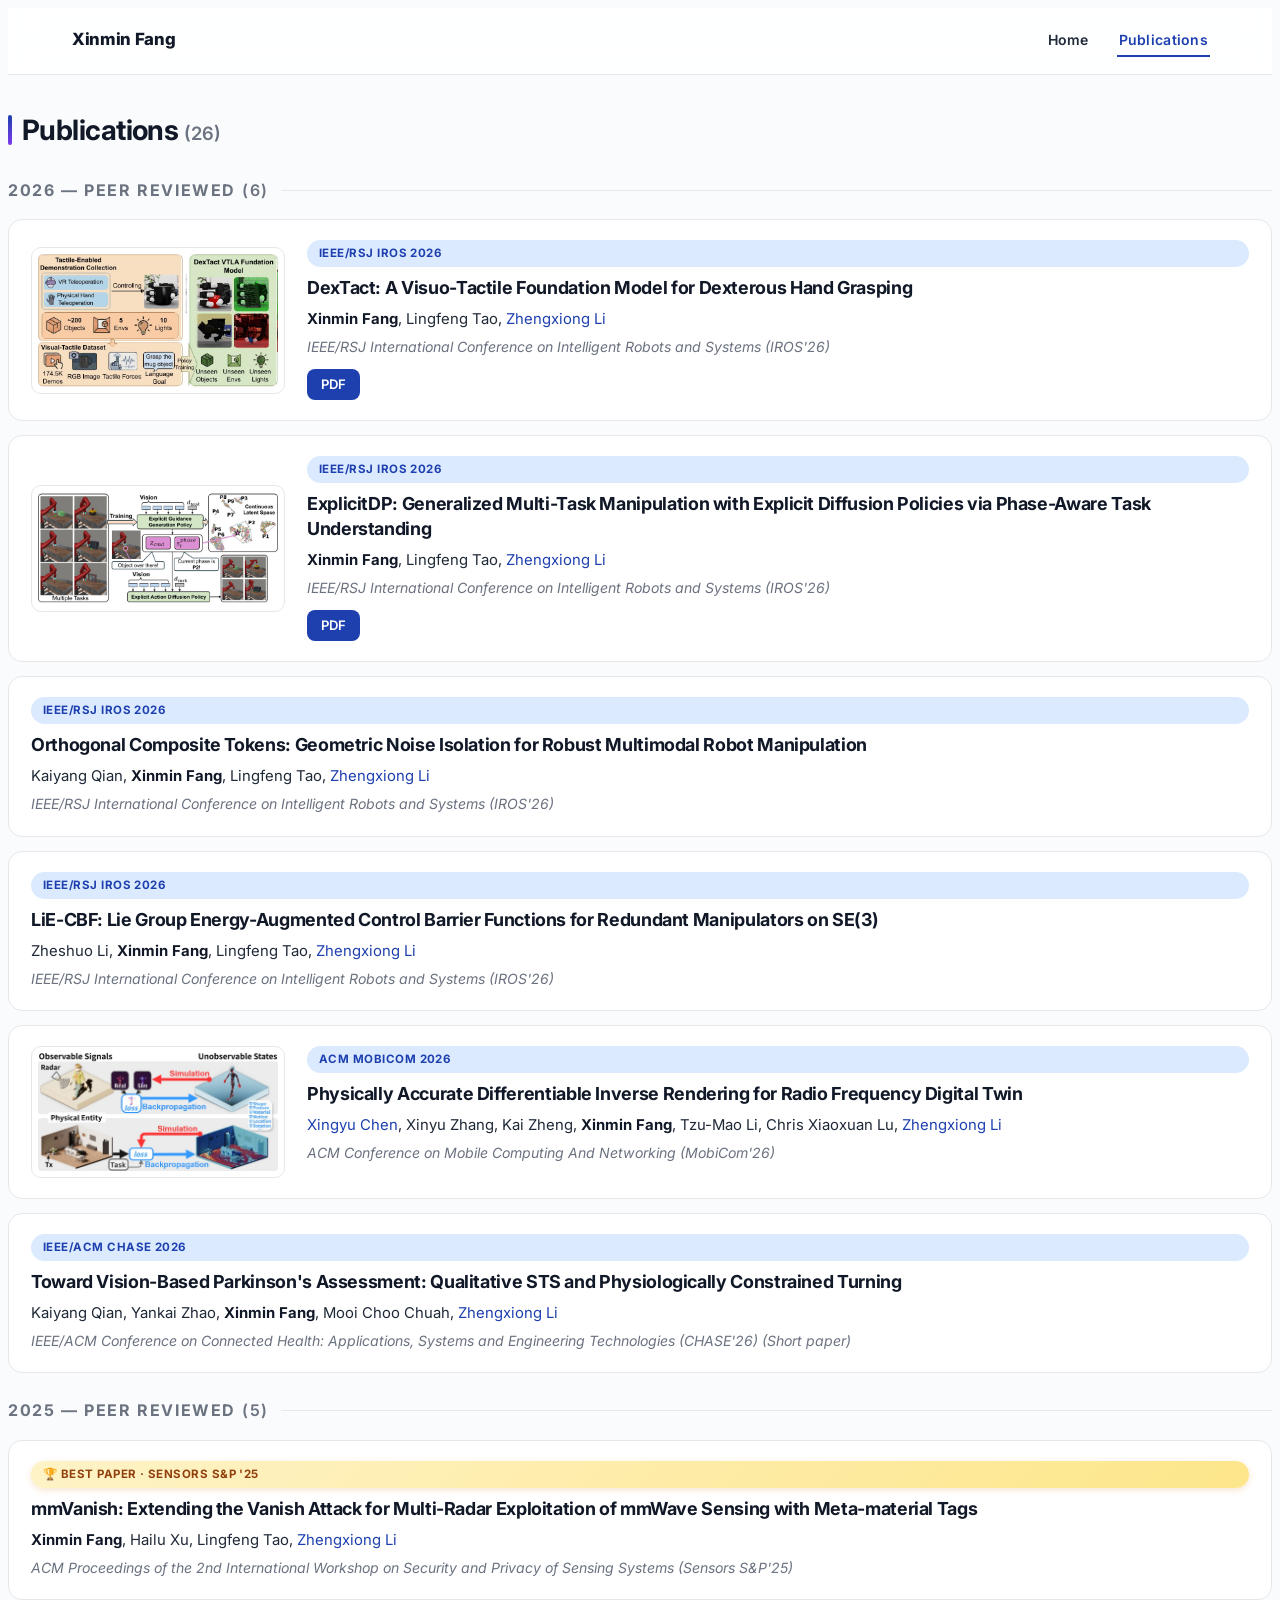
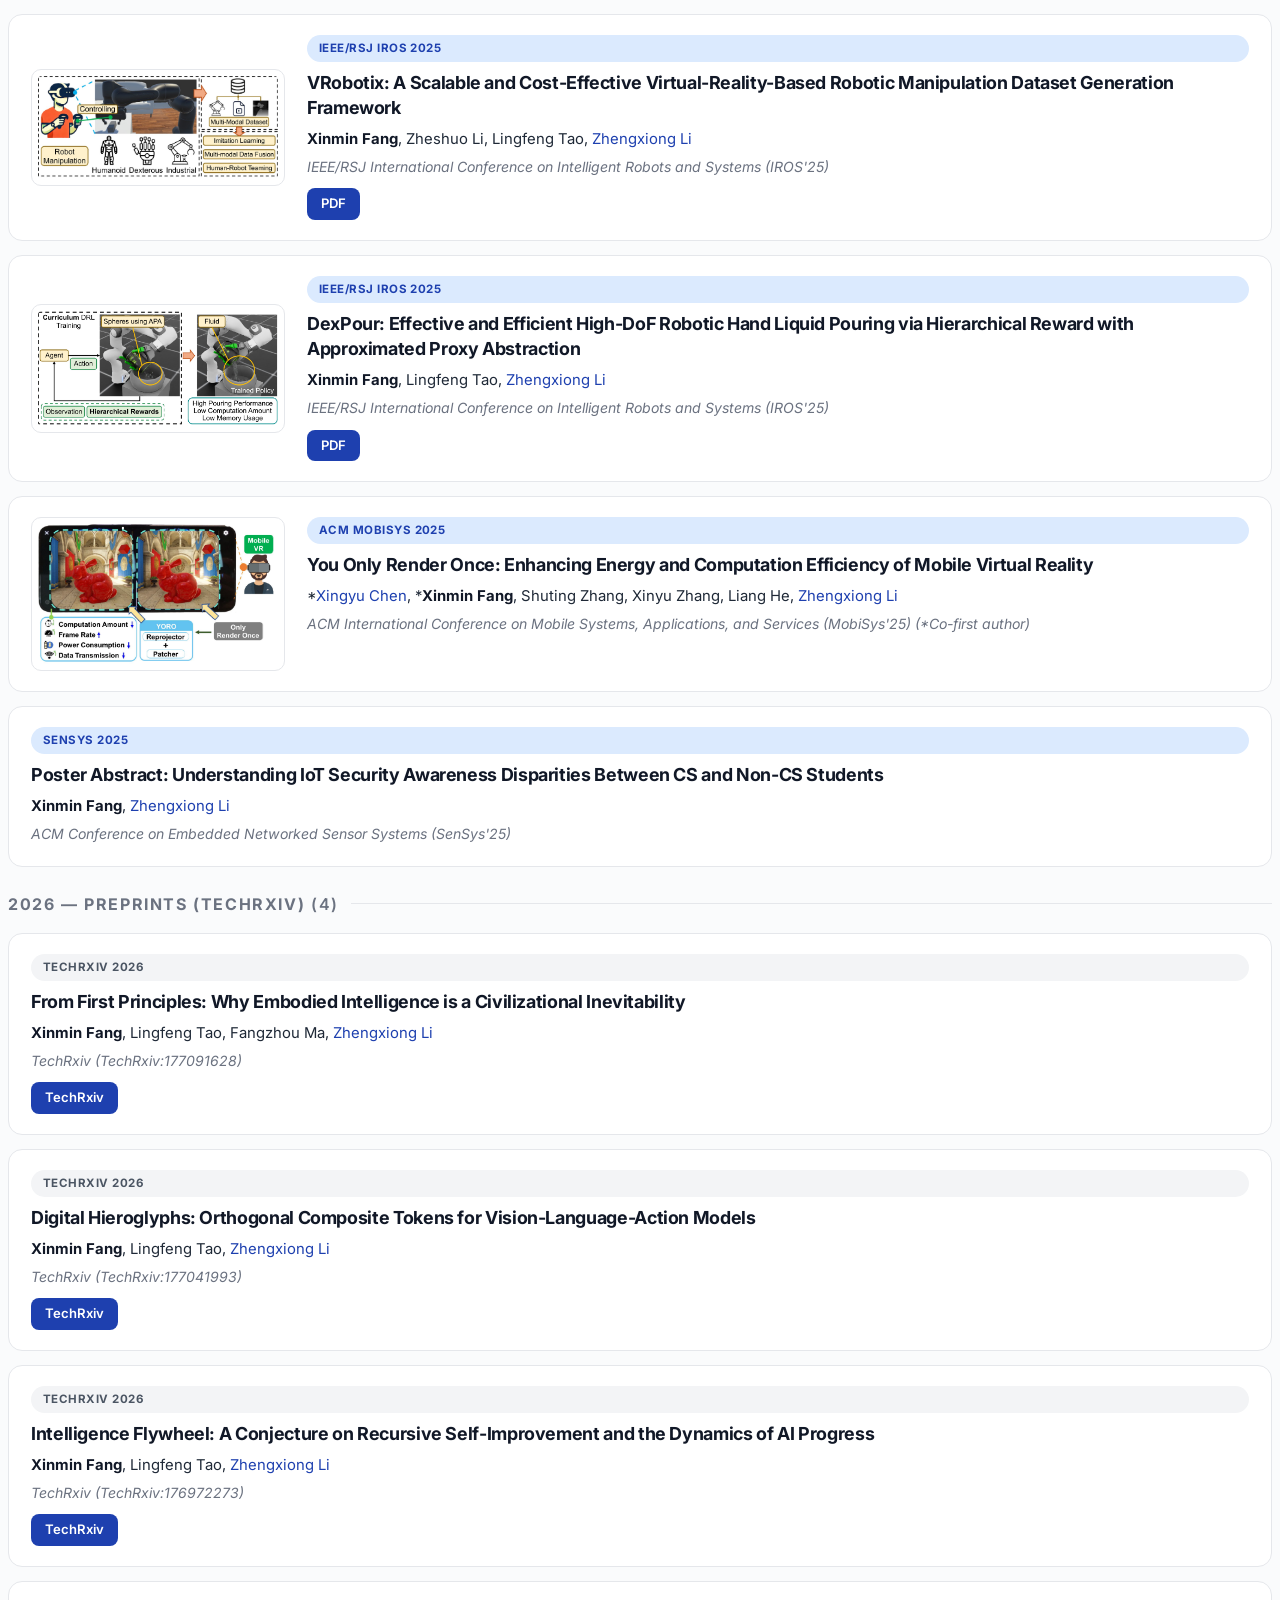
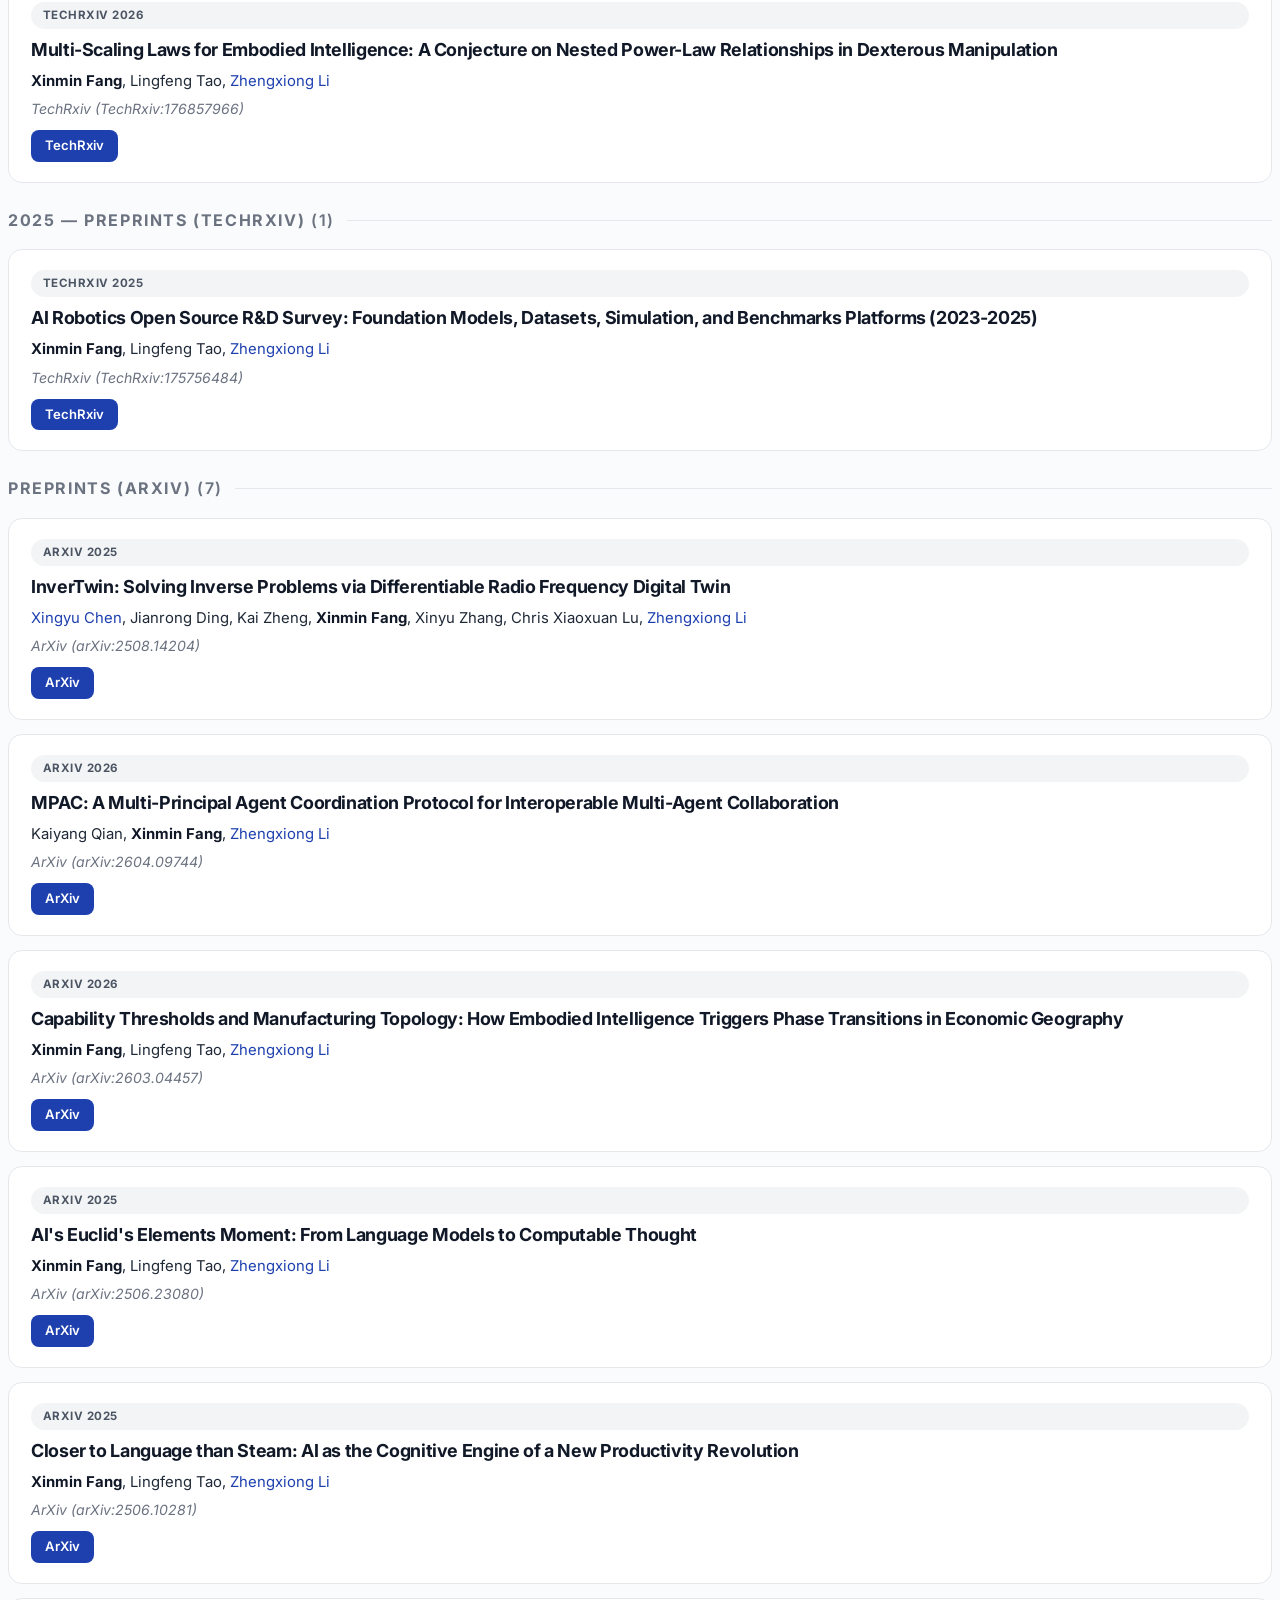
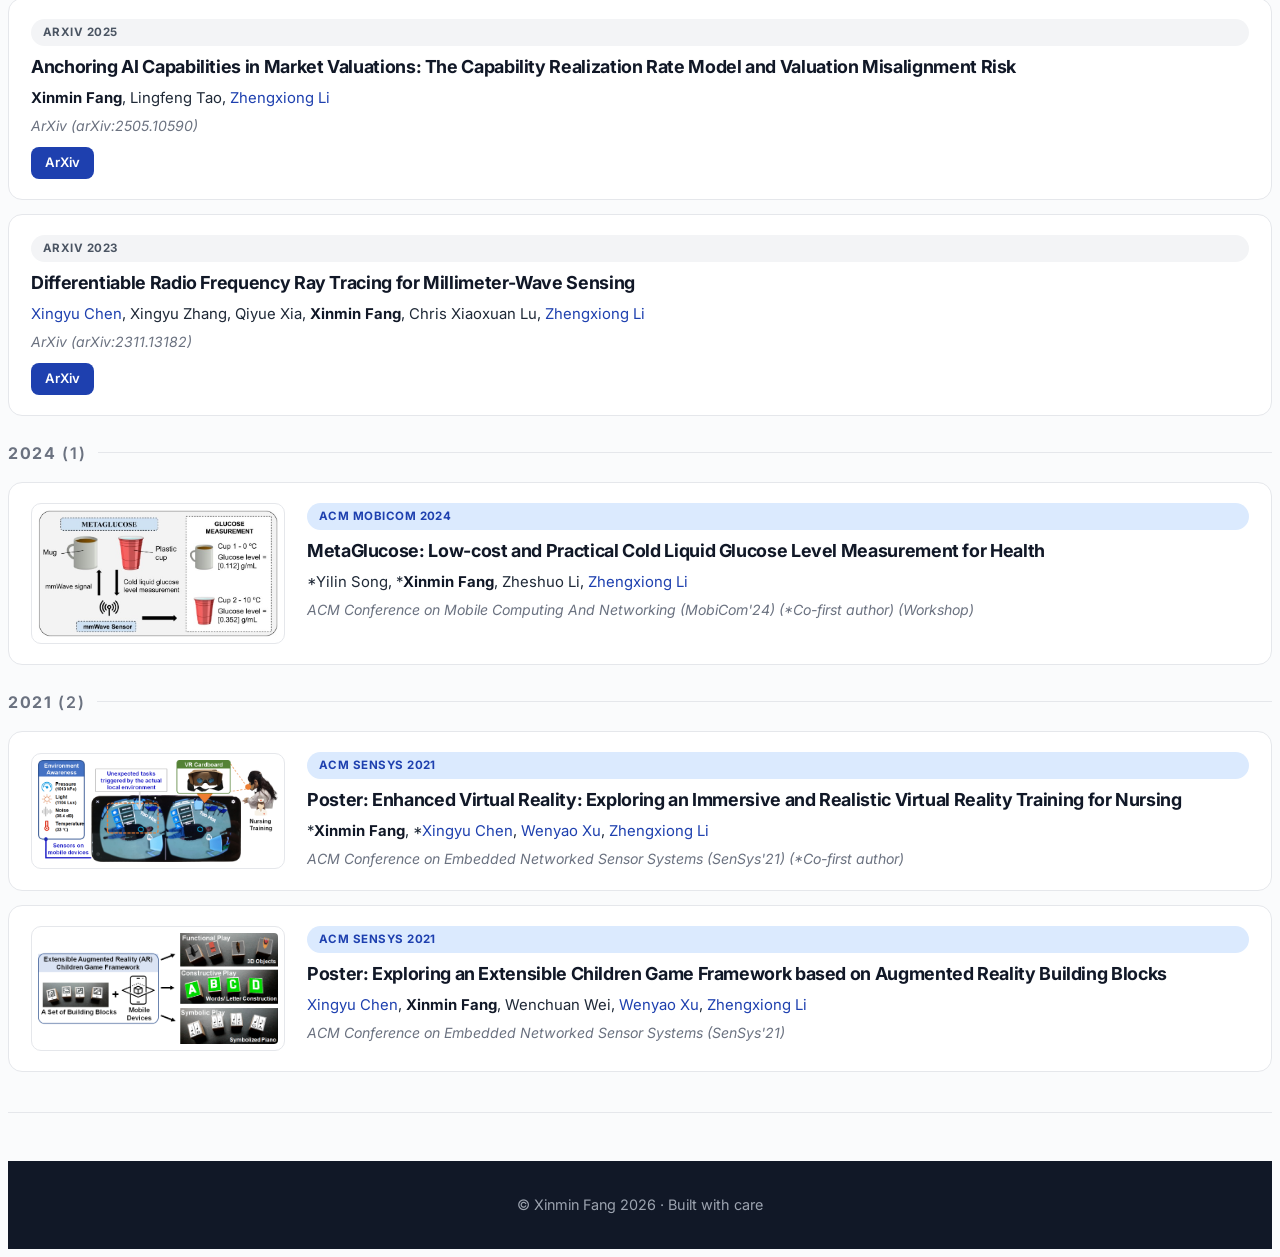
==== commit 4289b88e: "Add PDFs for IROS 2026 papers" ====
--- a/publications.html
+++ b/publications.html
@@ -53,6 +53,7 @@
         <h3>DexTact: A Visuo-Tactile Foundation Model for Dexterous Hand Grasping</h3>
         <div class="pub-authors"><b>Xinmin Fang</b>, Lingfeng Tao, <a href="https://cse.ucdenver.edu/~lizheng/" target="_blank">Zhengxiong Li</a></div>
         <p class="pub-venue">IEEE/RSJ International Conference on Intelligent Robots and Systems (IROS'26)</p>
+        <div><a href="files/DexTact_IROS2026.pdf" target="_blank" class="btn-ext">PDF</a></div>
       </div>
     </div>
 
@@ -63,6 +64,7 @@
         <h3>ExplicitDP: Generalized Multi-Task Manipulation with Explicit Diffusion Policies via Phase-Aware Task Understanding</h3>
         <div class="pub-authors"><b>Xinmin Fang</b>, Lingfeng Tao, <a href="https://cse.ucdenver.edu/~lizheng/" target="_blank">Zhengxiong Li</a></div>
         <p class="pub-venue">IEEE/RSJ International Conference on Intelligent Robots and Systems (IROS'26)</p>
+        <div><a href="files/ExplicitDP_IROS2026.pdf" target="_blank" class="btn-ext">PDF</a></div>
       </div>
     </div>
 
